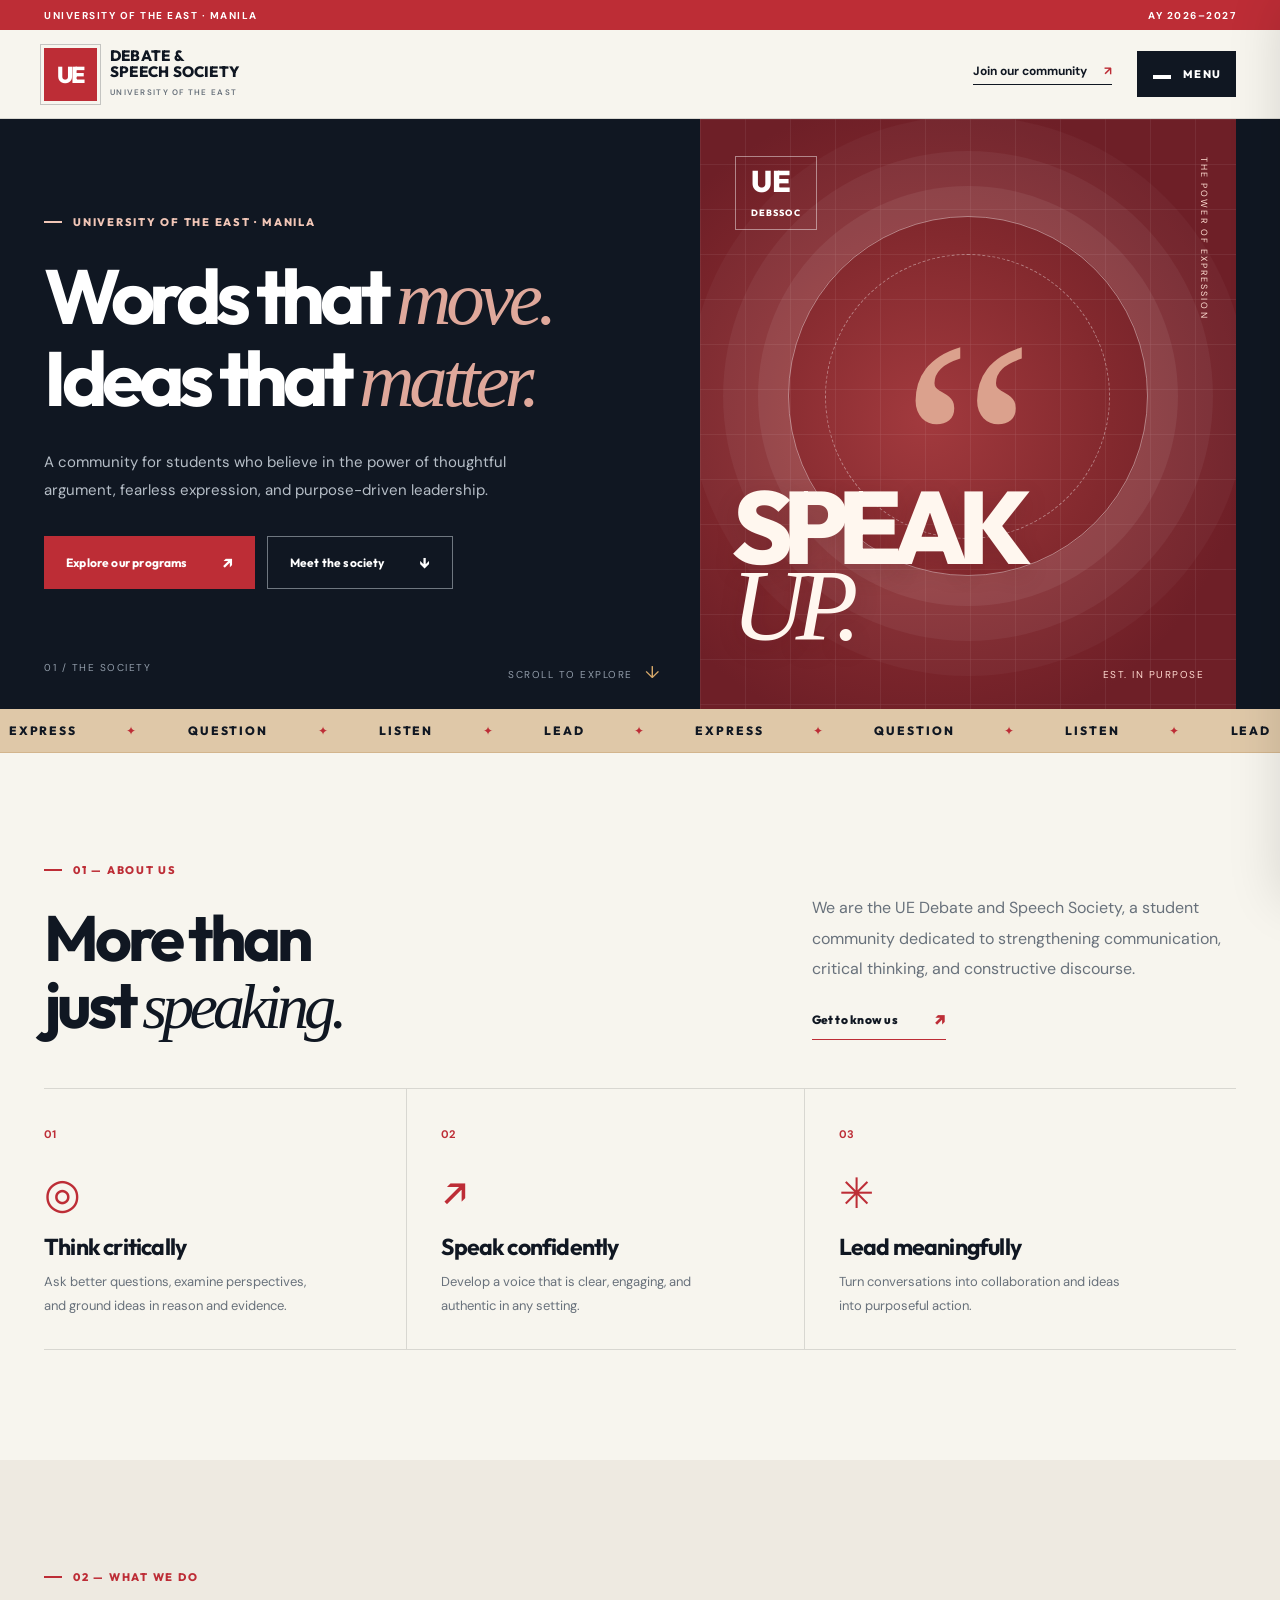
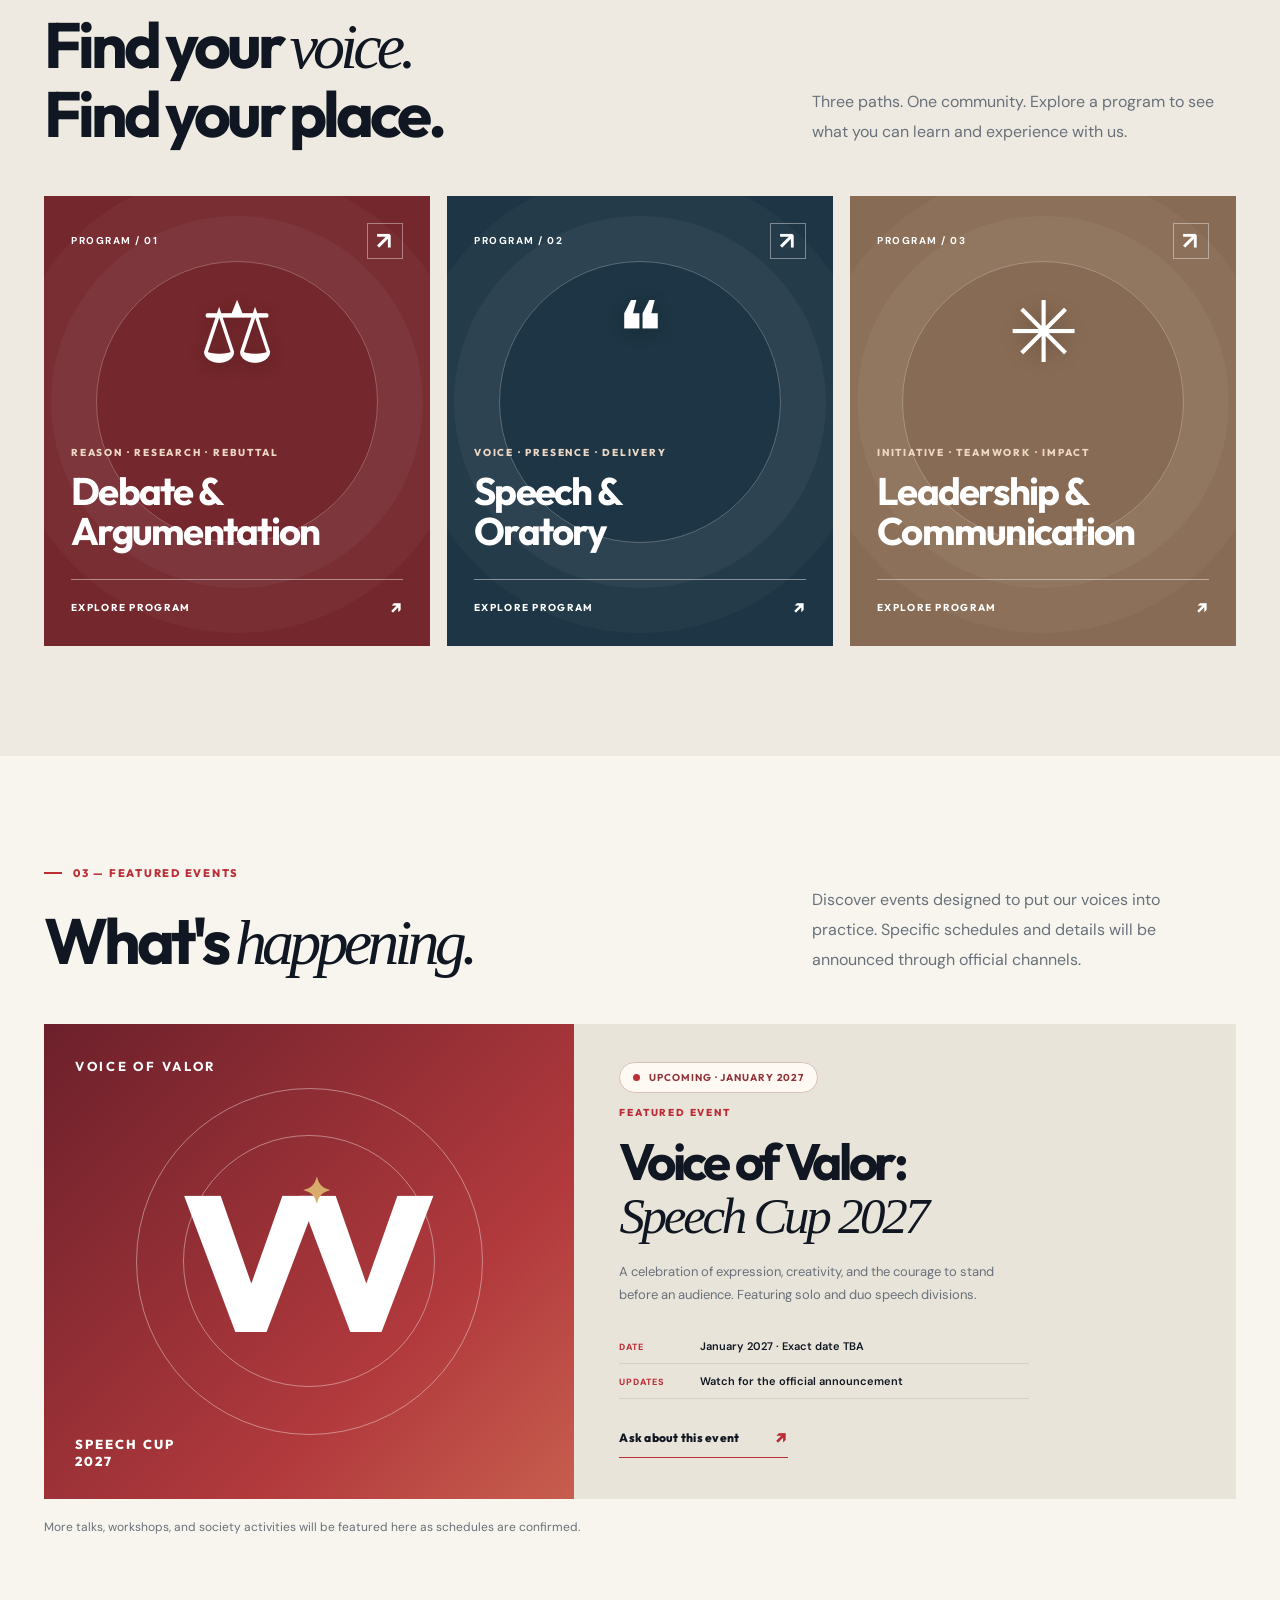
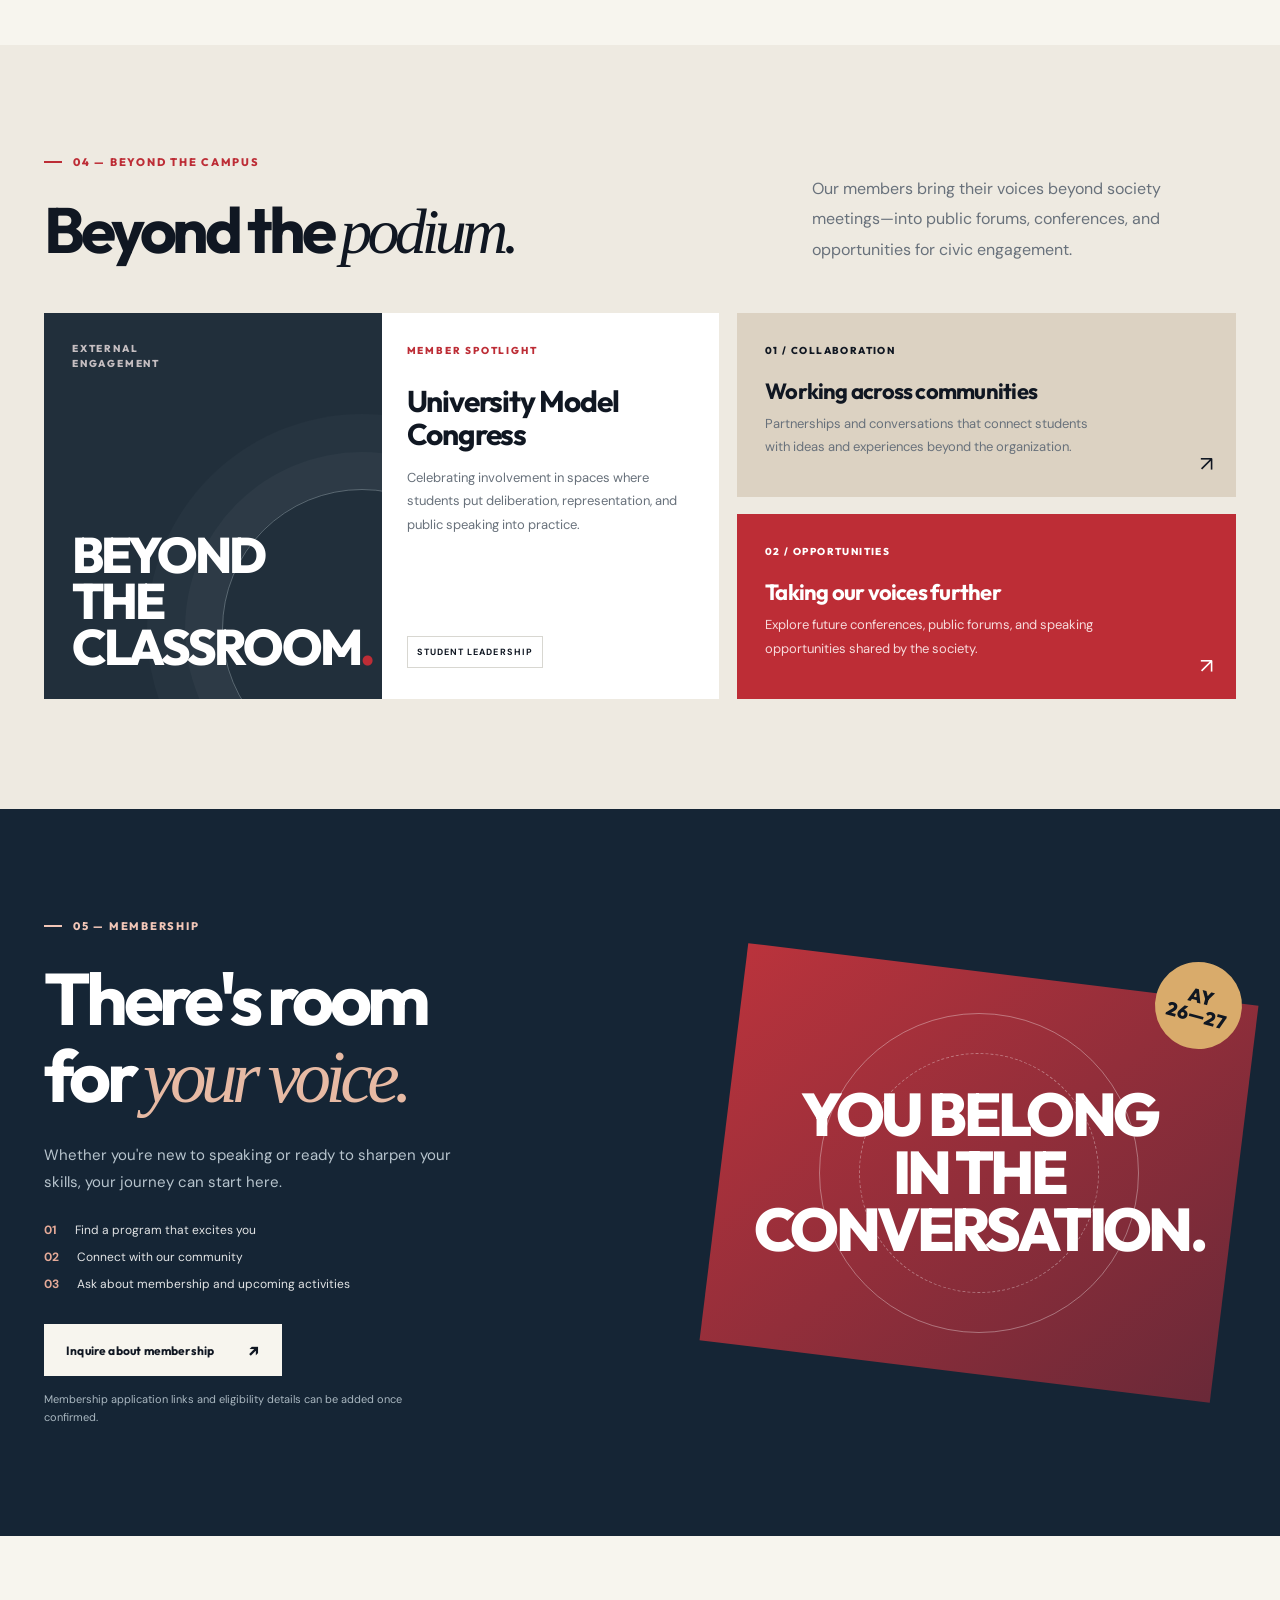
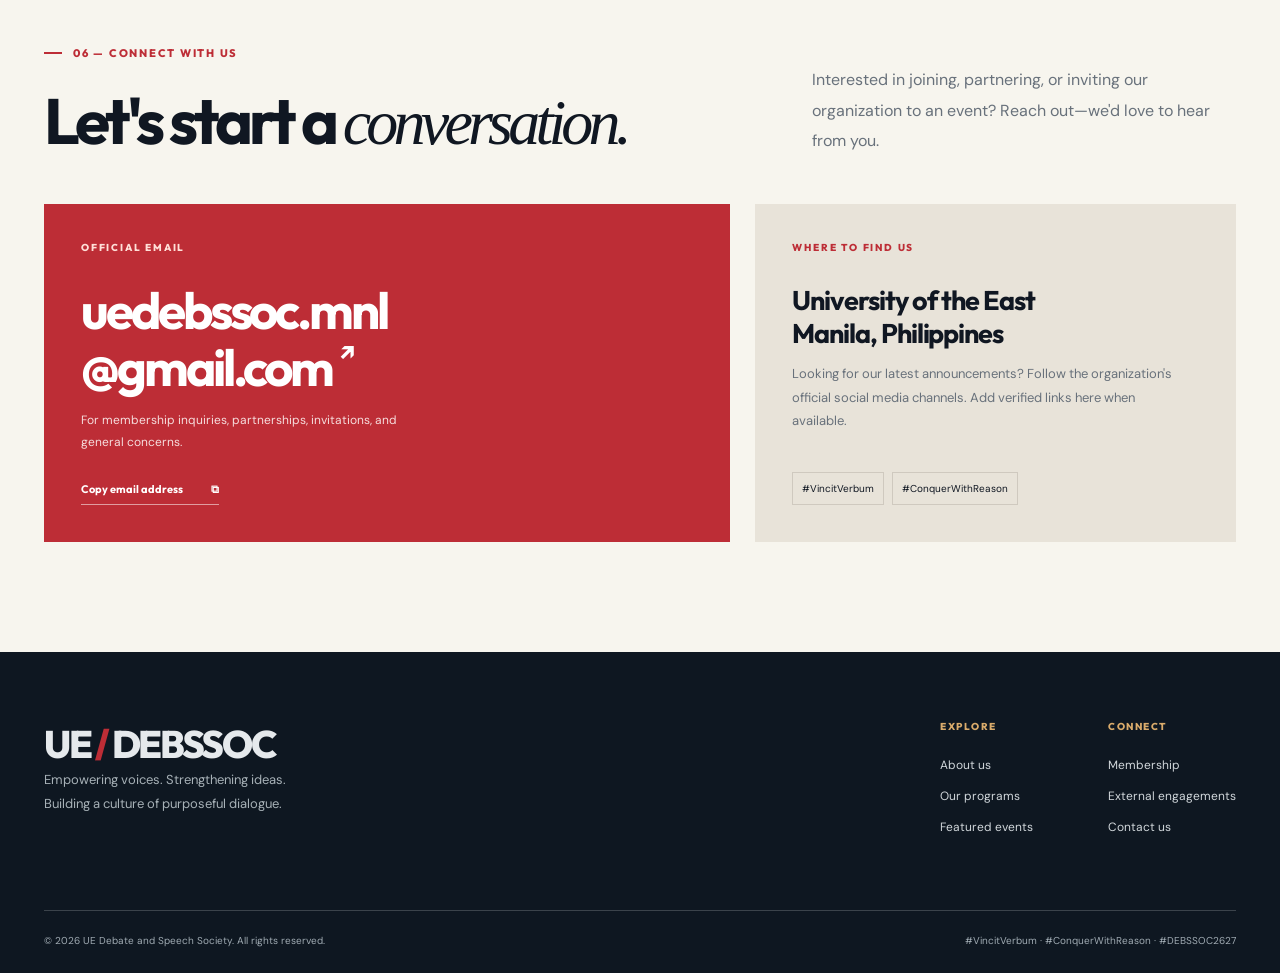
==== index.html @ b0b2257b "Add files via upload" ====
<!doctype html><html lang="en"><head><meta charset="utf-8"><meta name="viewport" content="width=device-width,initial-scale=1"><meta name="theme-color" content="#101722"><meta name="description" content="The official website of UE Debate and Speech Society: programs, events, engagement, membership and contact."><title>Home | UE Debate and Speech Society</title><link rel="preconnect" href="https://fonts.googleapis.com"><link rel="preconnect" href="https://fonts.gstatic.com" crossorigin><link href="https://fonts.googleapis.com/css2?family=DM+Sans:wght@400;500;600;700&family=Outfit:wght@400;500;600;700;800&display=swap" rel="stylesheet"><link rel="stylesheet" href="styles.css"></head><body><a class="skip-link" href="#main">Skip to content</a>
  <div class="top-strip"><span>UNIVERSITY OF THE EAST · MANILA</span><span>AY 2026–2027</span></div>
  <header class="site-header" id="site-header">
    <a class="brand" href="index.html#home" aria-label="UE Debate and Speech Society home"><span class="brand-badge" aria-hidden="true">UE</span><span class="brand-name"><strong>DEBATE &amp;<br>SPEECH SOCIETY</strong><small>UNIVERSITY OF THE EAST</small></span></a>
    <div class="header-actions"><a class="header-join" href="index.html#membership">Join our community <span aria-hidden="true">↗</span></a><button class="menu-toggle" type="button" aria-expanded="false" aria-controls="site-menu" aria-label="Open navigation"><span></span><span></span><span class="menu-label">MENU</span></button></div>
  </header>
  <div class="menu-backdrop" data-close-menu></div>
  <nav class="menu-panel" id="site-menu" aria-label="Main navigation" inert>
    <div class="menu-panel-top"><span>EXPLORE THE SOCIETY</span><button class="menu-close" type="button" data-close-menu aria-label="Close navigation">✕</button></div>
    <div class="menu-items"><a class="menu-link" href="index.html#home"><span>01</span>Home<span aria-hidden="true">↗</span></a>
<a class="menu-link" href="index.html#about"><span>02</span>About us<span aria-hidden="true">↗</span></a>
<a class="menu-link" href="index.html#programs"><span>03</span>Programs<span aria-hidden="true">↗</span></a>
<a class="menu-link" href="index.html#events"><span>04</span>Featured events<span aria-hidden="true">↗</span></a>
<a class="menu-link" href="index.html#engagements"><span>05</span>External engagements<span aria-hidden="true">↗</span></a>
<a class="menu-link" href="index.html#membership"><span>06</span>Membership<span aria-hidden="true">↗</span></a>
<a class="menu-link" href="index.html#contact"><span>07</span>Contact us<span aria-hidden="true">↗</span></a></div>
    <div class="menu-panel-bottom"><span>WHERE VOICE MEETS PURPOSE.</span><a href="mailto:uedebssoc.mnl@gmail.com">uedebssoc.mnl@gmail.com ↗</a></div>
  </nav><main id="main"><section class="hero" id="home">
 <div class="hero-grid wrap">
  <div class="hero-content"><div class="eyebrow light"><span class="eyebrow-mark"></span> UNIVERSITY OF THE EAST · MANILA</div><h1>Words that <em>move.</em><br>Ideas that <em>matter.</em></h1><p>A community for students who believe in the power of thoughtful argument, fearless expression, and purpose-driven leadership.</p><div class="hero-buttons"><a class="btn btn-red" href="#programs">Explore our programs <span aria-hidden="true">↗</span></a><a class="btn btn-ghost" href="#about">Meet the society <span aria-hidden="true">↓</span></a></div><div class="hero-bottom"><span>01 / THE SOCIETY</span><span>SCROLL TO EXPLORE <span aria-hidden="true">↓</span></span></div></div>
  <div class="hero-art" aria-label="Graphic illustrating voice, debate, and communication" role="img"><div class="hero-art-grid"></div><div class="art-stamp">UE<br><span>DEBSSOC</span></div><div class="art-orbit"><div class="art-core"><span class="core-mark">“</span></div></div><span class="art-big-text">SPEAK<br><i>UP.</i></span><span class="art-small-caption">THE POWER OF EXPRESSION</span><span class="art-corner-one">EST. IN PURPOSE</span></div>
 </div></section>
 <div class="ticker" aria-label="Society values"><div class="ticker-inner"><span>EXPRESS</span><b>✦</b><span>QUESTION</span><b>✦</b><span>LISTEN</span><b>✦</b><span>LEAD</span><b>✦</b><span>EXPRESS</span><b>✦</b><span>QUESTION</span><b>✦</b><span>LISTEN</span><b>✦</b><span>LEAD</span></div></div>
 <section class="section about-section" id="about"><div class="wrap"><div class="section-heading two-up"><div><div class="eyebrow"><span class="eyebrow-mark"></span> 01 — ABOUT US</div><h2>More than<br>just <span class="serif-word">speaking.</span></h2></div><div class="heading-side"><p>We are the UE Debate and Speech Society, a student community dedicated to strengthening communication, critical thinking, and constructive discourse.</p><a class="text-link" href="#contact">Get to know us <span aria-hidden="true">↗</span></a></div></div><div class="value-grid"><article class="value-item"><span class="value-no">01</span><span class="value-symbol" aria-hidden="true">◎</span><h3>Think critically</h3><p>Ask better questions, examine perspectives, and ground ideas in reason and evidence.</p></article><article class="value-item"><span class="value-no">02</span><span class="value-symbol" aria-hidden="true">↗</span><h3>Speak confidently</h3><p>Develop a voice that is clear, engaging, and authentic in any setting.</p></article><article class="value-item"><span class="value-no">03</span><span class="value-symbol" aria-hidden="true">✳</span><h3>Lead meaningfully</h3><p>Turn conversations into collaboration and ideas into purposeful action.</p></article></div></div></section>
 <section class="section programs-section" id="programs"><div class="wrap"><div class="section-heading section-heading-split"><div><div class="eyebrow"><span class="eyebrow-mark"></span> 02 — WHAT WE DO</div><h2>Find your <span class="serif-word">voice.</span><br>Find your place.</h2></div><p>Three paths. One community. Explore a program to see what you can learn and experience with us.</p></div><div class="program-grid"><a class="program-card card-debate" href="debate.html"><div class="program-top"><span>PROGRAM / 01</span><span class="program-arrow" aria-hidden="true">↗</span></div><div class="program-icon" aria-hidden="true">⚖</div><div class="program-bottom"><span class="tiny-label">REASON · RESEARCH · REBUTTAL</span><h3>Debate &amp;<br>Argumentation</h3><span class="program-cta">EXPLORE PROGRAM <span aria-hidden="true">↗</span></span></div></a><a class="program-card card-speech" href="speech.html"><div class="program-top"><span>PROGRAM / 02</span><span class="program-arrow" aria-hidden="true">↗</span></div><div class="program-icon" aria-hidden="true">❝</div><div class="program-bottom"><span class="tiny-label">VOICE · PRESENCE · DELIVERY</span><h3>Speech &amp;<br>Oratory</h3><span class="program-cta">EXPLORE PROGRAM <span aria-hidden="true">↗</span></span></div></a><a class="program-card card-lead" href="leadership.html"><div class="program-top"><span>PROGRAM / 03</span><span class="program-arrow" aria-hidden="true">↗</span></div><div class="program-icon" aria-hidden="true">✳</div><div class="program-bottom"><span class="tiny-label">INITIATIVE · TEAMWORK · IMPACT</span><h3>Leadership &amp;<br>Communication</h3><span class="program-cta">EXPLORE PROGRAM <span aria-hidden="true">↗</span></span></div></a></div></div></section>
 <section class="section events-section" id="events"><div class="wrap"><div class="section-heading section-heading-split"><div><div class="eyebrow"><span class="eyebrow-mark"></span> 03 — FEATURED EVENTS</div><h2>What's <span class="serif-word">happening.</span></h2></div><p>Discover events designed to put our voices into practice. Specific schedules and details will be announced through official channels.</p></div><div class="event-feature"><div class="event-visual"><span class="event-visual-top">VOICE OF VALOR</span><span class="event-roman">V<span>✦</span>V</span><span class="event-visual-bottom">SPEECH CUP<br>2027</span></div><div class="event-body"><span class="pill"><span class="pill-dot"></span> UPCOMING · JANUARY 2027</span><div class="event-body-content"><span class="tiny-label">FEATURED EVENT</span><h3>Voice of Valor:<br><em>Speech Cup 2027</em></h3><p>A celebration of expression, creativity, and the courage to stand before an audience. Featuring solo and duo speech divisions.</p><div class="event-detail"><span>DATE</span><strong>January 2027 · Exact date TBA</strong></div><div class="event-detail"><span>UPDATES</span><strong>Watch for the official announcement</strong></div></div><a class="text-link" href="#contact">Ask about this event <span aria-hidden="true">↗</span></a></div></div><div class="subtle-note">More talks, workshops, and society activities will be featured here as schedules are confirmed.</div></div></section>
 <section class="section engagements-section" id="engagements"><div class="wrap"><div class="section-heading section-heading-split"><div><div class="eyebrow"><span class="eyebrow-mark"></span> 04 — BEYOND THE CAMPUS</div><h2>Beyond the <span class="serif-word">podium.</span></h2></div><p>Our members bring their voices beyond society meetings—into public forums, conferences, and opportunities for civic engagement.</p></div><div class="engagement-grid"><div class="engagement-feature"><div class="engagement-graphic"><span>EXTERNAL<br>ENGAGEMENT</span><strong>BEYOND<br>THE<br>CLASSROOM<span>.</span></strong><div class="engagement-line"></div></div><div class="engagement-feature-copy"><span class="tiny-label">MEMBER SPOTLIGHT</span><h3>University Model Congress</h3><p>Celebrating involvement in spaces where students put deliberation, representation, and public speaking into practice.</p><span class="detail-chip">STUDENT LEADERSHIP</span></div></div><div class="engagement-side"><div class="engagement-mini"><span>01 / COLLABORATION</span><h3>Working across communities</h3><p>Partnerships and conversations that connect students with ideas and experiences beyond the organization.</p><span aria-hidden="true">↗</span></div><div class="engagement-mini dark"><span>02 / OPPORTUNITIES</span><h3>Taking our voices further</h3><p>Explore future conferences, public forums, and speaking opportunities shared by the society.</p><span aria-hidden="true">↗</span></div></div></div></div></section>
 <section class="section membership-section" id="membership"><div class="wrap membership-grid"><div><div class="eyebrow light"><span class="eyebrow-mark"></span> 05 — MEMBERSHIP</div><h2>There's room<br>for <span class="serif-word">your voice.</span></h2><p>Whether you're new to speaking or ready to sharpen your skills, your journey can start here.</p><div class="membership-points"><span><b>01</b> Find a program that excites you</span><span><b>02</b> Connect with our community</span><span><b>03</b> Ask about membership and upcoming activities</span></div><a class="btn btn-cream" href="mailto:uedebssoc.mnl@gmail.com?subject=UE%20DebSSoc%20Membership%20Inquiry">Inquire about membership <span aria-hidden="true">↗</span></a><small>Membership application links and eligibility details can be added once confirmed.</small></div><div class="membership-art" aria-hidden="true"><span>YOU BELONG<br>IN THE<br>CONVERSATION.</span><div class="ring one"></div><div class="ring two"></div><div class="membership-sticker">AY<br>26—27</div></div></div></section>
 <section class="section contact-section" id="contact"><div class="wrap"><div class="section-heading section-heading-split"><div><div class="eyebrow"><span class="eyebrow-mark"></span> 06 — CONNECT WITH US</div><h2>Let's start a <span class="serif-word">conversation.</span></h2></div><p>Interested in joining, partnering, or inviting our organization to an event? Reach out—we'd love to hear from you.</p></div><div class="contact-grid"><div class="contact-main"><span class="tiny-label">OFFICIAL EMAIL</span><a class="contact-email" href="mailto:uedebssoc.mnl@gmail.com">uedebssoc.mnl<br>@gmail.com <span aria-hidden="true">↗</span></a><p>For membership inquiries, partnerships, invitations, and general concerns.</p><button class="copy-btn" type="button" data-copy-email>Copy email address <span aria-hidden="true">⧉</span></button></div><div class="contact-aside"><div class="tiny-label">WHERE TO FIND US</div><h3>University of the East<br>Manila, Philippines</h3><p>Looking for our latest announcements? Follow the organization's official social media channels. Add verified links here when available.</p><div class="contact-tags"><span>#VincitVerbum</span><span>#ConquerWithReason</span></div></div></div></div></section></main><footer class="site-footer"><div class="footer-top wrap"><div><a href="index.html" class="footer-logo">UE<span> / </span>DEBSSOC</a><p>Empowering voices. Strengthening ideas.<br>Building a culture of purposeful dialogue.</p></div><div class="footer-links"><div><span class="footer-head">EXPLORE</span><a href="index.html#about">About us</a><a href="index.html#programs">Our programs</a><a href="index.html#events">Featured events</a></div><div><span class="footer-head">CONNECT</span><a href="index.html#membership">Membership</a><a href="index.html#engagements">External engagements</a><a href="index.html#contact">Contact us</a></div></div></div><div class="footer-bottom wrap"><span>© <span data-year>2026</span> UE Debate and Speech Society. All rights reserved.</span><span>#VincitVerbum · #ConquerWithReason · #DEBSSOC2627</span></div></footer><script src="script.js" defer></script></body></html>
---- styles.css ----
/* UE DEBSSOC — DESIGN SYSTEM; edit colors here */
:root{--ink:#101722;--ink-soft:#273444;--paper:#f7f5ee;--white:#fffefa;--red:#bd2d36;--red-dark:#97232b;--muted:#68717b;--gold:#d9ab6b;--line:#d8d7d1;--outfit:'Outfit',Arial,sans-serif;--dm:'DM Sans',Arial,sans-serif;--max:1210px}
*{box-sizing:border-box}html{scroll-behavior:smooth;scroll-padding-top:100px}body{margin:0;background:var(--paper);font-family:var(--dm);color:var(--ink);-webkit-font-smoothing:antialiased}body.menu-open{overflow:hidden}a{color:inherit;text-decoration:none}button{font:inherit}button,a{outline-offset:4px}button{cursor:pointer}h1,h2,h3,p{margin-top:0}::selection{background:var(--red);color:white}.wrap{width:min(var(--max),calc(100% - 88px));margin-inline:auto}.skip-link{position:fixed;z-index:50;left:20px;top:-100px;background:white;color:black;padding:12px}.skip-link:focus{top:12px}
/* Header */
.top-strip{height:30px;background:var(--red);display:flex;align-items:center;justify-content:space-between;color:white;padding:0 max(44px,calc((100% - var(--max))/2));font-size:10px;letter-spacing:.15em;font-weight:700}.site-header{height:89px;position:sticky;top:0;z-index:20;background:rgba(247,245,238,.97);backdrop-filter:blur(16px);display:flex;align-items:center;justify-content:space-between;padding:0 max(44px,calc((100% - var(--max))/2));border-bottom:1px solid var(--line)}.brand{display:flex;align-items:center;gap:13px}.brand-badge{width:53px;height:53px;display:grid;place-items:center;background:var(--red);border:2px solid var(--red);outline:1px solid rgba(16,23,34,.22);outline-offset:3px;color:white;font:800 23px var(--outfit);letter-spacing:-.08em}.brand-name strong{display:block;font:800 15px/1.05 var(--outfit);letter-spacing:.015em}.brand-name small{font:600 8px var(--dm);letter-spacing:.16em;color:var(--muted)}.header-actions{display:flex;align-items:center;gap:25px}.header-join{font-size:12px;font-weight:700;white-space:nowrap;border-bottom:1px solid var(--ink);padding-bottom:5px}.header-join span{color:var(--red);margin-left:14px}.menu-toggle{border:0;background:var(--ink);color:white;width:99px;height:46px;display:grid;grid-template-columns:19px 1fr;grid-template-rows:15px 10px;align-content:center;column-gap:11px;padding:10px 16px;transition:background .2s}.menu-toggle:hover{background:var(--red)}.menu-toggle>span:nth-child(1),.menu-toggle>span:nth-child(2){width:18px;height:2px;background:white;align-self:end;grid-column:1}.menu-toggle>span:nth-child(2){grid-row:2;align-self:start}.menu-label{grid-column:2;grid-row:1/span 2;align-self:center;font:800 11px var(--outfit);letter-spacing:.13em}
/* Overlay menu */
.menu-backdrop{position:fixed;inset:0;background:rgba(3,7,12,.63);z-index:29;opacity:0;pointer-events:none;transition:opacity .25s}.menu-panel{position:fixed;top:0;right:0;height:100dvh;max-width:100%;width:515px;z-index:30;background:var(--paper);transform:translateX(102%);transition:transform .32s ease;display:flex;flex-direction:column;padding:32px 43px 25px;box-shadow:-10px 0 50px #0002;overflow:auto}.menu-open .menu-backdrop{opacity:1;pointer-events:all}.menu-open .menu-panel{transform:translateX(0)}.menu-panel-top,.menu-panel-bottom{display:flex;align-items:center;justify-content:space-between;gap:12px;font-size:10px;letter-spacing:.15em;font-weight:700}.menu-close{border:1px solid var(--line);width:43px;height:43px;background:transparent;font-size:21px}.menu-items{margin:auto 0;display:grid}.menu-link{display:grid;grid-template-columns:33px 1fr 20px;gap:10px;align-items:center;padding:14px 0;border-bottom:1px solid var(--line);font:600 clamp(23px,3.4vw,35px)/1.08 var(--outfit);letter-spacing:-.035em;transition:color .2s,padding-left .2s}.menu-link:hover{color:var(--red);padding-left:7px}.menu-link span:first-child{font:700 10px var(--dm);color:var(--red);letter-spacing:0}.menu-link span:last-child{text-align:right;color:var(--red);font-size:20px}.menu-panel-bottom{border-top:1px solid var(--line);padding-top:24px;align-items:flex-start;flex-wrap:wrap}.menu-panel-bottom a{text-transform:none;letter-spacing:0}
/* Reusables */
.section{padding:110px 0;scroll-margin-top:85px}.eyebrow{display:flex;align-items:center;gap:11px;color:var(--red);font:800 11px var(--outfit);letter-spacing:.16em;margin-bottom:27px}.eyebrow.light{color:#f1c6b7}.eyebrow-mark{width:18px;height:2px;background:currentColor}.section-heading{margin-bottom:48px}.section-heading h2,.membership-section h2,.more-programs h2{font:700 clamp(39px,5vw,68px)/1.05 var(--outfit);letter-spacing:-.065em;margin-bottom:0}.section-heading-split,.two-up{display:grid;grid-template-columns:1.25fr .75fr;gap:60px;align-items:end}.section-heading-split>p,.heading-side p{font-size:16px;line-height:1.9;color:var(--muted);max-width:410px;margin:0}.heading-side p{margin-bottom:24px}.serif-word{font-family:Georgia,serif;font-style:italic;font-weight:400;letter-spacing:-.075em}.text-link{font:800 12px var(--outfit);border-bottom:1px solid var(--red);padding-bottom:8px;display:inline-flex;align-items:center;gap:36px;letter-spacing:.02em}.text-link span{color:var(--red);font-size:18px}.btn{min-height:52px;padding:15px 22px;display:inline-flex;align-items:center;justify-content:space-between;gap:34px;letter-spacing:.015em;font:700 12px var(--outfit);transition:transform .2s,background .2s}.btn:hover{transform:translateY(-3px)}.btn span{font-size:17px}.btn-red{background:var(--red);color:white}.btn-red:hover{background:var(--red-dark)}.btn-ghost{border:1px solid #6f7780;color:white}.btn-ghost:hover{background:#ffffff11}.btn-cream{background:var(--paper);color:var(--ink)}.btn-cream:hover{background:#eadfcd}.tiny-label{font:800 10px var(--outfit);letter-spacing:.18em}
/* Hero */
.hero{background:var(--ink);color:white;position:relative;overflow:hidden}.hero-grid{display:grid;grid-template-columns:1.1fr .9fr;min-height:590px}.hero-content{padding:96px 38px 26px 0;display:flex;flex-direction:column;align-items:flex-start;position:relative;z-index:1}.hero h1{font:700 clamp(51px,6vw,84px)/1.035 var(--outfit);letter-spacing:-.07em;margin:0 0 28px;white-space:nowrap}.hero h1 em{font-family:Georgia,serif;color:#dfa89b;font-weight:400;letter-spacing:-.065em}.hero-content>p{font-size:15px;line-height:1.85;color:#b6bec7;max-width:470px;margin:0 0 32px}.hero-buttons{display:flex;gap:12px;flex-wrap:wrap}.hero-bottom{width:100%;display:flex;justify-content:space-between;margin-top:auto;padding-top:54px;font-size:10px;color:#929daa;letter-spacing:.15em}.hero-bottom span span{color:var(--gold);font-size:17px;padding-left:8px}.hero-art{position:relative;overflow:hidden;min-height:550px;background:radial-gradient(circle at 42% 51%,#a23a3e 0,#83292e 43%,#6e1f27 75%)}.hero-art-grid{position:absolute;inset:0;opacity:.16;background-image:linear-gradient(to right,#fff6 1px,transparent 1px),linear-gradient(to bottom,#fff6 1px,transparent 1px);background-size:45px 45px}.art-stamp{position:absolute;z-index:2;top:37px;left:35px;font:800 30px/.8 var(--outfit);border:1px solid #ffffff73;padding:12px 15px;color:white}.art-stamp span{font-size:9px;letter-spacing:.13em}.art-orbit{width:360px;height:360px;border:1px solid #ffffff6c;border-radius:50%;position:absolute;top:47%;left:50%;transform:translate(-50%,-50%);display:grid;place-items:center;box-shadow:0 0 0 30px #ffffff10,0 0 0 65px #ffffff0c,0 0 0 100px #ffffff08}.art-core{border:1px dashed #ffffff65;border-radius:50%;width:285px;height:285px;display:grid;place-items:center}.core-mark{font:300 300px/.7 Georgia,serif;color:#dba18d;transform:translateY(50px)}.art-big-text{position:absolute;bottom:65px;left:32px;font:800 clamp(80px,8vw,150px)/.74 var(--outfit);letter-spacing:-.095em;color:#fff7ef;text-shadow:0 8px 25px #4c161733}.art-big-text i{font-family:Georgia,serif;font-weight:400}.art-small-caption{position:absolute;right:26px;top:38px;writing-mode:vertical-rl;font-size:9px;letter-spacing:.23em;color:#ffdfd3}.art-corner-one{position:absolute;right:32px;bottom:28px;font-size:10px;color:#ffdad1;letter-spacing:.15em}.ticker{background:#dfc8a8;overflow:hidden;border-bottom:1px solid #d3b58d}.ticker-inner{display:flex;justify-content:space-around;align-items:center;gap:32px;min-width:900px;padding:14px 0;font:800 12px var(--outfit);letter-spacing:.16em}.ticker-inner b{font-weight:400;color:var(--red)}
/* About */
.about-section{background:var(--paper)}.value-grid{display:grid;grid-template-columns:repeat(3,1fr);border-top:1px solid var(--line);border-bottom:1px solid var(--line)}.value-item{padding:33px 36px 32px 0;min-height:240px;position:relative}.value-item:not(:last-child){border-right:1px solid var(--line);margin-right:34px}.value-no{font-size:11px;color:var(--red);font-weight:700}.value-symbol{display:block;font:400 42px var(--outfit);margin:23px 0 13px;color:var(--red)}.value-item h3{font:700 23px var(--outfit);letter-spacing:-.035em;margin:0 0 9px}.value-item p{max-width:285px;font-size:13px;color:var(--muted);line-height:1.8;margin:0}
/* Programs */
.programs-section{background:#eeeae1}.program-grid{display:grid;grid-template-columns:repeat(3,1fr);gap:17px}.program-card{color:#fff;min-height:450px;padding:27px;display:flex;flex-direction:column;position:relative;overflow:hidden;transition:transform .25s,box-shadow .25s;isolation:isolate}.program-card::before{content:"";position:absolute;width:280px;height:280px;border:1px solid #fff4;border-radius:50%;top:65px;left:50%;transform:translateX(-50%);box-shadow:0 0 0 45px #ffffff0a,0 0 0 90px #ffffff08;z-index:-1}.program-card:hover{transform:translateY(-7px);box-shadow:0 19px 29px #10172222}.card-debate{background:#74272c}.card-speech{background:#1d3544}.card-lead{background:#886b54}.program-top{display:flex;align-items:center;justify-content:space-between;font-size:10px;letter-spacing:.15em;font-weight:700}.program-arrow{font-size:24px;border:1px solid #ffffff66;width:36px;height:36px;display:grid;place-items:center}.program-icon{font-size:85px;text-align:center;margin:auto;line-height:1;filter:drop-shadow(0 3px 8px #0003)}.program-bottom{margin-top:auto}.program-bottom .tiny-label{color:#ecd7c4}.program-bottom h3{font:700 clamp(29px,3vw,41px)/1.04 var(--outfit);letter-spacing:-.045em;margin:11px 0 27px}.program-cta{display:flex;justify-content:space-between;align-items:center;font:700 10px var(--outfit);letter-spacing:.13em;padding-top:16px;border-top:1px solid #ffffff70}.program-cta span{font-size:18px}
/* Events */
.events-section{background:var(--paper)}.event-feature{display:grid;grid-template-columns:.89fr 1.11fr;min-height:475px;background:#e9e4da}.event-visual{background:linear-gradient(135deg,#6c202b 0,#b23a3d 68%,#c75e4e);color:#fff;position:relative;min-height:435px;display:flex;align-items:center;justify-content:center;overflow:hidden}.event-visual:before,.event-visual:after{content:"";position:absolute;width:345px;height:345px;border:1px solid #ffffff66;border-radius:50%}.event-visual:after{width:250px;height:250px}.event-visual-top{position:absolute;top:34px;left:31px;font:700 13px var(--outfit);letter-spacing:.21em}.event-roman{font:800 clamp(110px,15vw,230px)/1 var(--outfit);letter-spacing:-.14em;position:relative;z-index:1;transform:translateX(-14px)}.event-roman span{font-size:36px;vertical-align:top;color:var(--gold);position:relative;left:7px;top:8px}.event-visual-bottom{position:absolute;left:31px;bottom:29px;font:800 13px/1.3 var(--outfit);letter-spacing:.16em}.event-body{padding:38px 45px 41px;display:flex;flex-direction:column;align-items:flex-start}.pill{background:#fff9f4;border:1px solid #d8c2b8;color:#91343a;border-radius:100px;padding:8px 13px;font:700 10px var(--outfit);letter-spacing:.09em;display:inline-flex;align-items:center;gap:9px}.pill-dot{width:7px;height:7px;background:var(--red);border-radius:50%}.event-body-content{margin:auto 0}.event-body-content .tiny-label{color:var(--red)}.event-body h3{font:700 clamp(34px,4vw,51px)/1.05 var(--outfit);letter-spacing:-.065em;margin:14px 0 16px}.event-body h3 em{font-family:Georgia,serif;font-weight:400}.event-body-content>p{font-size:13px;line-height:1.8;color:var(--muted);max-width:410px;margin:0 0 22px}.event-detail{display:flex;gap:18px;padding:10px 0;border-bottom:1px solid #d5d0c6;align-items:baseline;font-size:11px}.event-detail>span{min-width:63px;font-size:9px;color:var(--red);font-weight:800;letter-spacing:.1em}.event-detail strong{font-weight:600}.event-body>.text-link{margin-top:20px}.subtle-note{font-size:12px;color:var(--muted);margin-top:20px}
/* External engagements */
.engagements-section{background:#eeeae1}.engagement-grid{display:grid;grid-template-columns:1.15fr .85fr;gap:18px}.engagement-feature{background:white;display:grid;grid-template-columns:1fr 1fr;min-height:386px}.engagement-graphic{position:relative;background:#212f3b;overflow:hidden;color:white;padding:28px;display:flex;flex-direction:column;justify-content:space-between}.engagement-graphic>span{font:800 10px/1.5 var(--outfit);letter-spacing:.18em;color:#c5bec1}.engagement-graphic strong{font:800 clamp(33px,3.9vw,58px)/.93 var(--outfit);letter-spacing:-.06em;position:relative;z-index:2}.engagement-graphic strong span{color:var(--red)}.engagement-line{height:280px;width:280px;border:1px solid #a5b2b96e;border-radius:50%;position:absolute;right:-120px;bottom:-70px;box-shadow:0 0 0 37px #ffffff08,0 0 0 75px #ffffff06}.engagement-feature-copy{padding:31px 25px;display:flex;flex-direction:column;align-items:flex-start}.engagement-feature-copy .tiny-label{color:var(--red)}.engagement-feature-copy h3{font:700 30px/1.1 var(--outfit);letter-spacing:-.04em;margin:28px 0 15px}.engagement-feature-copy p,.engagement-mini p{font-size:13px;line-height:1.8;color:var(--muted)}.detail-chip{margin-top:auto;border:1px solid var(--line);padding:9px;font-size:9px;letter-spacing:.12em;font-weight:700}.engagement-side{display:grid;grid-template-rows:1fr 1fr;gap:17px}.engagement-mini{background:#dcd2c2;padding:25px 28px;position:relative;min-height:184px}.engagement-mini.dark{background:#bd2d36;color:white}.engagement-mini>span:first-child{font:800 10px var(--outfit);letter-spacing:.14em}.engagement-mini h3{font:700 22px var(--outfit);letter-spacing:-.035em;margin:18px 0 7px}.engagement-mini p{max-width:340px;margin:0}.engagement-mini.dark p{color:#f7dbdc}.engagement-mini>span:last-child{position:absolute;right:23px;bottom:19px;font-size:21px}
/* Membership */
.membership-section{background:#152535;color:white;overflow:hidden}.membership-grid{display:grid;grid-template-columns:1.1fr .9fr;gap:50px;align-items:center}.membership-section h2{font-size:clamp(47px,5.7vw,75px)}.membership-section h2 .serif-word{color:#e7baa4}.membership-grid>div:first-child>p{max-width:440px;color:#b7c4cd;line-height:1.8;font-size:15px;margin:26px 0}.membership-points{display:grid;gap:11px;margin-bottom:32px}.membership-points span{color:#e2e4e5;font-size:12px}.membership-points b{color:#e5aa98;margin-right:15px}.membership-grid small{display:block;color:#a9b7c0;font-size:11px;max-width:410px;line-height:1.6;margin-top:15px}.membership-art{height:450px;position:relative;display:flex;align-items:center;justify-content:center;isolation:isolate}.membership-art::before{content:"";position:absolute;inset:25px 0;background:linear-gradient(135deg,#ba333c,#6a2938);transform:rotate(7deg);z-index:-2}.membership-art>span{z-index:2;font:800 clamp(35px,4.7vw,68px)/.96 var(--outfit);text-align:center;letter-spacing:-.06em}.ring{position:absolute;border:1px solid #ffffff57;border-radius:50%;width:320px;height:320px;z-index:-1}.ring.two{width:240px;height:240px;transform:rotate(-35deg);border-style:dashed}.membership-sticker{position:absolute;top:14px;right:-6px;border-radius:50%;background:var(--gold);width:87px;height:87px;color:var(--ink);display:grid;place-items:center;transform:rotate(15deg);font:800 19px/1 var(--outfit);text-align:center}
/* Contact */
.contact-section{background:var(--paper)}.contact-grid{display:grid;grid-template-columns:1fr .7fr;gap:25px}.contact-main{background:var(--red);color:white;padding:37px;min-height:295px;display:flex;flex-direction:column;align-items:flex-start}.contact-main .tiny-label{color:#ffdfd8}.contact-email{font:700 clamp(30px,4vw,55px)/1.1 var(--outfit);letter-spacing:-.06em;margin:28px 0 15px;overflow-wrap:anywhere}.contact-email span{font-size:25px;vertical-align:top}.contact-main p{font-size:12px;line-height:1.8;color:#f6dddd;max-width:330px}.copy-btn{margin-top:auto;background:none;border:0;border-bottom:1px solid #fff8;color:white;padding:0 0 8px;font:700 11px var(--outfit)}.copy-btn span{margin-left:26px}.contact-aside{background:#e8e3d9;padding:37px}.contact-aside .tiny-label{color:var(--red)}.contact-aside h3{font:700 27px/1.2 var(--outfit);letter-spacing:-.04em;margin:30px 0 13px}.contact-aside p{font-size:13px;line-height:1.8;color:var(--muted);max-width:380px}.contact-tags{display:flex;flex-wrap:wrap;gap:8px;margin-top:40px}.contact-tags span{font-size:10px;border:1px solid #cfc9bf;padding:9px}
/* Footer */
.site-footer{background:#0e1721;color:#e5e9ec;padding:68px 0 26px}.footer-top{display:flex;justify-content:space-between;gap:50px;padding-bottom:75px}.footer-logo{font:800 clamp(25px,3vw,43px) var(--outfit);letter-spacing:-.06em}.footer-logo span{color:var(--red)}.footer-top p{font-size:13px;line-height:1.8;color:#a7b1b7}.footer-links{display:flex;gap:75px}.footer-links>div{display:flex;flex-direction:column;gap:15px}.footer-head{color:var(--gold);font:800 10px var(--outfit);letter-spacing:.15em;margin-bottom:9px}.footer-links a{font-size:12px;color:#d1d7db}.footer-links a:hover{color:white}.footer-bottom{border-top:1px solid #ffffff30;display:flex;gap:20px;justify-content:space-between;padding-top:23px;font-size:10px;color:#a0abb3}
/* Program subpages */
.sub-hero{background:#6b272f;color:white;overflow:hidden}.sub-hero.theme-speech{background:#20394a}.sub-hero.theme-lead{background:#725843}.sub-hero-grid{min-height:560px;display:grid;grid-template-columns:1.2fr .8fr;gap:45px;align-items:center}.back-link{display:inline-block;font:700 11px var(--outfit);letter-spacing:.13em;margin:0 0 65px;color:#f9dad7}.sub-hero .eyebrow{margin-bottom:25px}.sub-hero h1{font:700 clamp(52px,5.6vw,77px)/1.04 var(--outfit);letter-spacing:-.065em;margin:0 0 27px}.sub-hero h1 em{font:400 1em Georgia,serif;color:#f0c8b4;letter-spacing:-.065em}.sub-hero p{font-size:15px;line-height:1.85;color:#f0dad7;max-width:520px;margin-bottom:30px}.sub-hero-art{height:410px;position:relative;border:1px solid #ffffff70;background:#ffffff12;display:grid;place-items:center;overflow:hidden}.sub-hero-art::before,.sub-hero-art::after{content:"";position:absolute;width:330px;height:330px;border-radius:50%;border:1px solid #ffffff55;box-shadow:0 0 0 37px #ffffff12,0 0 0 80px #ffffff08}.sub-hero-art::after{width:210px;height:210px;box-shadow:none}.sub-hero-art .art-top{position:absolute;top:25px;left:26px;font:800 11px var(--outfit);letter-spacing:.15em}.art-symbol{font-size:150px;z-index:2;position:relative}.art-focus{position:absolute;bottom:25px;left:26px;font:700 10px var(--outfit);letter-spacing:.13em}.learn-grid{display:grid;grid-template-columns:repeat(3,1fr);gap:16px}.learn-card{background:white;border-top:3px solid var(--red);padding:34px 29px;min-height:257px}.learn-card>span{font:800 12px var(--outfit);color:var(--red)}.learn-card h3{font:700 26px var(--outfit);letter-spacing:-.04em;margin:50px 0 14px}.learn-card p{font-size:13px;line-height:1.8;color:var(--muted)}.sub-quote{padding:85px 0;background:#20303c;color:white;text-align:center}.sub-quote .tiny-label{color:#e1ae95}.sub-quote h2{font:700 clamp(33px,4vw,52px) var(--outfit);letter-spacing:-.05em;margin:16px 0}.sub-quote p{max-width:650px;margin:auto;line-height:1.8;color:#c4cdd1}.more-programs{background:#eeeae1}.more-programs h2{margin-bottom:34px}.more-links{display:grid;grid-template-columns:1fr 1fr;gap:16px}.more-program{background:white;padding:26px;display:flex;align-items:center;justify-content:space-between;font:800 13px var(--outfit);letter-spacing:.04em;transition:background .2s}.more-program:hover{background:#e1d6c9}.more-program span:last-child{font-size:24px;color:var(--red)}.program-bottom-cta{margin-top:53px;border-top:1px solid var(--line);padding-top:36px;display:flex;align-items:center;gap:25px}.program-bottom-cta h3{font:700 24px var(--outfit);letter-spacing:-.04em;margin:0}.program-bottom-cta p{font-size:12px;color:var(--muted);max-width:275px;margin:0}.program-bottom-cta .btn{margin-left:auto}
/* Responsive */
@media(max-width:1060px){.wrap{width:min(var(--max),calc(100% - 56px))}.site-header{padding:0 28px}.top-strip{padding:0 28px}.hero-grid{grid-template-columns:1fr .8fr}.hero h1{font-size:clamp(48px,6vw,69px)}.program-card{min-height:420px;padding:22px}.program-bottom h3{font-size:31px}.engagement-feature{grid-template-columns:1fr}.engagement-graphic{min-height:265px}.engagement-feature-copy{min-height:230px}.engagement-grid{grid-template-columns:1.2fr .8fr}}
@media(max-width:760px){.wrap{width:calc(100% - 36px)}.section{padding:74px 0}.top-strip{padding:0 18px;font-size:8px;letter-spacing:.1em}.site-header{height:75px;padding:0 19px}.brand-badge{width:43px;height:43px;font-size:19px}.brand-name strong{font-size:12px}.brand-name small{font-size:7px}.header-join{display:none}.menu-toggle{width:83px;height:40px;padding:8px 12px}.menu-panel{padding:28px 24px}.hero-grid{display:block}.hero-content{padding:79px 0 30px;min-height:470px}.hero h1{font-size:clamp(43px,8.2vw,67px)}.hero-content>p{font-size:14px}.hero-bottom{padding-top:45px}.hero-art{min-height:400px}.art-orbit{width:275px;height:275px}.art-core{width:200px;height:200px}.core-mark{font-size:235px}.art-big-text{font-size:110px}.section-heading-split,.two-up{grid-template-columns:1fr;gap:20px}.section-heading h2,.membership-section h2{font-size:clamp(39px,7vw,57px)}.section-heading-split>p,.heading-side p{font-size:14px}.value-grid{grid-template-columns:1fr}.value-item{padding:25px 0;min-height:unset}.value-item:not(:last-child){border-right:0;border-bottom:1px solid var(--line);margin-right:0}.value-symbol{margin:14px 0 8px}.program-grid{grid-template-columns:1fr}.program-card{min-height:345px}.program-icon{font-size:70px}.program-bottom h3{font-size:35px}.event-feature{grid-template-columns:1fr}.event-visual{min-height:360px}.event-body{min-height:390px;padding:30px 25px}.event-body-content{margin:26px 0}.engagement-grid,.membership-grid,.contact-grid{grid-template-columns:1fr}.engagement-feature{grid-template-columns:1fr 1fr}.engagement-graphic{min-height:340px}.engagement-side{grid-template-columns:1fr 1fr;grid-template-rows:auto}.membership-grid{gap:38px}.membership-art{height:350px}.membership-art::before{inset:20px 13px}.membership-art>span{font-size:50px}.footer-top{flex-direction:column;gap:33px;padding-bottom:40px}.footer-links{justify-content:flex-start;gap:60px}.footer-bottom{flex-direction:column}.sub-hero-grid{grid-template-columns:1fr;padding-top:55px;padding-bottom:60px;gap:44px}.back-link{margin-bottom:40px}.sub-hero-art{height:285px}.art-symbol{font-size:110px}.learn-grid{grid-template-columns:1fr}.learn-card{min-height:unset}.learn-card h3{margin:25px 0 12px}.program-bottom-cta{align-items:flex-start;flex-direction:column}.program-bottom-cta .btn{margin-left:0}}
@media(max-width:480px){.top-strip span:last-child{display:none}.hero h1{font-size:clamp(37px,10vw,47px);white-space:normal}.hero-buttons{width:100%}.hero-buttons .btn{width:100%}.hero-bottom span{font-size:9px}.hero-art{min-height:335px}.art-big-text{font-size:87px}.art-stamp{left:20px;top:20px}.event-visual{min-height:310px}.event-roman{font-size:140px}.engagement-feature{grid-template-columns:1fr}.engagement-graphic{min-height:300px}.engagement-side{grid-template-columns:1fr}.membership-art{height:290px}.membership-art>span{font-size:40px}.membership-sticker{right:0;width:70px;height:70px;font-size:15px}.contact-main,.contact-aside{padding:25px}.contact-email{font-size:clamp(26px,7vw,38px)}.footer-links{gap:34px}.more-links{grid-template-columns:1fr}.more-program{font-size:11px}.sub-hero h1{font-size:45px}.sub-hero-art{height:250px}.menu-link{font-size:25px;padding:13px 0}}
@media(prefers-reduced-motion:reduce){html{scroll-behavior:auto}*,*::before,*::after{transition:none!important;animation:none!important}}
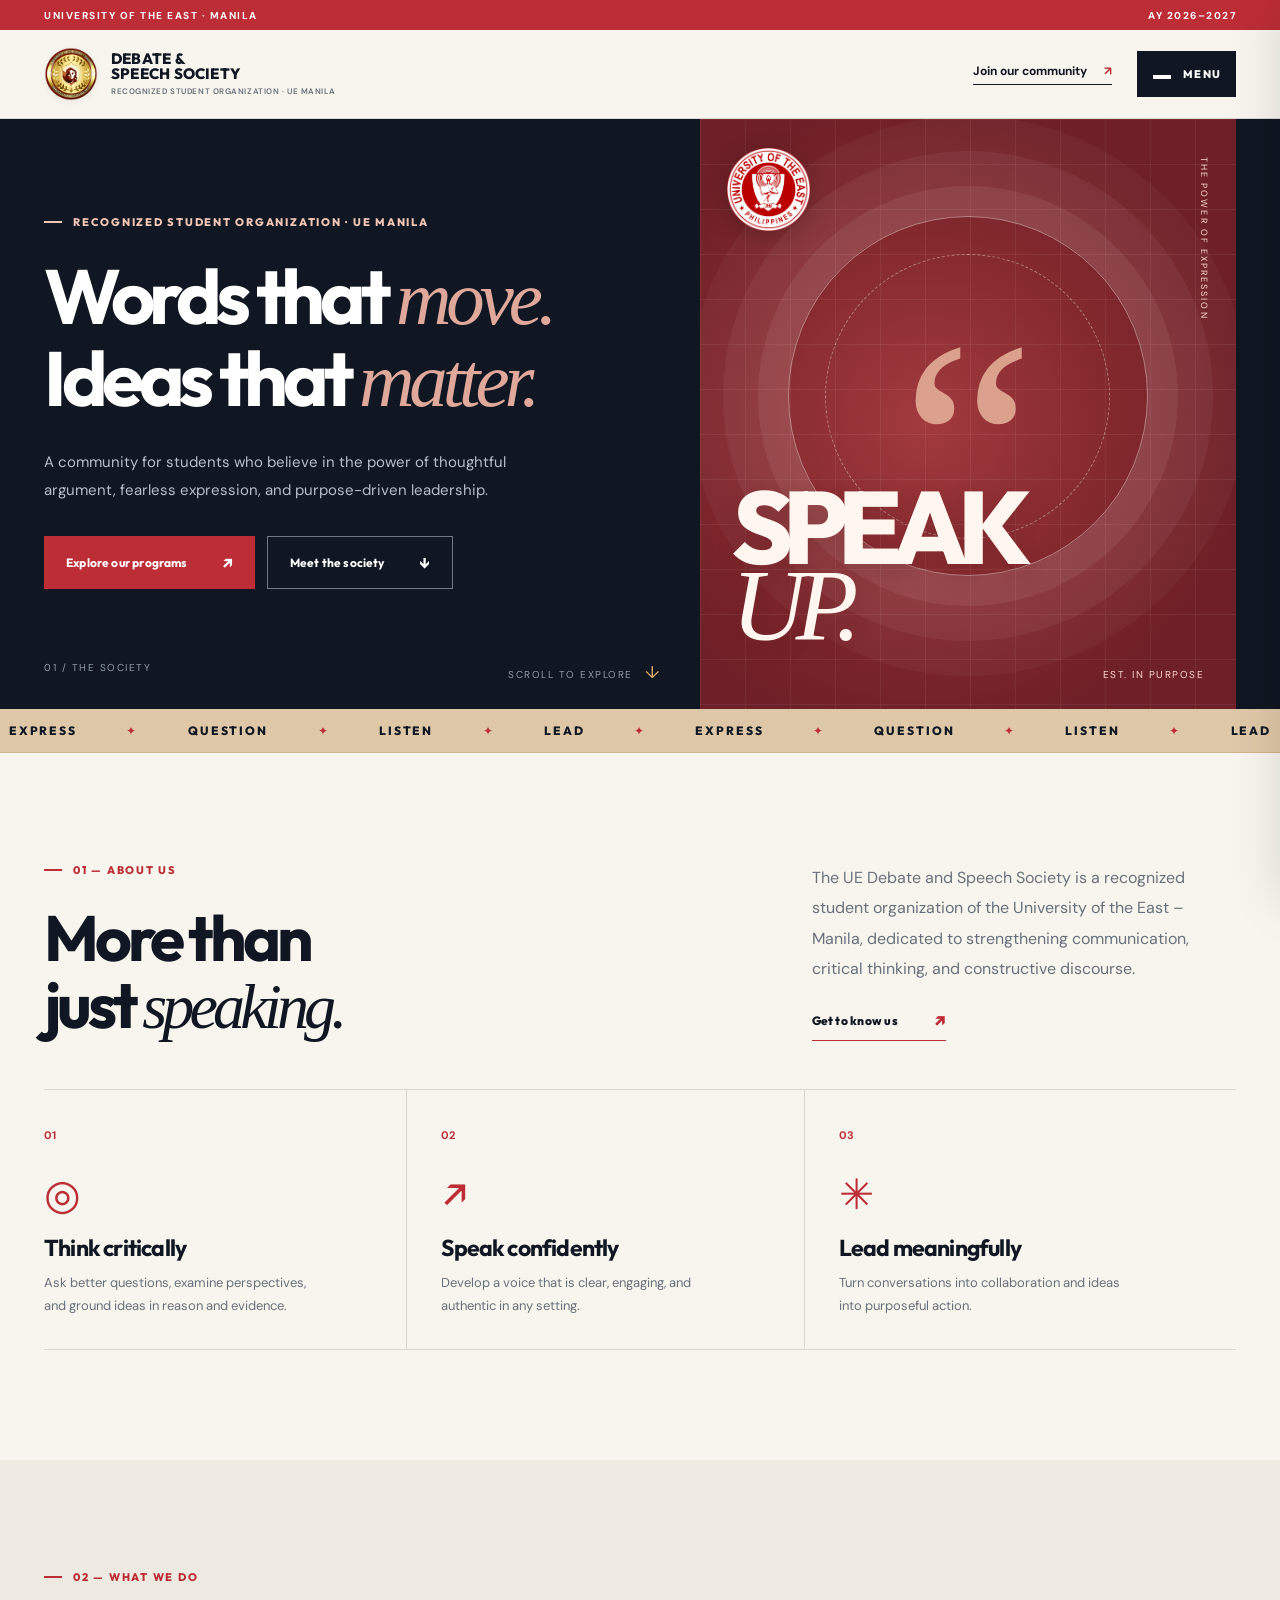
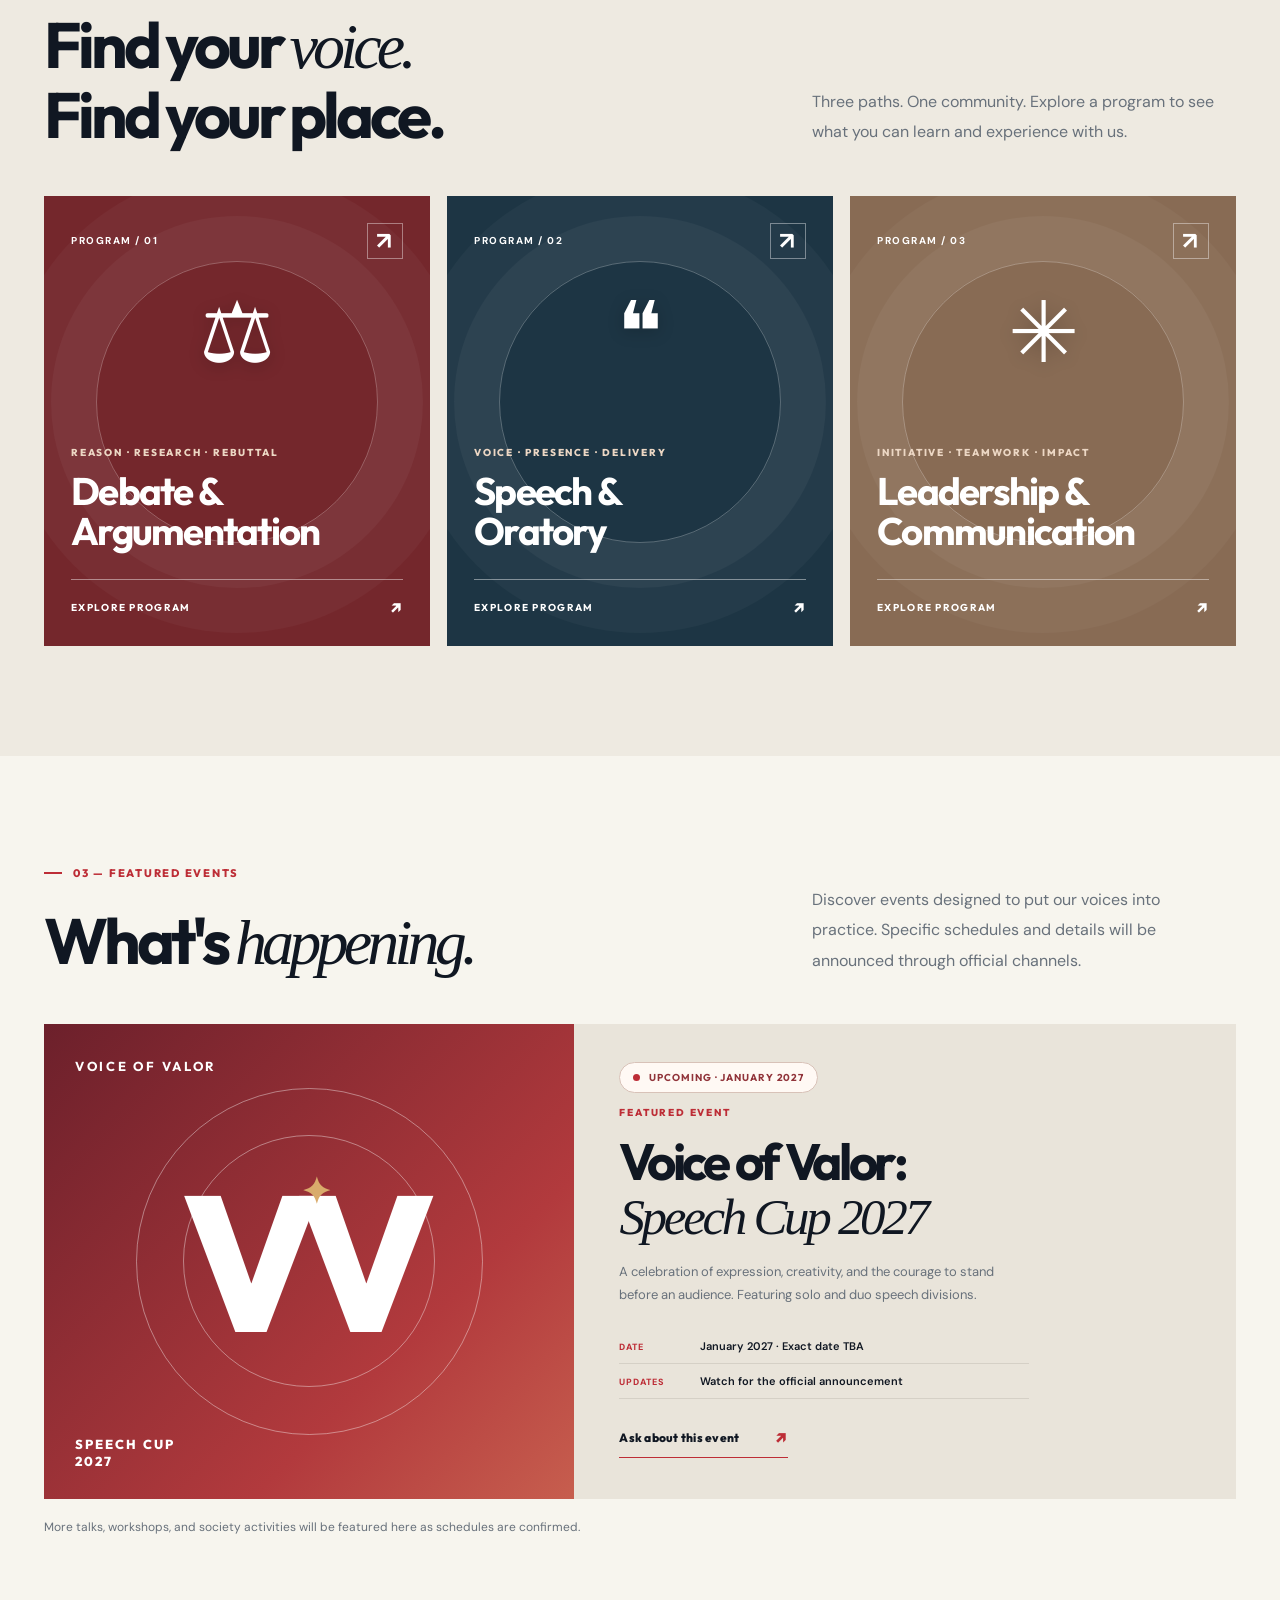
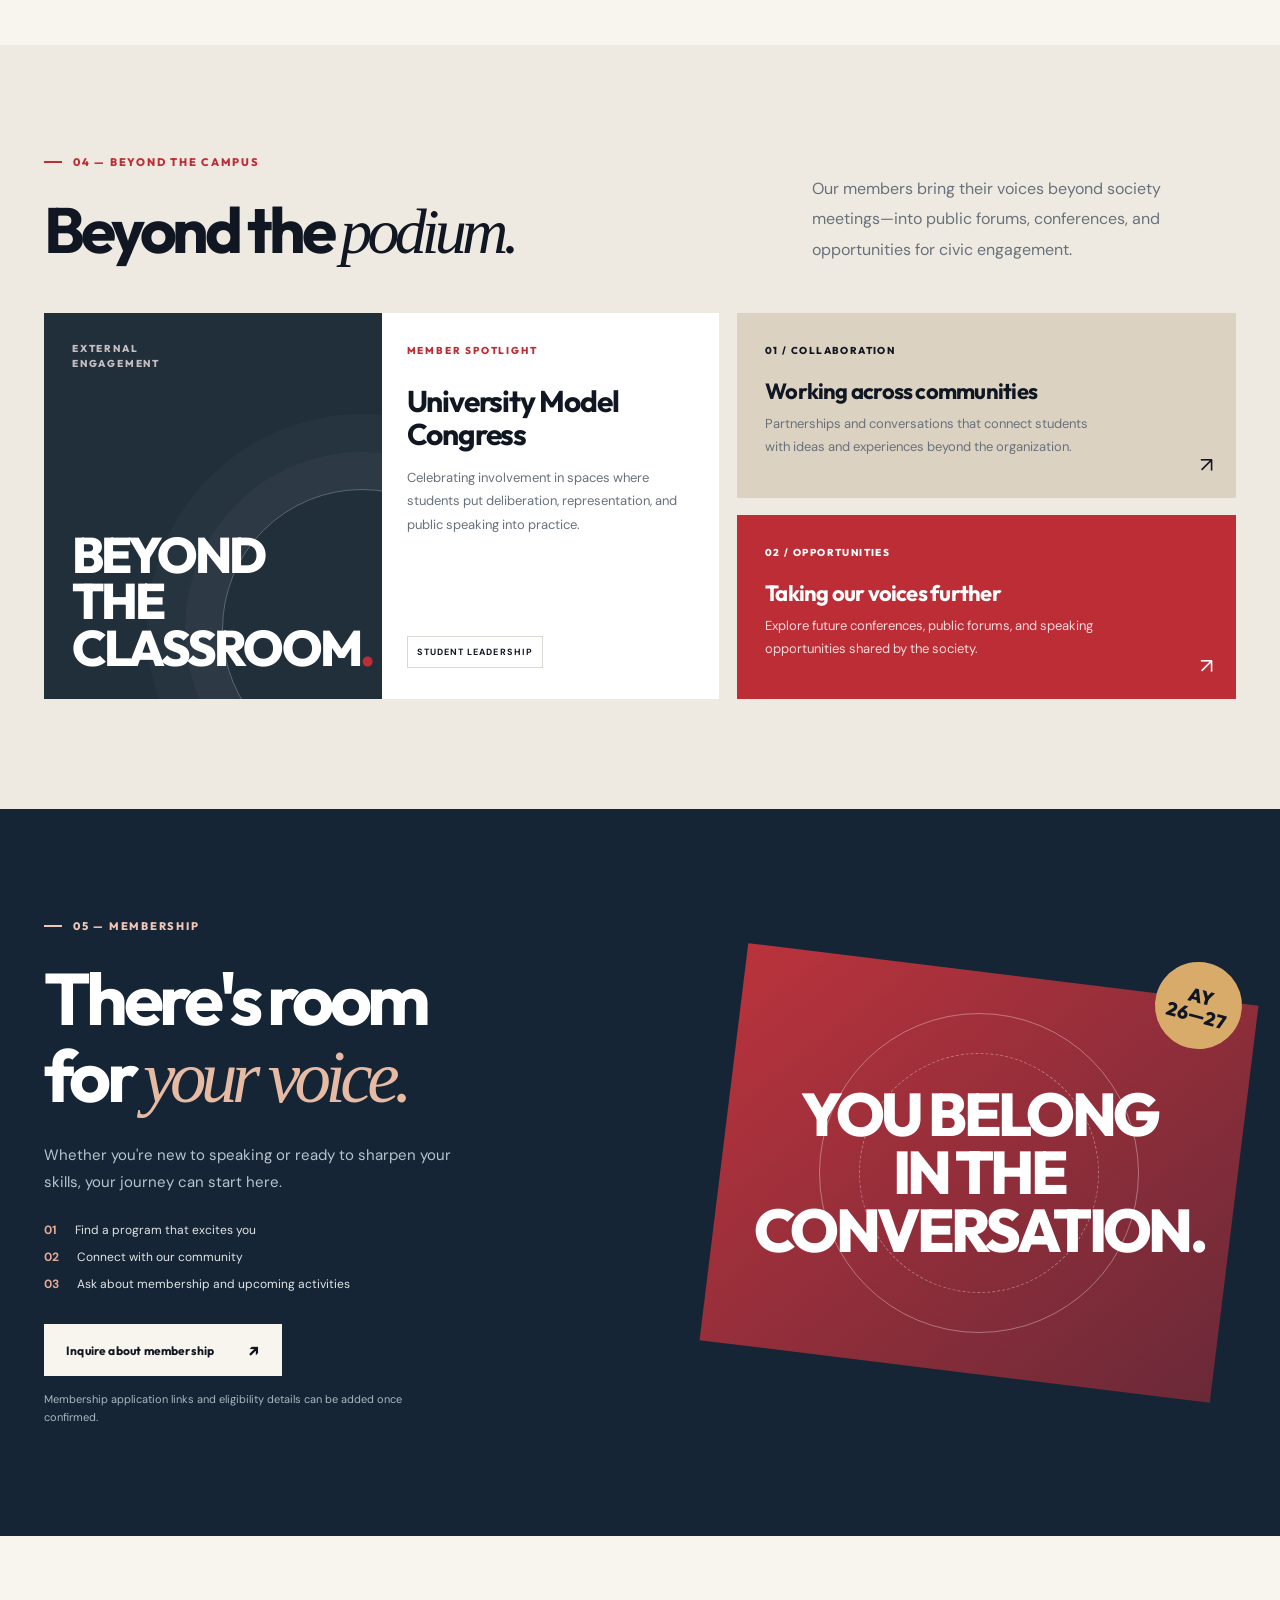
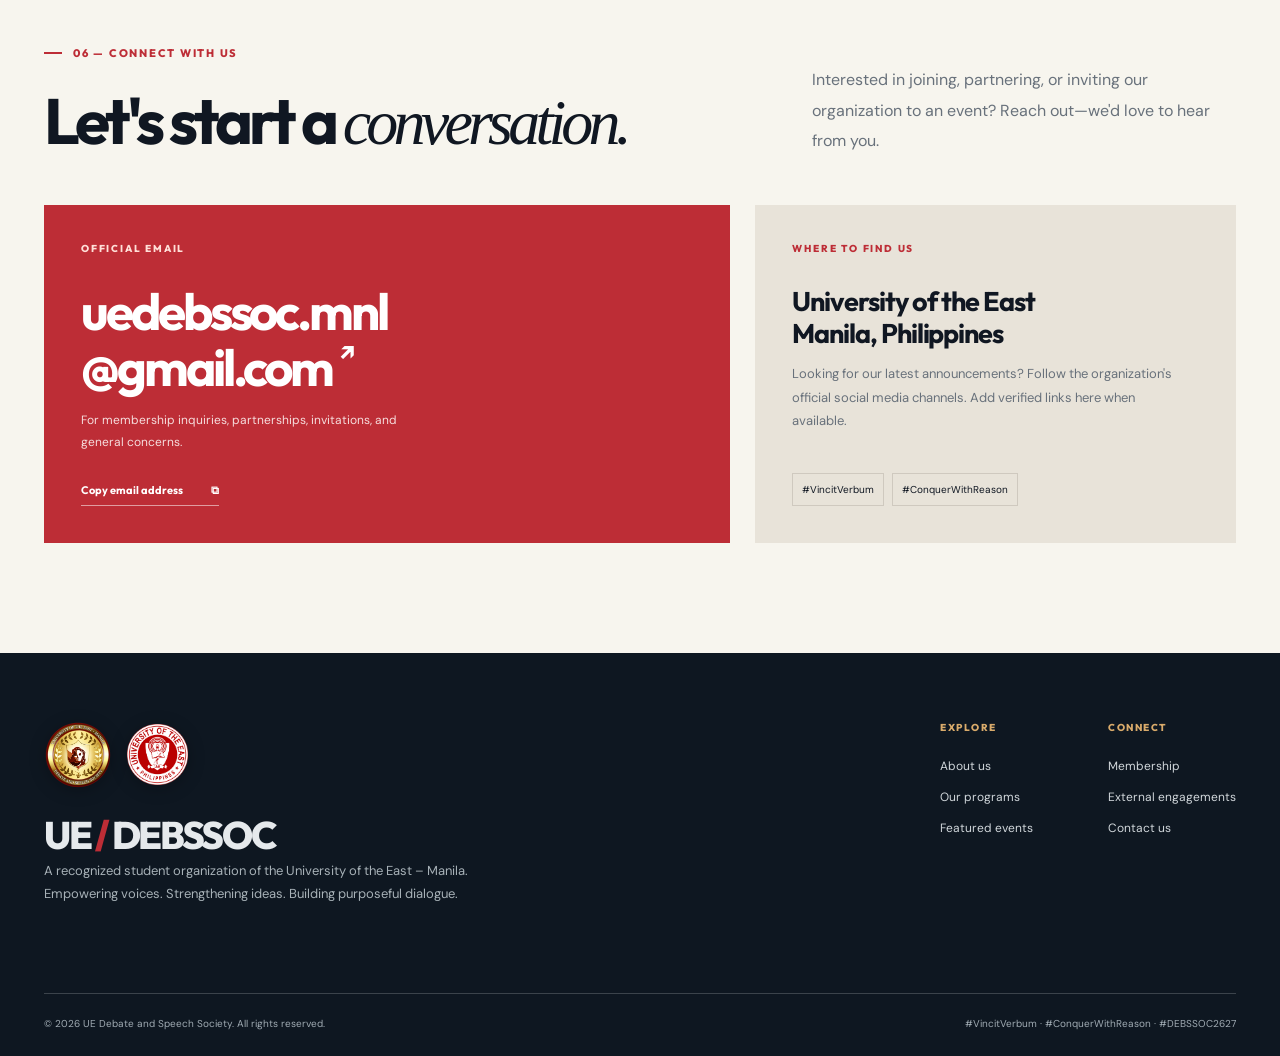
==== commit 488d7314: "Add files via upload" ====
--- a/index.html
+++ b/index.html
@@ -1,7 +1,7 @@
 <!doctype html><html lang="en"><head><meta charset="utf-8"><meta name="viewport" content="width=device-width,initial-scale=1"><meta name="theme-color" content="#101722"><meta name="description" content="The official website of UE Debate and Speech Society: programs, events, engagement, membership and contact."><title>Home | UE Debate and Speech Society</title><link rel="preconnect" href="https://fonts.googleapis.com"><link rel="preconnect" href="https://fonts.gstatic.com" crossorigin><link href="https://fonts.googleapis.com/css2?family=DM+Sans:wght@400;500;600;700&family=Outfit:wght@400;500;600;700;800&display=swap" rel="stylesheet"><link rel="stylesheet" href="styles.css"></head><body><a class="skip-link" href="#main">Skip to content</a>
   <div class="top-strip"><span>UNIVERSITY OF THE EAST · MANILA</span><span>AY 2026–2027</span></div>
   <header class="site-header" id="site-header">
-    <a class="brand" href="index.html#home" aria-label="UE Debate and Speech Society home"><span class="brand-badge" aria-hidden="true">UE</span><span class="brand-name"><strong>DEBATE &amp;<br>SPEECH SOCIETY</strong><small>UNIVERSITY OF THE EAST</small></span></a>
+    <a class="brand" href="index.html#home" aria-label="UE Debate and Speech Society home"><img class="brand-logo" src="images/debssoc-logo.png" alt="" width="54" height="54"><span class="brand-name"><strong>DEBATE &amp;<br>SPEECH SOCIETY</strong><small>RECOGNIZED STUDENT ORGANIZATION · UE MANILA</small></span></a>
     <div class="header-actions"><a class="header-join" href="index.html#membership">Join our community <span aria-hidden="true">↗</span></a><button class="menu-toggle" type="button" aria-expanded="false" aria-controls="site-menu" aria-label="Open navigation"><span></span><span></span><span class="menu-label">MENU</span></button></div>
   </header>
   <div class="menu-backdrop" data-close-menu></div>
@@ -17,13 +17,13 @@
     <div class="menu-panel-bottom"><span>WHERE VOICE MEETS PURPOSE.</span><a href="mailto:uedebssoc.mnl@gmail.com">uedebssoc.mnl@gmail.com ↗</a></div>
   </nav><main id="main"><section class="hero" id="home">
  <div class="hero-grid wrap">
-  <div class="hero-content"><div class="eyebrow light"><span class="eyebrow-mark"></span> UNIVERSITY OF THE EAST · MANILA</div><h1>Words that <em>move.</em><br>Ideas that <em>matter.</em></h1><p>A community for students who believe in the power of thoughtful argument, fearless expression, and purpose-driven leadership.</p><div class="hero-buttons"><a class="btn btn-red" href="#programs">Explore our programs <span aria-hidden="true">↗</span></a><a class="btn btn-ghost" href="#about">Meet the society <span aria-hidden="true">↓</span></a></div><div class="hero-bottom"><span>01 / THE SOCIETY</span><span>SCROLL TO EXPLORE <span aria-hidden="true">↓</span></span></div></div>
-  <div class="hero-art" aria-label="Graphic illustrating voice, debate, and communication" role="img"><div class="hero-art-grid"></div><div class="art-stamp">UE<br><span>DEBSSOC</span></div><div class="art-orbit"><div class="art-core"><span class="core-mark">“</span></div></div><span class="art-big-text">SPEAK<br><i>UP.</i></span><span class="art-small-caption">THE POWER OF EXPRESSION</span><span class="art-corner-one">EST. IN PURPOSE</span></div>
+  <div class="hero-content"><div class="eyebrow light"><span class="eyebrow-mark"></span> RECOGNIZED STUDENT ORGANIZATION · UE MANILA</div><h1>Words that <em>move.</em><br>Ideas that <em>matter.</em></h1><p>A community for students who believe in the power of thoughtful argument, fearless expression, and purpose-driven leadership.</p><div class="hero-buttons"><a class="btn btn-red" href="#programs">Explore our programs <span aria-hidden="true">↗</span></a><a class="btn btn-ghost" href="#about">Meet the society <span aria-hidden="true">↓</span></a></div><div class="hero-bottom"><span>01 / THE SOCIETY</span><span>SCROLL TO EXPLORE <span aria-hidden="true">↓</span></span></div></div>
+  <div class="hero-art" aria-label="Graphic illustrating voice, debate, and communication" role="img"><div class="hero-art-grid"></div><div class="art-stamp official-seal"><img src="images/ue-logo.png" alt="University of the East seal" width="76" height="76" loading="eager"></div><div class="art-orbit"><div class="art-core"><span class="core-mark">“</span></div></div><span class="art-big-text">SPEAK<br><i>UP.</i></span><span class="art-small-caption">THE POWER OF EXPRESSION</span><span class="art-corner-one">EST. IN PURPOSE</span></div>
  </div></section>
  <div class="ticker" aria-label="Society values"><div class="ticker-inner"><span>EXPRESS</span><b>✦</b><span>QUESTION</span><b>✦</b><span>LISTEN</span><b>✦</b><span>LEAD</span><b>✦</b><span>EXPRESS</span><b>✦</b><span>QUESTION</span><b>✦</b><span>LISTEN</span><b>✦</b><span>LEAD</span></div></div>
- <section class="section about-section" id="about"><div class="wrap"><div class="section-heading two-up"><div><div class="eyebrow"><span class="eyebrow-mark"></span> 01 — ABOUT US</div><h2>More than<br>just <span class="serif-word">speaking.</span></h2></div><div class="heading-side"><p>We are the UE Debate and Speech Society, a student community dedicated to strengthening communication, critical thinking, and constructive discourse.</p><a class="text-link" href="#contact">Get to know us <span aria-hidden="true">↗</span></a></div></div><div class="value-grid"><article class="value-item"><span class="value-no">01</span><span class="value-symbol" aria-hidden="true">◎</span><h3>Think critically</h3><p>Ask better questions, examine perspectives, and ground ideas in reason and evidence.</p></article><article class="value-item"><span class="value-no">02</span><span class="value-symbol" aria-hidden="true">↗</span><h3>Speak confidently</h3><p>Develop a voice that is clear, engaging, and authentic in any setting.</p></article><article class="value-item"><span class="value-no">03</span><span class="value-symbol" aria-hidden="true">✳</span><h3>Lead meaningfully</h3><p>Turn conversations into collaboration and ideas into purposeful action.</p></article></div></div></section>
+ <section class="section about-section" id="about"><div class="wrap"><div class="section-heading two-up"><div><div class="eyebrow"><span class="eyebrow-mark"></span> 01 — ABOUT US</div><h2>More than<br>just <span class="serif-word">speaking.</span></h2></div><div class="heading-side"><p>The UE Debate and Speech Society is a recognized student organization of the University of the East – Manila, dedicated to strengthening communication, critical thinking, and constructive discourse.</p><a class="text-link" href="#contact">Get to know us <span aria-hidden="true">↗</span></a></div></div><div class="value-grid"><article class="value-item"><span class="value-no">01</span><span class="value-symbol" aria-hidden="true">◎</span><h3>Think critically</h3><p>Ask better questions, examine perspectives, and ground ideas in reason and evidence.</p></article><article class="value-item"><span class="value-no">02</span><span class="value-symbol" aria-hidden="true">↗</span><h3>Speak confidently</h3><p>Develop a voice that is clear, engaging, and authentic in any setting.</p></article><article class="value-item"><span class="value-no">03</span><span class="value-symbol" aria-hidden="true">✳</span><h3>Lead meaningfully</h3><p>Turn conversations into collaboration and ideas into purposeful action.</p></article></div></div></section>
  <section class="section programs-section" id="programs"><div class="wrap"><div class="section-heading section-heading-split"><div><div class="eyebrow"><span class="eyebrow-mark"></span> 02 — WHAT WE DO</div><h2>Find your <span class="serif-word">voice.</span><br>Find your place.</h2></div><p>Three paths. One community. Explore a program to see what you can learn and experience with us.</p></div><div class="program-grid"><a class="program-card card-debate" href="debate.html"><div class="program-top"><span>PROGRAM / 01</span><span class="program-arrow" aria-hidden="true">↗</span></div><div class="program-icon" aria-hidden="true">⚖</div><div class="program-bottom"><span class="tiny-label">REASON · RESEARCH · REBUTTAL</span><h3>Debate &amp;<br>Argumentation</h3><span class="program-cta">EXPLORE PROGRAM <span aria-hidden="true">↗</span></span></div></a><a class="program-card card-speech" href="speech.html"><div class="program-top"><span>PROGRAM / 02</span><span class="program-arrow" aria-hidden="true">↗</span></div><div class="program-icon" aria-hidden="true">❝</div><div class="program-bottom"><span class="tiny-label">VOICE · PRESENCE · DELIVERY</span><h3>Speech &amp;<br>Oratory</h3><span class="program-cta">EXPLORE PROGRAM <span aria-hidden="true">↗</span></span></div></a><a class="program-card card-lead" href="leadership.html"><div class="program-top"><span>PROGRAM / 03</span><span class="program-arrow" aria-hidden="true">↗</span></div><div class="program-icon" aria-hidden="true">✳</div><div class="program-bottom"><span class="tiny-label">INITIATIVE · TEAMWORK · IMPACT</span><h3>Leadership &amp;<br>Communication</h3><span class="program-cta">EXPLORE PROGRAM <span aria-hidden="true">↗</span></span></div></a></div></div></section>
  <section class="section events-section" id="events"><div class="wrap"><div class="section-heading section-heading-split"><div><div class="eyebrow"><span class="eyebrow-mark"></span> 03 — FEATURED EVENTS</div><h2>What's <span class="serif-word">happening.</span></h2></div><p>Discover events designed to put our voices into practice. Specific schedules and details will be announced through official channels.</p></div><div class="event-feature"><div class="event-visual"><span class="event-visual-top">VOICE OF VALOR</span><span class="event-roman">V<span>✦</span>V</span><span class="event-visual-bottom">SPEECH CUP<br>2027</span></div><div class="event-body"><span class="pill"><span class="pill-dot"></span> UPCOMING · JANUARY 2027</span><div class="event-body-content"><span class="tiny-label">FEATURED EVENT</span><h3>Voice of Valor:<br><em>Speech Cup 2027</em></h3><p>A celebration of expression, creativity, and the courage to stand before an audience. Featuring solo and duo speech divisions.</p><div class="event-detail"><span>DATE</span><strong>January 2027 · Exact date TBA</strong></div><div class="event-detail"><span>UPDATES</span><strong>Watch for the official announcement</strong></div></div><a class="text-link" href="#contact">Ask about this event <span aria-hidden="true">↗</span></a></div></div><div class="subtle-note">More talks, workshops, and society activities will be featured here as schedules are confirmed.</div></div></section>
  <section class="section engagements-section" id="engagements"><div class="wrap"><div class="section-heading section-heading-split"><div><div class="eyebrow"><span class="eyebrow-mark"></span> 04 — BEYOND THE CAMPUS</div><h2>Beyond the <span class="serif-word">podium.</span></h2></div><p>Our members bring their voices beyond society meetings—into public forums, conferences, and opportunities for civic engagement.</p></div><div class="engagement-grid"><div class="engagement-feature"><div class="engagement-graphic"><span>EXTERNAL<br>ENGAGEMENT</span><strong>BEYOND<br>THE<br>CLASSROOM<span>.</span></strong><div class="engagement-line"></div></div><div class="engagement-feature-copy"><span class="tiny-label">MEMBER SPOTLIGHT</span><h3>University Model Congress</h3><p>Celebrating involvement in spaces where students put deliberation, representation, and public speaking into practice.</p><span class="detail-chip">STUDENT LEADERSHIP</span></div></div><div class="engagement-side"><div class="engagement-mini"><span>01 / COLLABORATION</span><h3>Working across communities</h3><p>Partnerships and conversations that connect students with ideas and experiences beyond the organization.</p><span aria-hidden="true">↗</span></div><div class="engagement-mini dark"><span>02 / OPPORTUNITIES</span><h3>Taking our voices further</h3><p>Explore future conferences, public forums, and speaking opportunities shared by the society.</p><span aria-hidden="true">↗</span></div></div></div></div></section>
  <section class="section membership-section" id="membership"><div class="wrap membership-grid"><div><div class="eyebrow light"><span class="eyebrow-mark"></span> 05 — MEMBERSHIP</div><h2>There's room<br>for <span class="serif-word">your voice.</span></h2><p>Whether you're new to speaking or ready to sharpen your skills, your journey can start here.</p><div class="membership-points"><span><b>01</b> Find a program that excites you</span><span><b>02</b> Connect with our community</span><span><b>03</b> Ask about membership and upcoming activities</span></div><a class="btn btn-cream" href="mailto:uedebssoc.mnl@gmail.com?subject=UE%20DebSSoc%20Membership%20Inquiry">Inquire about membership <span aria-hidden="true">↗</span></a><small>Membership application links and eligibility details can be added once confirmed.</small></div><div class="membership-art" aria-hidden="true"><span>YOU BELONG<br>IN THE<br>CONVERSATION.</span><div class="ring one"></div><div class="ring two"></div><div class="membership-sticker">AY<br>26—27</div></div></div></section>
- <section class="section contact-section" id="contact"><div class="wrap"><div class="section-heading section-heading-split"><div><div class="eyebrow"><span class="eyebrow-mark"></span> 06 — CONNECT WITH US</div><h2>Let's start a <span class="serif-word">conversation.</span></h2></div><p>Interested in joining, partnering, or inviting our organization to an event? Reach out—we'd love to hear from you.</p></div><div class="contact-grid"><div class="contact-main"><span class="tiny-label">OFFICIAL EMAIL</span><a class="contact-email" href="mailto:uedebssoc.mnl@gmail.com">uedebssoc.mnl<br>@gmail.com <span aria-hidden="true">↗</span></a><p>For membership inquiries, partnerships, invitations, and general concerns.</p><button class="copy-btn" type="button" data-copy-email>Copy email address <span aria-hidden="true">⧉</span></button></div><div class="contact-aside"><div class="tiny-label">WHERE TO FIND US</div><h3>University of the East<br>Manila, Philippines</h3><p>Looking for our latest announcements? Follow the organization's official social media channels. Add verified links here when available.</p><div class="contact-tags"><span>#VincitVerbum</span><span>#ConquerWithReason</span></div></div></div></div></section></main><footer class="site-footer"><div class="footer-top wrap"><div><a href="index.html" class="footer-logo">UE<span> / </span>DEBSSOC</a><p>Empowering voices. Strengthening ideas.<br>Building a culture of purposeful dialogue.</p></div><div class="footer-links"><div><span class="footer-head">EXPLORE</span><a href="index.html#about">About us</a><a href="index.html#programs">Our programs</a><a href="index.html#events">Featured events</a></div><div><span class="footer-head">CONNECT</span><a href="index.html#membership">Membership</a><a href="index.html#engagements">External engagements</a><a href="index.html#contact">Contact us</a></div></div></div><div class="footer-bottom wrap"><span>© <span data-year>2026</span> UE Debate and Speech Society. All rights reserved.</span><span>#VincitVerbum · #ConquerWithReason · #DEBSSOC2627</span></div></footer><script src="script.js" defer></script></body></html>+ <section class="section contact-section" id="contact"><div class="wrap"><div class="section-heading section-heading-split"><div><div class="eyebrow"><span class="eyebrow-mark"></span> 06 — CONNECT WITH US</div><h2>Let's start a <span class="serif-word">conversation.</span></h2></div><p>Interested in joining, partnering, or inviting our organization to an event? Reach out—we'd love to hear from you.</p></div><div class="contact-grid"><div class="contact-main"><span class="tiny-label">OFFICIAL EMAIL</span><a class="contact-email" href="mailto:uedebssoc.mnl@gmail.com">uedebssoc.mnl<br>@gmail.com <span aria-hidden="true">↗</span></a><p>For membership inquiries, partnerships, invitations, and general concerns.</p><button class="copy-btn" type="button" data-copy-email>Copy email address <span aria-hidden="true">⧉</span></button></div><div class="contact-aside"><div class="tiny-label">WHERE TO FIND US</div><h3>University of the East<br>Manila, Philippines</h3><p>Looking for our latest announcements? Follow the organization's official social media channels. Add verified links here when available.</p><div class="contact-tags"><span>#VincitVerbum</span><span>#ConquerWithReason</span></div></div></div></div></section></main><footer class="site-footer"><div class="footer-top wrap"><div><div class="footer-identity"><a href="index.html" aria-label="Return to UE Debate and Speech Society homepage"><img class="footer-org-logo" src="images/debssoc-logo.png" alt="UE Debate and Speech Society logo" width="66" height="66"></a><a href="https://www.ue.edu.ph/" target="_blank" rel="noopener noreferrer" aria-label="University of the East website"><img class="footer-ue-logo" src="images/ue-logo.png" alt="University of the East seal" width="60" height="60"></a></div><a href="index.html" class="footer-logo">UE<span> / </span>DEBSSOC</a><p>A recognized student organization of the University of the East – Manila.<br>Empowering voices. Strengthening ideas. Building purposeful dialogue.</p></div><div class="footer-links"><div><span class="footer-head">EXPLORE</span><a href="index.html#about">About us</a><a href="index.html#programs">Our programs</a><a href="index.html#events">Featured events</a></div><div><span class="footer-head">CONNECT</span><a href="index.html#membership">Membership</a><a href="index.html#engagements">External engagements</a><a href="index.html#contact">Contact us</a></div></div></div><div class="footer-bottom wrap"><span>© <span data-year>2026</span> UE Debate and Speech Society. All rights reserved.</span><span>#VincitVerbum · #ConquerWithReason · #DEBSSOC2627</span></div></footer><script src="script.js" defer></script></body></html>
--- a/styles.css
+++ b/styles.css
@@ -30,3 +30,15 @@
 @media(max-width:760px){.wrap{width:calc(100% - 36px)}.section{padding:74px 0}.top-strip{padding:0 18px;font-size:8px;letter-spacing:.1em}.site-header{height:75px;padding:0 19px}.brand-badge{width:43px;height:43px;font-size:19px}.brand-name strong{font-size:12px}.brand-name small{font-size:7px}.header-join{display:none}.menu-toggle{width:83px;height:40px;padding:8px 12px}.menu-panel{padding:28px 24px}.hero-grid{display:block}.hero-content{padding:79px 0 30px;min-height:470px}.hero h1{font-size:clamp(43px,8.2vw,67px)}.hero-content>p{font-size:14px}.hero-bottom{padding-top:45px}.hero-art{min-height:400px}.art-orbit{width:275px;height:275px}.art-core{width:200px;height:200px}.core-mark{font-size:235px}.art-big-text{font-size:110px}.section-heading-split,.two-up{grid-template-columns:1fr;gap:20px}.section-heading h2,.membership-section h2{font-size:clamp(39px,7vw,57px)}.section-heading-split>p,.heading-side p{font-size:14px}.value-grid{grid-template-columns:1fr}.value-item{padding:25px 0;min-height:unset}.value-item:not(:last-child){border-right:0;border-bottom:1px solid var(--line);margin-right:0}.value-symbol{margin:14px 0 8px}.program-grid{grid-template-columns:1fr}.program-card{min-height:345px}.program-icon{font-size:70px}.program-bottom h3{font-size:35px}.event-feature{grid-template-columns:1fr}.event-visual{min-height:360px}.event-body{min-height:390px;padding:30px 25px}.event-body-content{margin:26px 0}.engagement-grid,.membership-grid,.contact-grid{grid-template-columns:1fr}.engagement-feature{grid-template-columns:1fr 1fr}.engagement-graphic{min-height:340px}.engagement-side{grid-template-columns:1fr 1fr;grid-template-rows:auto}.membership-grid{gap:38px}.membership-art{height:350px}.membership-art::before{inset:20px 13px}.membership-art>span{font-size:50px}.footer-top{flex-direction:column;gap:33px;padding-bottom:40px}.footer-links{justify-content:flex-start;gap:60px}.footer-bottom{flex-direction:column}.sub-hero-grid{grid-template-columns:1fr;padding-top:55px;padding-bottom:60px;gap:44px}.back-link{margin-bottom:40px}.sub-hero-art{height:285px}.art-symbol{font-size:110px}.learn-grid{grid-template-columns:1fr}.learn-card{min-height:unset}.learn-card h3{margin:25px 0 12px}.program-bottom-cta{align-items:flex-start;flex-direction:column}.program-bottom-cta .btn{margin-left:0}}
 @media(max-width:480px){.top-strip span:last-child{display:none}.hero h1{font-size:clamp(37px,10vw,47px);white-space:normal}.hero-buttons{width:100%}.hero-buttons .btn{width:100%}.hero-bottom span{font-size:9px}.hero-art{min-height:335px}.art-big-text{font-size:87px}.art-stamp{left:20px;top:20px}.event-visual{min-height:310px}.event-roman{font-size:140px}.engagement-feature{grid-template-columns:1fr}.engagement-graphic{min-height:300px}.engagement-side{grid-template-columns:1fr}.membership-art{height:290px}.membership-art>span{font-size:40px}.membership-sticker{right:0;width:70px;height:70px;font-size:15px}.contact-main,.contact-aside{padding:25px}.contact-email{font-size:clamp(26px,7vw,38px)}.footer-links{gap:34px}.more-links{grid-template-columns:1fr}.more-program{font-size:11px}.sub-hero h1{font-size:45px}.sub-hero-art{height:250px}.menu-link{font-size:25px;padding:13px 0}}
 @media(prefers-reduced-motion:reduce){html{scroll-behavior:auto}*,*::before,*::after{transition:none!important;animation:none!important}}
+
+/* Official institutional branding — 2026 update */
+.brand-logo{width:54px;height:54px;flex:none;object-fit:contain;display:block;filter:drop-shadow(0 2px 3px #0000000d)}
+.brand-name{min-width:0}
+.brand-name small{display:block;max-width:310px;line-height:1.4;font-size:8px;letter-spacing:.07em;margin-top:4px}
+.official-seal{top:29px;left:27px;padding:0;border:0;background:transparent;font-size:initial;line-height:normal}
+.official-seal img{width:83px;height:83px;object-fit:contain;display:block;filter:drop-shadow(0 6px 12px #0003)}
+.footer-identity{display:flex;align-items:center;gap:15px;margin-bottom:22px}
+.footer-identity img{display:block;object-fit:contain;filter:drop-shadow(0 3px 8px #0004)}
+.footer-org-logo{width:68px;height:68px}.footer-ue-logo{width:61px;height:61px}
+@media(max-width:760px){.brand-logo{width:44px;height:44px}.brand-name small{max-width:215px;font-size:7px;letter-spacing:.015em}.official-seal{top:22px;left:18px}.official-seal img{width:69px;height:69px}}
+@media(max-width:380px){.brand{gap:7px}.brand-logo{width:40px;height:40px}.brand-name strong{font-size:11px}.brand-name small{font-size:6.5px;max-width:165px}.site-header{padding-left:12px;padding-right:12px}}
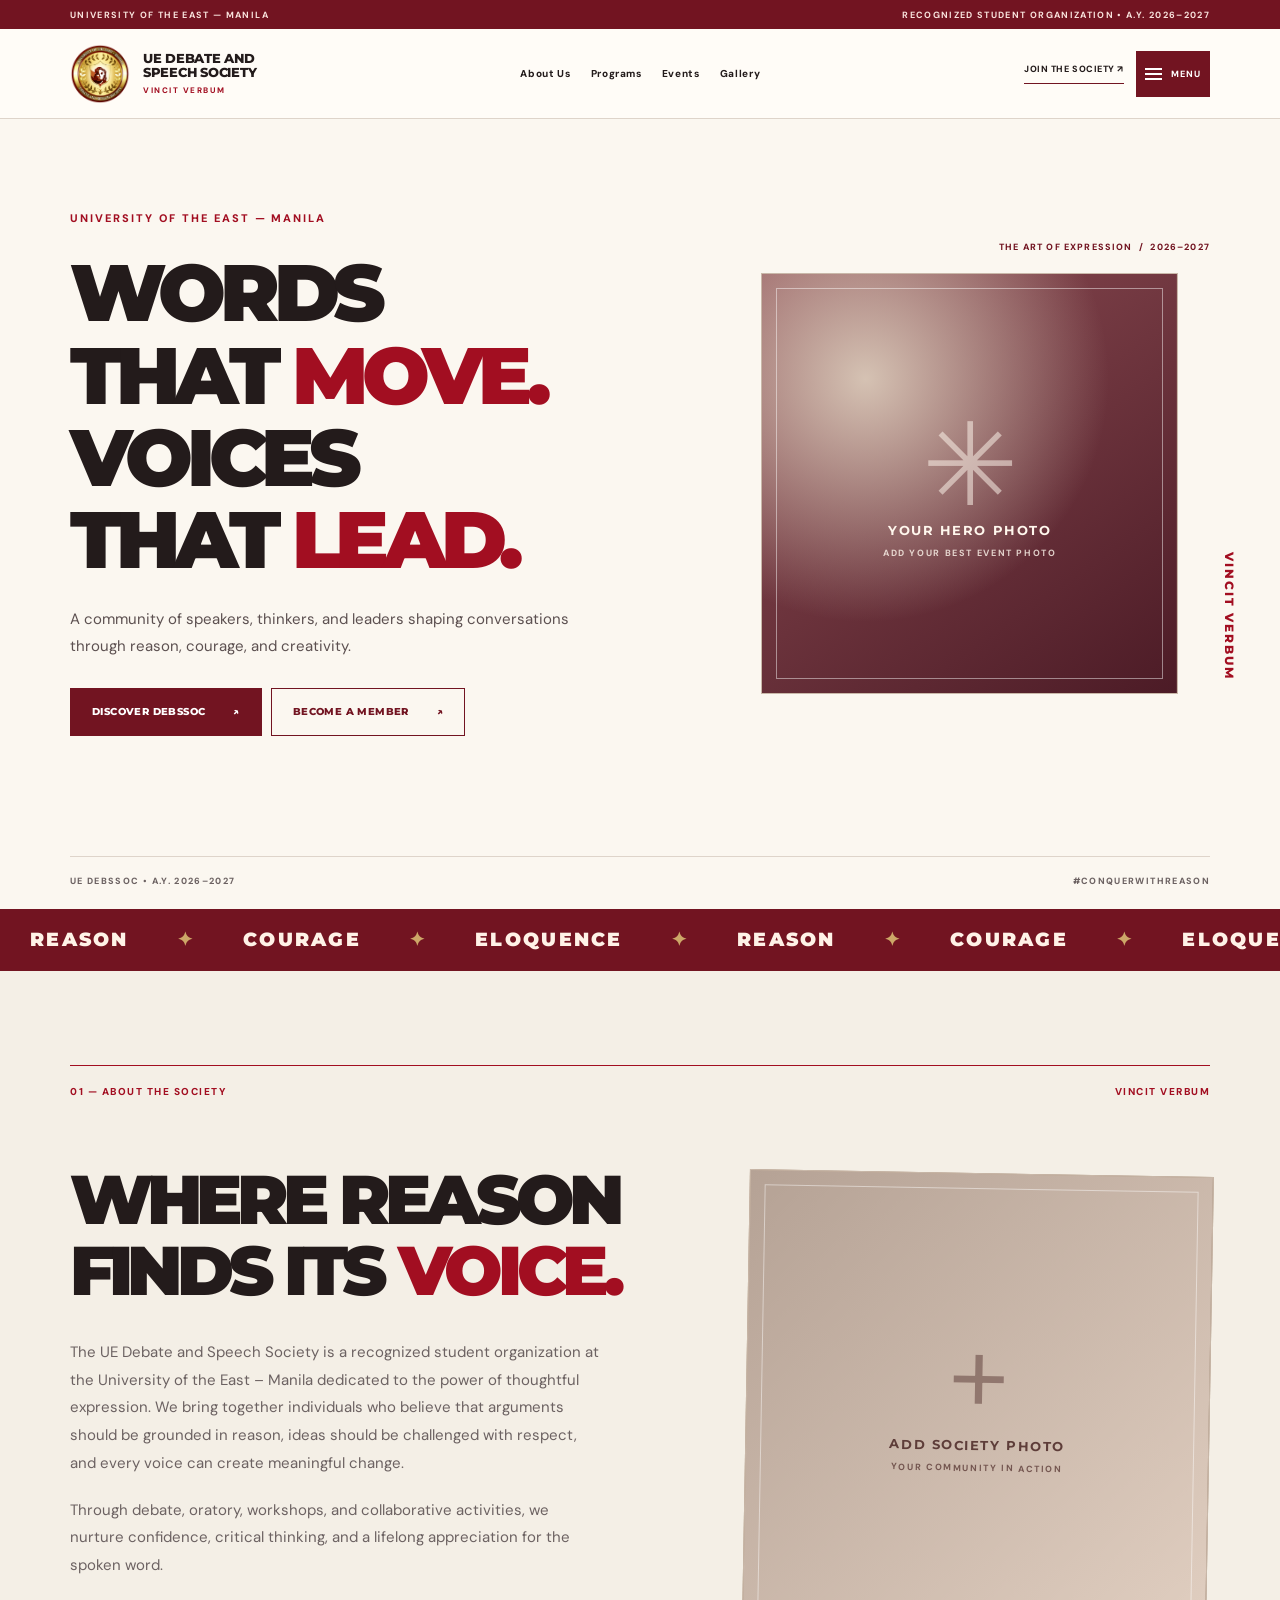
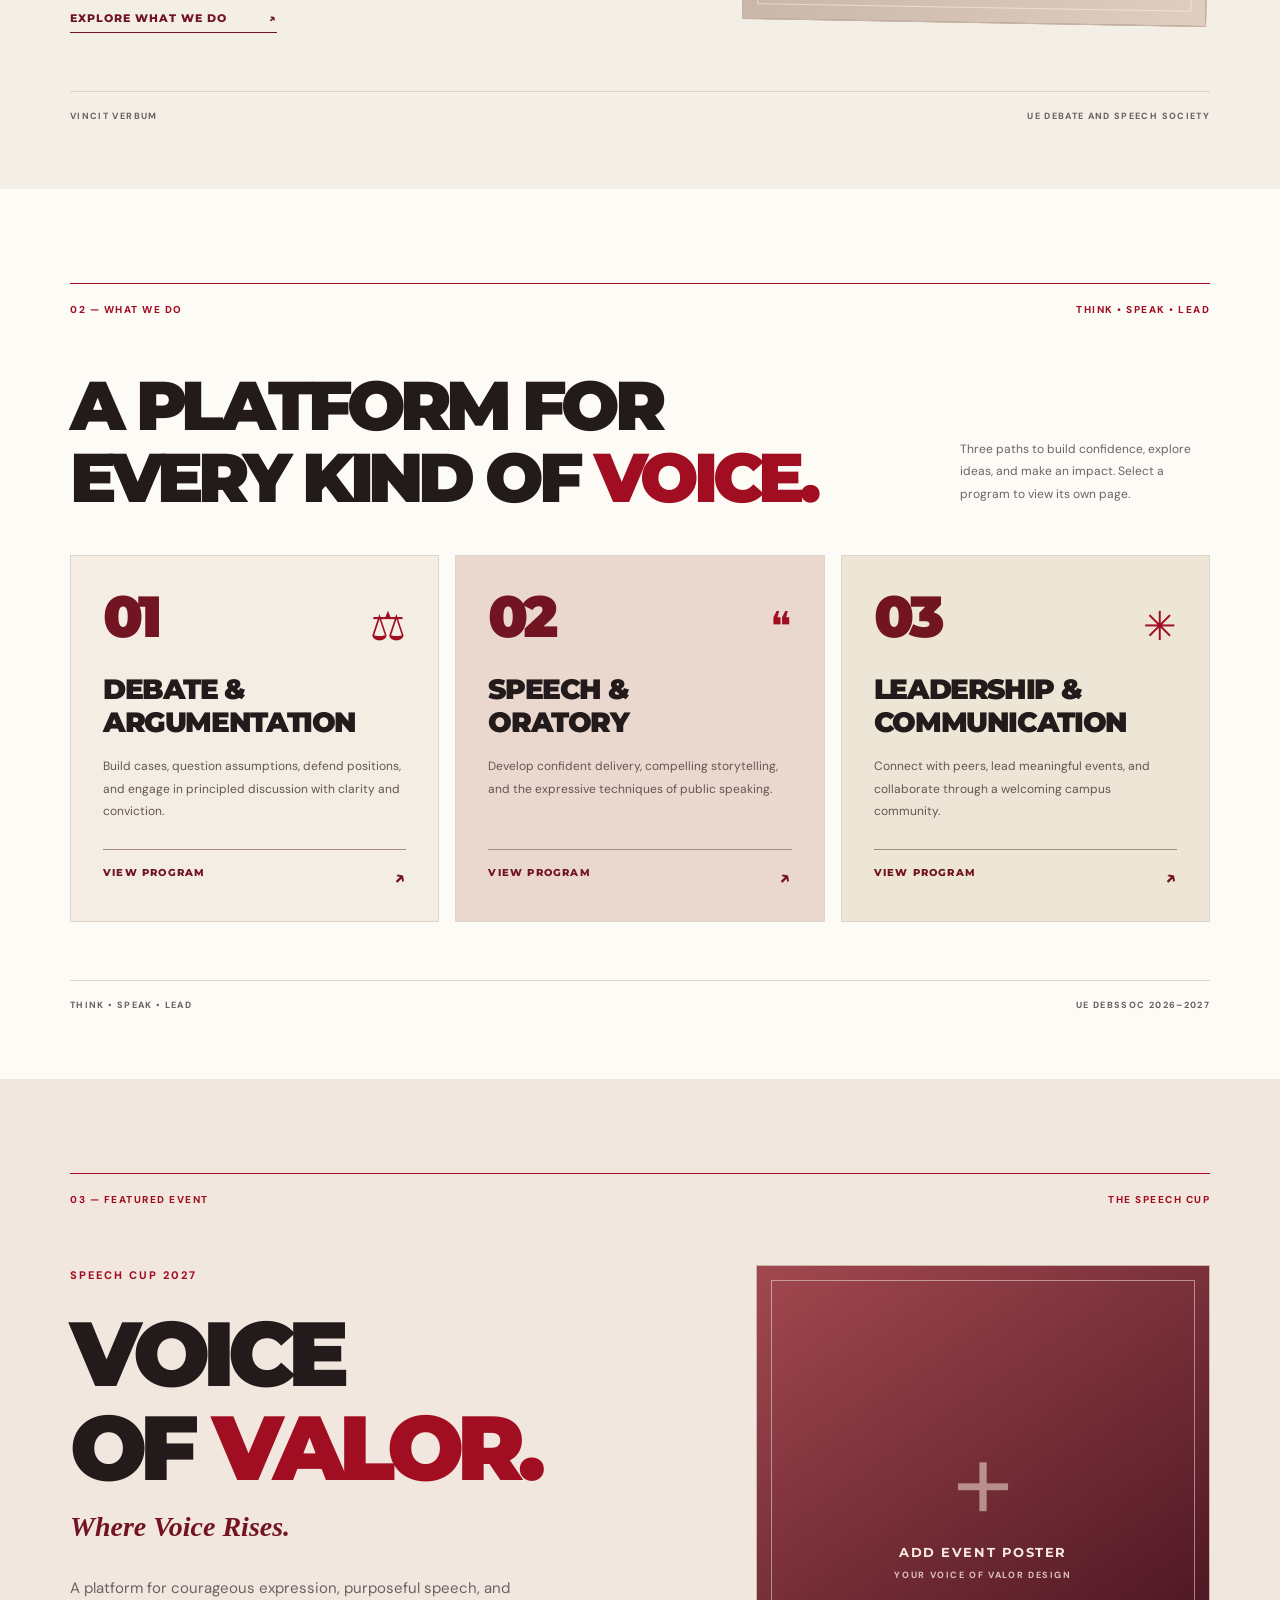
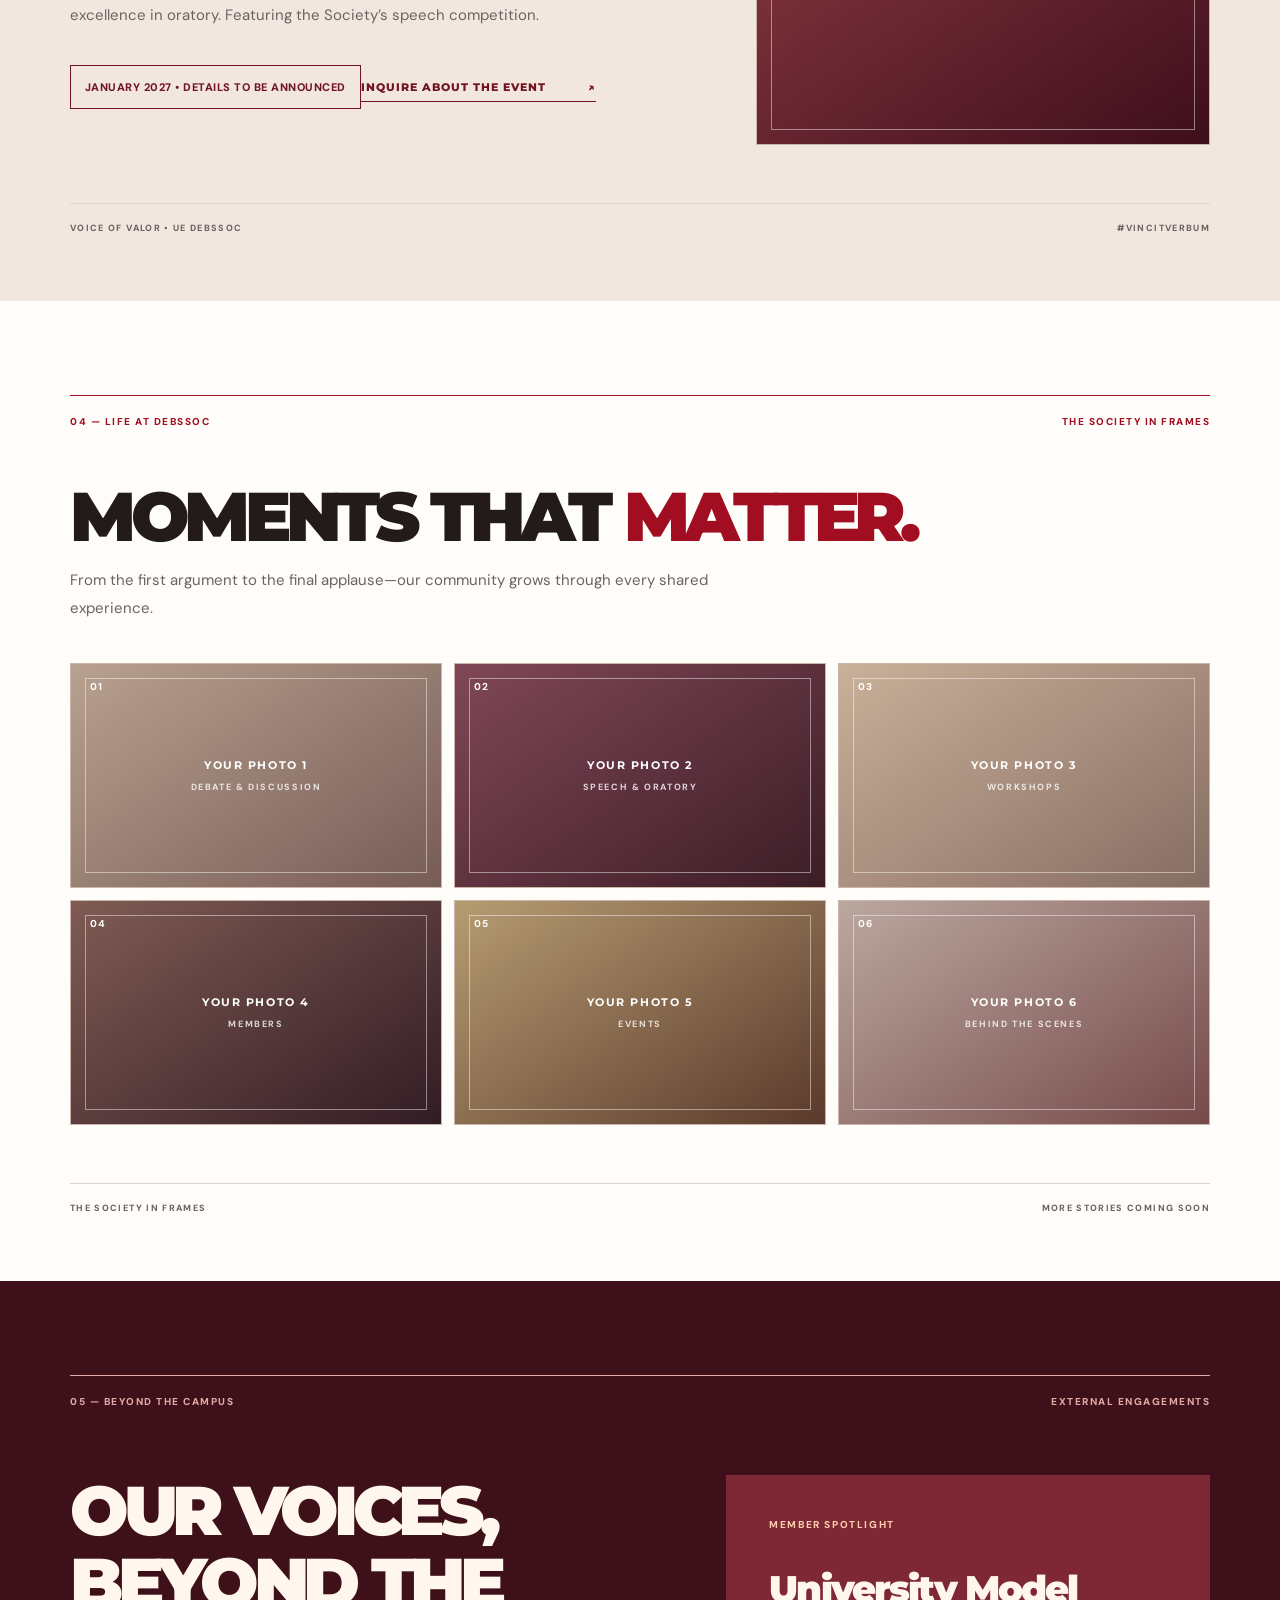
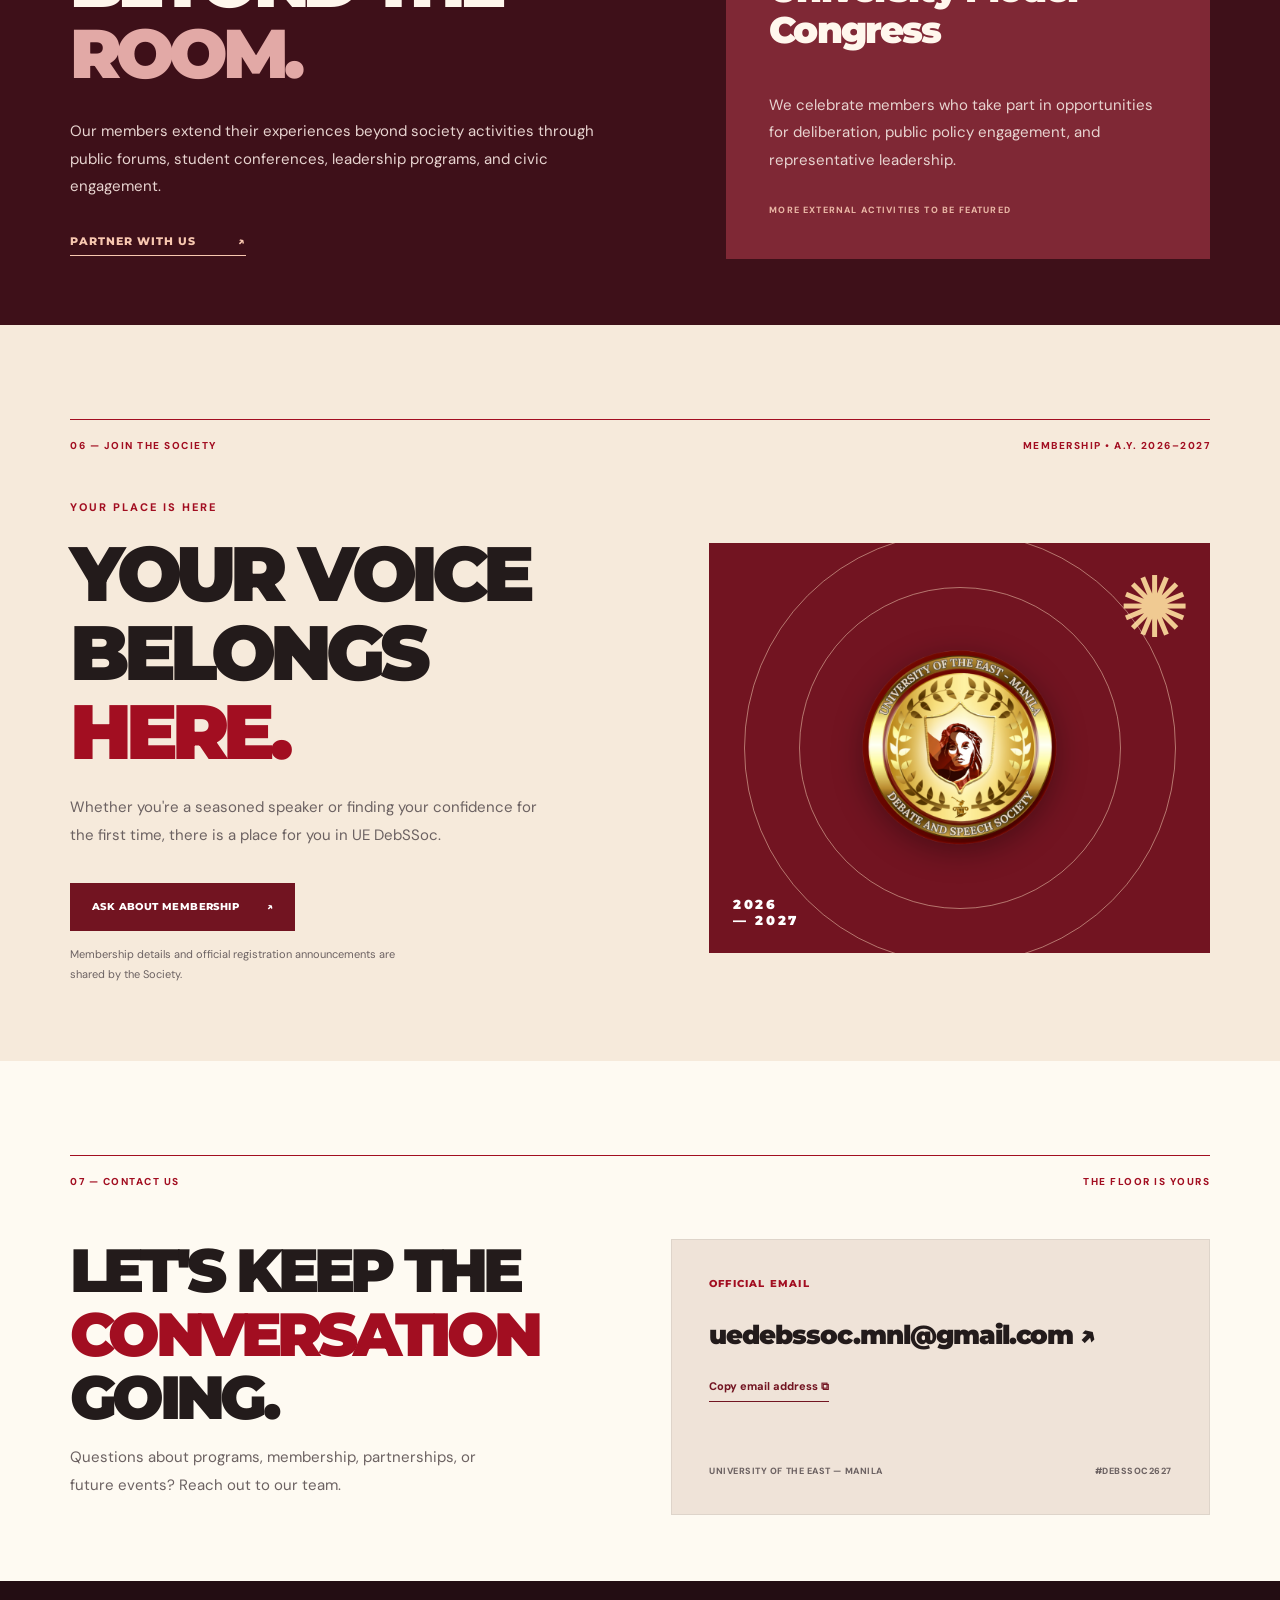
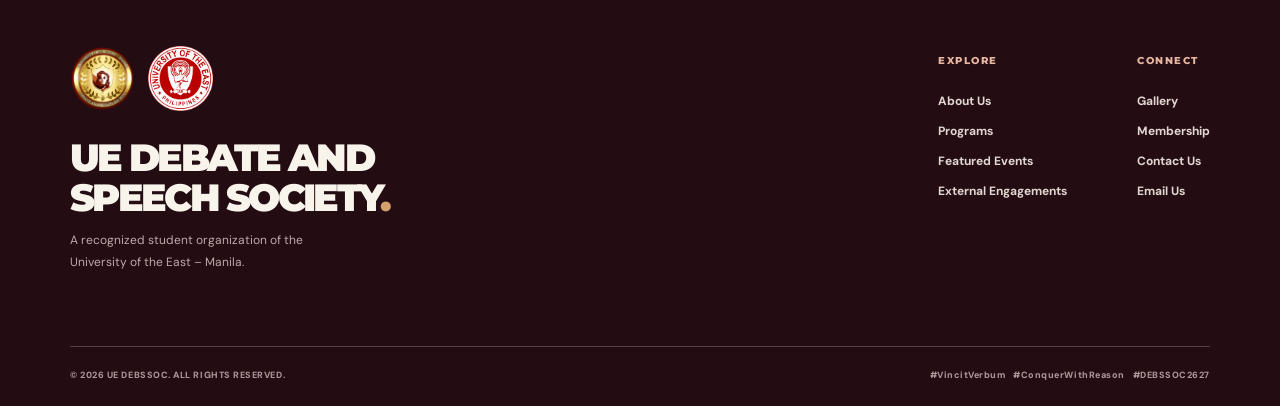
==== commit 027e558c: "Add files via upload" ====
--- a/index.html
+++ b/index.html
@@ -1,29 +1,26 @@
-<!doctype html><html lang="en"><head><meta charset="utf-8"><meta name="viewport" content="width=device-width,initial-scale=1"><meta name="theme-color" content="#101722"><meta name="description" content="The official website of UE Debate and Speech Society: programs, events, engagement, membership and contact."><title>Home | UE Debate and Speech Society</title><link rel="preconnect" href="https://fonts.googleapis.com"><link rel="preconnect" href="https://fonts.gstatic.com" crossorigin><link href="https://fonts.googleapis.com/css2?family=DM+Sans:wght@400;500;600;700&family=Outfit:wght@400;500;600;700;800&display=swap" rel="stylesheet"><link rel="stylesheet" href="styles.css"></head><body><a class="skip-link" href="#main">Skip to content</a>
-  <div class="top-strip"><span>UNIVERSITY OF THE EAST · MANILA</span><span>AY 2026–2027</span></div>
-  <header class="site-header" id="site-header">
-    <a class="brand" href="index.html#home" aria-label="UE Debate and Speech Society home"><img class="brand-logo" src="images/debssoc-logo.png" alt="" width="54" height="54"><span class="brand-name"><strong>DEBATE &amp;<br>SPEECH SOCIETY</strong><small>RECOGNIZED STUDENT ORGANIZATION · UE MANILA</small></span></a>
-    <div class="header-actions"><a class="header-join" href="index.html#membership">Join our community <span aria-hidden="true">↗</span></a><button class="menu-toggle" type="button" aria-expanded="false" aria-controls="site-menu" aria-label="Open navigation"><span></span><span></span><span class="menu-label">MENU</span></button></div>
-  </header>
-  <div class="menu-backdrop" data-close-menu></div>
-  <nav class="menu-panel" id="site-menu" aria-label="Main navigation" inert>
-    <div class="menu-panel-top"><span>EXPLORE THE SOCIETY</span><button class="menu-close" type="button" data-close-menu aria-label="Close navigation">✕</button></div>
-    <div class="menu-items"><a class="menu-link" href="index.html#home"><span>01</span>Home<span aria-hidden="true">↗</span></a>
-<a class="menu-link" href="index.html#about"><span>02</span>About us<span aria-hidden="true">↗</span></a>
-<a class="menu-link" href="index.html#programs"><span>03</span>Programs<span aria-hidden="true">↗</span></a>
-<a class="menu-link" href="index.html#events"><span>04</span>Featured events<span aria-hidden="true">↗</span></a>
-<a class="menu-link" href="index.html#engagements"><span>05</span>External engagements<span aria-hidden="true">↗</span></a>
-<a class="menu-link" href="index.html#membership"><span>06</span>Membership<span aria-hidden="true">↗</span></a>
-<a class="menu-link" href="index.html#contact"><span>07</span>Contact us<span aria-hidden="true">↗</span></a></div>
-    <div class="menu-panel-bottom"><span>WHERE VOICE MEETS PURPOSE.</span><a href="mailto:uedebssoc.mnl@gmail.com">uedebssoc.mnl@gmail.com ↗</a></div>
-  </nav><main id="main"><section class="hero" id="home">
- <div class="hero-grid wrap">
-  <div class="hero-content"><div class="eyebrow light"><span class="eyebrow-mark"></span> RECOGNIZED STUDENT ORGANIZATION · UE MANILA</div><h1>Words that <em>move.</em><br>Ideas that <em>matter.</em></h1><p>A community for students who believe in the power of thoughtful argument, fearless expression, and purpose-driven leadership.</p><div class="hero-buttons"><a class="btn btn-red" href="#programs">Explore our programs <span aria-hidden="true">↗</span></a><a class="btn btn-ghost" href="#about">Meet the society <span aria-hidden="true">↓</span></a></div><div class="hero-bottom"><span>01 / THE SOCIETY</span><span>SCROLL TO EXPLORE <span aria-hidden="true">↓</span></span></div></div>
-  <div class="hero-art" aria-label="Graphic illustrating voice, debate, and communication" role="img"><div class="hero-art-grid"></div><div class="art-stamp official-seal"><img src="images/ue-logo.png" alt="University of the East seal" width="76" height="76" loading="eager"></div><div class="art-orbit"><div class="art-core"><span class="core-mark">“</span></div></div><span class="art-big-text">SPEAK<br><i>UP.</i></span><span class="art-small-caption">THE POWER OF EXPRESSION</span><span class="art-corner-one">EST. IN PURPOSE</span></div>
- </div></section>
- <div class="ticker" aria-label="Society values"><div class="ticker-inner"><span>EXPRESS</span><b>✦</b><span>QUESTION</span><b>✦</b><span>LISTEN</span><b>✦</b><span>LEAD</span><b>✦</b><span>EXPRESS</span><b>✦</b><span>QUESTION</span><b>✦</b><span>LISTEN</span><b>✦</b><span>LEAD</span></div></div>
- <section class="section about-section" id="about"><div class="wrap"><div class="section-heading two-up"><div><div class="eyebrow"><span class="eyebrow-mark"></span> 01 — ABOUT US</div><h2>More than<br>just <span class="serif-word">speaking.</span></h2></div><div class="heading-side"><p>The UE Debate and Speech Society is a recognized student organization of the University of the East – Manila, dedicated to strengthening communication, critical thinking, and constructive discourse.</p><a class="text-link" href="#contact">Get to know us <span aria-hidden="true">↗</span></a></div></div><div class="value-grid"><article class="value-item"><span class="value-no">01</span><span class="value-symbol" aria-hidden="true">◎</span><h3>Think critically</h3><p>Ask better questions, examine perspectives, and ground ideas in reason and evidence.</p></article><article class="value-item"><span class="value-no">02</span><span class="value-symbol" aria-hidden="true">↗</span><h3>Speak confidently</h3><p>Develop a voice that is clear, engaging, and authentic in any setting.</p></article><article class="value-item"><span class="value-no">03</span><span class="value-symbol" aria-hidden="true">✳</span><h3>Lead meaningfully</h3><p>Turn conversations into collaboration and ideas into purposeful action.</p></article></div></div></section>
- <section class="section programs-section" id="programs"><div class="wrap"><div class="section-heading section-heading-split"><div><div class="eyebrow"><span class="eyebrow-mark"></span> 02 — WHAT WE DO</div><h2>Find your <span class="serif-word">voice.</span><br>Find your place.</h2></div><p>Three paths. One community. Explore a program to see what you can learn and experience with us.</p></div><div class="program-grid"><a class="program-card card-debate" href="debate.html"><div class="program-top"><span>PROGRAM / 01</span><span class="program-arrow" aria-hidden="true">↗</span></div><div class="program-icon" aria-hidden="true">⚖</div><div class="program-bottom"><span class="tiny-label">REASON · RESEARCH · REBUTTAL</span><h3>Debate &amp;<br>Argumentation</h3><span class="program-cta">EXPLORE PROGRAM <span aria-hidden="true">↗</span></span></div></a><a class="program-card card-speech" href="speech.html"><div class="program-top"><span>PROGRAM / 02</span><span class="program-arrow" aria-hidden="true">↗</span></div><div class="program-icon" aria-hidden="true">❝</div><div class="program-bottom"><span class="tiny-label">VOICE · PRESENCE · DELIVERY</span><h3>Speech &amp;<br>Oratory</h3><span class="program-cta">EXPLORE PROGRAM <span aria-hidden="true">↗</span></span></div></a><a class="program-card card-lead" href="leadership.html"><div class="program-top"><span>PROGRAM / 03</span><span class="program-arrow" aria-hidden="true">↗</span></div><div class="program-icon" aria-hidden="true">✳</div><div class="program-bottom"><span class="tiny-label">INITIATIVE · TEAMWORK · IMPACT</span><h3>Leadership &amp;<br>Communication</h3><span class="program-cta">EXPLORE PROGRAM <span aria-hidden="true">↗</span></span></div></a></div></div></section>
- <section class="section events-section" id="events"><div class="wrap"><div class="section-heading section-heading-split"><div><div class="eyebrow"><span class="eyebrow-mark"></span> 03 — FEATURED EVENTS</div><h2>What's <span class="serif-word">happening.</span></h2></div><p>Discover events designed to put our voices into practice. Specific schedules and details will be announced through official channels.</p></div><div class="event-feature"><div class="event-visual"><span class="event-visual-top">VOICE OF VALOR</span><span class="event-roman">V<span>✦</span>V</span><span class="event-visual-bottom">SPEECH CUP<br>2027</span></div><div class="event-body"><span class="pill"><span class="pill-dot"></span> UPCOMING · JANUARY 2027</span><div class="event-body-content"><span class="tiny-label">FEATURED EVENT</span><h3>Voice of Valor:<br><em>Speech Cup 2027</em></h3><p>A celebration of expression, creativity, and the courage to stand before an audience. Featuring solo and duo speech divisions.</p><div class="event-detail"><span>DATE</span><strong>January 2027 · Exact date TBA</strong></div><div class="event-detail"><span>UPDATES</span><strong>Watch for the official announcement</strong></div></div><a class="text-link" href="#contact">Ask about this event <span aria-hidden="true">↗</span></a></div></div><div class="subtle-note">More talks, workshops, and society activities will be featured here as schedules are confirmed.</div></div></section>
- <section class="section engagements-section" id="engagements"><div class="wrap"><div class="section-heading section-heading-split"><div><div class="eyebrow"><span class="eyebrow-mark"></span> 04 — BEYOND THE CAMPUS</div><h2>Beyond the <span class="serif-word">podium.</span></h2></div><p>Our members bring their voices beyond society meetings—into public forums, conferences, and opportunities for civic engagement.</p></div><div class="engagement-grid"><div class="engagement-feature"><div class="engagement-graphic"><span>EXTERNAL<br>ENGAGEMENT</span><strong>BEYOND<br>THE<br>CLASSROOM<span>.</span></strong><div class="engagement-line"></div></div><div class="engagement-feature-copy"><span class="tiny-label">MEMBER SPOTLIGHT</span><h3>University Model Congress</h3><p>Celebrating involvement in spaces where students put deliberation, representation, and public speaking into practice.</p><span class="detail-chip">STUDENT LEADERSHIP</span></div></div><div class="engagement-side"><div class="engagement-mini"><span>01 / COLLABORATION</span><h3>Working across communities</h3><p>Partnerships and conversations that connect students with ideas and experiences beyond the organization.</p><span aria-hidden="true">↗</span></div><div class="engagement-mini dark"><span>02 / OPPORTUNITIES</span><h3>Taking our voices further</h3><p>Explore future conferences, public forums, and speaking opportunities shared by the society.</p><span aria-hidden="true">↗</span></div></div></div></div></section>
- <section class="section membership-section" id="membership"><div class="wrap membership-grid"><div><div class="eyebrow light"><span class="eyebrow-mark"></span> 05 — MEMBERSHIP</div><h2>There's room<br>for <span class="serif-word">your voice.</span></h2><p>Whether you're new to speaking or ready to sharpen your skills, your journey can start here.</p><div class="membership-points"><span><b>01</b> Find a program that excites you</span><span><b>02</b> Connect with our community</span><span><b>03</b> Ask about membership and upcoming activities</span></div><a class="btn btn-cream" href="mailto:uedebssoc.mnl@gmail.com?subject=UE%20DebSSoc%20Membership%20Inquiry">Inquire about membership <span aria-hidden="true">↗</span></a><small>Membership application links and eligibility details can be added once confirmed.</small></div><div class="membership-art" aria-hidden="true"><span>YOU BELONG<br>IN THE<br>CONVERSATION.</span><div class="ring one"></div><div class="ring two"></div><div class="membership-sticker">AY<br>26—27</div></div></div></section>
- <section class="section contact-section" id="contact"><div class="wrap"><div class="section-heading section-heading-split"><div><div class="eyebrow"><span class="eyebrow-mark"></span> 06 — CONNECT WITH US</div><h2>Let's start a <span class="serif-word">conversation.</span></h2></div><p>Interested in joining, partnering, or inviting our organization to an event? Reach out—we'd love to hear from you.</p></div><div class="contact-grid"><div class="contact-main"><span class="tiny-label">OFFICIAL EMAIL</span><a class="contact-email" href="mailto:uedebssoc.mnl@gmail.com">uedebssoc.mnl<br>@gmail.com <span aria-hidden="true">↗</span></a><p>For membership inquiries, partnerships, invitations, and general concerns.</p><button class="copy-btn" type="button" data-copy-email>Copy email address <span aria-hidden="true">⧉</span></button></div><div class="contact-aside"><div class="tiny-label">WHERE TO FIND US</div><h3>University of the East<br>Manila, Philippines</h3><p>Looking for our latest announcements? Follow the organization's official social media channels. Add verified links here when available.</p><div class="contact-tags"><span>#VincitVerbum</span><span>#ConquerWithReason</span></div></div></div></div></section></main><footer class="site-footer"><div class="footer-top wrap"><div><div class="footer-identity"><a href="index.html" aria-label="Return to UE Debate and Speech Society homepage"><img class="footer-org-logo" src="images/debssoc-logo.png" alt="UE Debate and Speech Society logo" width="66" height="66"></a><a href="https://www.ue.edu.ph/" target="_blank" rel="noopener noreferrer" aria-label="University of the East website"><img class="footer-ue-logo" src="images/ue-logo.png" alt="University of the East seal" width="60" height="60"></a></div><a href="index.html" class="footer-logo">UE<span> / </span>DEBSSOC</a><p>A recognized student organization of the University of the East – Manila.<br>Empowering voices. Strengthening ideas. Building purposeful dialogue.</p></div><div class="footer-links"><div><span class="footer-head">EXPLORE</span><a href="index.html#about">About us</a><a href="index.html#programs">Our programs</a><a href="index.html#events">Featured events</a></div><div><span class="footer-head">CONNECT</span><a href="index.html#membership">Membership</a><a href="index.html#engagements">External engagements</a><a href="index.html#contact">Contact us</a></div></div></div><div class="footer-bottom wrap"><span>© <span data-year>2026</span> UE Debate and Speech Society. All rights reserved.</span><span>#VincitVerbum · #ConquerWithReason · #DEBSSOC2627</span></div></footer><script src="script.js" defer></script></body></html>+<!doctype html>
+<html lang="en"><head><meta charset="utf-8"><meta name="viewport" content="width=device-width,initial-scale=1"><meta name="theme-color" content="#6f101d"><meta name="description" content="UE Debate and Speech Society — a recognized student organization at the University of the East Manila. Explore our programs, events, and membership."><title>Home | UE Debate and Speech Society</title><link rel="preconnect" href="https://fonts.googleapis.com"><link rel="preconnect" href="https://fonts.gstatic.com" crossorigin><link href="https://fonts.googleapis.com/css2?family=DM+Sans:wght@400;500;600;700;800&family=Montserrat:wght@400;500;600;700;800;900&display=swap" rel="stylesheet"><link rel="stylesheet" href="styles.css"><script src="script.js" defer></script></head>
+<body><a class="skip" href="#main">Skip to content</a><div class="utility"><div class="container utility-inner"><span>UNIVERSITY OF THE EAST — MANILA</span><span>RECOGNIZED STUDENT ORGANIZATION • A.Y. 2026–2027</span></div></div>
+<header class="header"><div class="container header-inner"><a class="identity" href="index.html#home" aria-label="UE Debate and Speech Society home"><img src="images/debssoc-logo.png" alt="DebSSoc seal" width="58" height="58"><span>UE DEBATE AND<br>SPEECH SOCIETY<small>VINCIT VERBUM</small></span></a>
+<nav class="nav-desktop" aria-label="Primary navigation"><a href="index.html#about">About Us</a>
+<a href="index.html#programs">Programs</a>
+<a href="index.html#events">Events</a>
+<a href="index.html#gallery">Gallery</a></nav><div class="header-right"><a class="nav-join" href="index.html#membership">JOIN THE SOCIETY <span aria-hidden="true">↗</span></a><button type="button" class="menu-toggle" aria-label="Open navigation" aria-controls="nav-drawer" aria-expanded="false"><span class="hamburger"><b></b><b></b><b></b></span><span class="menu-label">MENU</span></button></div></div></header>
+<div class="drawer-cover" data-close-menu></div><nav class="nav-drawer" id="nav-drawer" aria-label="Expanded navigation" inert><div class="drawer-heading"><span>EXPLORE DEBSSOC</span><button type="button" class="drawer-close" aria-label="Close navigation" data-close-menu>✕</button></div><a href="index.html#home" class="drawer-link" ><span>01</span>Home<span aria-hidden="true">↗</span></a>
+<a href="index.html#about" class="drawer-link" ><span>02</span>About Us<span aria-hidden="true">↗</span></a>
+<a href="index.html#programs" class="drawer-link" ><span>03</span>Programs<span aria-hidden="true">↗</span></a>
+<a href="index.html#events" class="drawer-link" ><span>04</span>Featured Events<span aria-hidden="true">↗</span></a>
+<a href="index.html#gallery" class="drawer-link" ><span>05</span>Gallery<span aria-hidden="true">↗</span></a>
+<a href="index.html#engagements" class="drawer-link" ><span>06</span>External Engagements<span aria-hidden="true">↗</span></a>
+<a href="index.html#membership" class="drawer-link" ><span>07</span>Membership<span aria-hidden="true">↗</span></a>
+<a href="index.html#contact" class="drawer-link" ><span>08</span>Contact Us<span aria-hidden="true">↗</span></a><div class="drawer-bottom">REASON • COURAGE • ELOQUENCE<br><a href="mailto:uedebssoc.mnl@gmail.com">uedebssoc.mnl@gmail.com ↗</a></div></nav>
+<main id="main">
+<section class="hero" id="home"><div class="container hero-wrap"><div class="hero-left"><div class="section-kicker">UNIVERSITY OF THE EAST — MANILA</div><h1>WORDS<br>THAT <span>MOVE.</span><br>VOICES<br>THAT <span>LEAD.</span></h1><p class="lead">A community of speakers, thinkers, and leaders shaping conversations through reason, courage, and creativity.</p><div class="action-row"><a class="button primary" href="#about">DISCOVER DEBSSOC <span aria-hidden="true">↗</span></a><a class="button outline" href="#membership">BECOME A MEMBER <span aria-hidden="true">↗</span></a></div></div><div class="hero-right"><div class="hero-side-label">THE ART OF EXPRESSION&nbsp; / &nbsp;2026–2027</div><div class="photo-frame photo-hero" data-photo="hero-photo.jpg"><div class="placeholder-glyph">✳</div><div class="placeholder-text"><strong>YOUR HERO PHOTO</strong><small>ADD YOUR BEST EVENT PHOTO</small></div></div><div class="hero-vertical">VINCIT VERBUM</div></div></div><div class="container section-meta"><span>UE DEBSSOC • A.Y. 2026–2027</span><span>#CONQUERWITHREASON</span></div></section>
+<div class="marquee" aria-label="Society motto"><div class="marquee-line">REASON <span>✦</span> COURAGE <span>✦</span> ELOQUENCE <span>✦</span> REASON <span>✦</span> COURAGE <span>✦</span> ELOQUENCE <span>✦</span></div></div>
+<section class="section about" id="about"><div class="container"><div class="section-caption"><span>01 — ABOUT THE SOCIETY</span><span>VINCIT VERBUM</span></div><div class="about-layout"><div class="about-copy"><h2>WHERE REASON<br>FINDS ITS <span>VOICE.</span></h2><p>The UE Debate and Speech Society is a recognized student organization at the University of the East – Manila dedicated to the power of thoughtful expression. We bring together individuals who believe that arguments should be grounded in reason, ideas should be challenged with respect, and every voice can create meaningful change.</p><p>Through debate, oratory, workshops, and collaborative activities, we nurture confidence, critical thinking, and a lifelong appreciation for the spoken word.</p><a href="#programs" class="plain-link">EXPLORE WHAT WE DO <span aria-hidden="true">↗</span></a></div><div class="photo-frame photo-about" data-photo="society-photo.jpg"><div class="placeholder-glyph">+</div><div class="placeholder-text"><strong>ADD SOCIETY PHOTO</strong><small>YOUR COMMUNITY IN ACTION</small></div></div></div><div class="section-meta"><span>VINCIT VERBUM</span><span>UE DEBATE AND SPEECH SOCIETY</span></div></div></section>
+<section class="section programs" id="programs"><div class="container"><div class="section-caption"><span>02 — WHAT WE DO</span><span>THINK • SPEAK • LEAD</span></div><div class="section-head-row"><h2>A PLATFORM FOR<br>EVERY KIND OF <span>VOICE.</span></h2><p>Three paths to build confidence, explore ideas, and make an impact. Select a program to view its own page.</p></div><div class="program-cards"><a class="program-item" href="debate.html"><div class="program-n">01</div><div class="program-symbol" aria-hidden="true">⚖</div><h3>DEBATE &amp;<br>ARGUMENTATION</h3><p>Build cases, question assumptions, defend positions, and engage in principled discussion with clarity and conviction.</p><span class="program-link">VIEW PROGRAM <b aria-hidden="true">↗</b></span></a><a class="program-item" href="speech.html"><div class="program-n">02</div><div class="program-symbol" aria-hidden="true">❝</div><h3>SPEECH &amp;<br>ORATORY</h3><p>Develop confident delivery, compelling storytelling, and the expressive techniques of public speaking.</p><span class="program-link">VIEW PROGRAM <b aria-hidden="true">↗</b></span></a><a class="program-item" href="leadership.html"><div class="program-n">03</div><div class="program-symbol" aria-hidden="true">✳</div><h3>LEADERSHIP &amp;<br>COMMUNICATION</h3><p>Connect with peers, lead meaningful events, and collaborate through a welcoming campus community.</p><span class="program-link">VIEW PROGRAM <b aria-hidden="true">↗</b></span></a></div><div class="section-meta"><span>THINK • SPEAK • LEAD</span><span>UE DEBSSOC 2026–2027</span></div></div></section>
+<section class="section event" id="events"><div class="container"><div class="section-caption"><span>03 — FEATURED EVENT</span><span>THE SPEECH CUP</span></div><div class="event-layout"><div class="event-copy"><div class="section-kicker">SPEECH CUP 2027</div><h2>VOICE<br>OF <span>VALOR.</span></h2><h3>Where Voice Rises.</h3><p>A platform for courageous expression, purposeful speech, and excellence in oratory. Featuring the Society’s speech competition.</p><div class="event-pill">JANUARY 2027 • DETAILS TO BE ANNOUNCED</div><a href="#contact" class="plain-link">INQUIRE ABOUT THE EVENT <span aria-hidden="true">↗</span></a></div><div class="photo-frame event-photo" data-photo="voice-of-valor-poster.jpg"><div class="placeholder-glyph">+</div><div class="placeholder-text"><strong>ADD EVENT POSTER</strong><small>YOUR VOICE OF VALOR DESIGN</small></div></div></div><div class="section-meta"><span>VOICE OF VALOR • UE DEBSSOC</span><span>#VINCITVERBUM</span></div></div></section>
+<section class="section gallery" id="gallery"><div class="container"><div class="section-caption"><span>04 — LIFE AT DEBSSOC</span><span>THE SOCIETY IN FRAMES</span></div><h2>MOMENTS THAT <span>MATTER.</span></h2><p class="gallery-lead">From the first argument to the final applause—our community grows through every shared experience.</p><div class="gallery-grid"><div class="gallery-photo photo-frame" data-photo="gallery-1.jpg"><span>01</span><div class="placeholder-text"><strong>YOUR PHOTO 1</strong><small>DEBATE & DISCUSSION</small></div></div><div class="gallery-photo photo-frame" data-photo="gallery-2.jpg"><span>02</span><div class="placeholder-text"><strong>YOUR PHOTO 2</strong><small>SPEECH & ORATORY</small></div></div><div class="gallery-photo photo-frame" data-photo="gallery-3.jpg"><span>03</span><div class="placeholder-text"><strong>YOUR PHOTO 3</strong><small>WORKSHOPS</small></div></div><div class="gallery-photo photo-frame" data-photo="gallery-4.jpg"><span>04</span><div class="placeholder-text"><strong>YOUR PHOTO 4</strong><small>MEMBERS</small></div></div><div class="gallery-photo photo-frame" data-photo="gallery-5.jpg"><span>05</span><div class="placeholder-text"><strong>YOUR PHOTO 5</strong><small>EVENTS</small></div></div><div class="gallery-photo photo-frame" data-photo="gallery-6.jpg"><span>06</span><div class="placeholder-text"><strong>YOUR PHOTO 6</strong><small>BEHIND THE SCENES</small></div></div></div><div class="section-meta"><span>THE SOCIETY IN FRAMES</span><span>MORE STORIES COMING SOON</span></div></div></section>
+<section class="section engagements" id="engagements"><div class="container"><div class="section-caption"><span>05 — BEYOND THE CAMPUS</span><span>EXTERNAL ENGAGEMENTS</span></div><div class="engagement-layout"><div><h2>OUR VOICES,<br>BEYOND THE <span>ROOM.</span></h2><p>Our members extend their experiences beyond society activities through public forums, student conferences, leadership programs, and civic engagement.</p><a href="mailto:uedebssoc.mnl@gmail.com?subject=External%20Engagement%20Inquiry" class="plain-link">PARTNER WITH US <span aria-hidden="true">↗</span></a></div><div class="engagement-panel"><span class="engagement-tag">MEMBER SPOTLIGHT</span><h3>University Model Congress</h3><p>We celebrate members who take part in opportunities for deliberation, public policy engagement, and representative leadership.</p><span class="engagement-small">MORE EXTERNAL ACTIVITIES TO BE FEATURED</span></div></div></div></section>
+<section class="section membership" id="membership"><div class="container"><div class="section-caption"><span>06 — JOIN THE SOCIETY</span><span>MEMBERSHIP • A.Y. 2026–2027</span></div><div class="membership-layout"><div><div class="section-kicker">YOUR PLACE IS HERE</div><h2>YOUR VOICE<br>BELONGS <span>HERE.</span></h2><p>Whether you're a seasoned speaker or finding your confidence for the first time, there is a place for you in UE DebSSoc.</p><a href="mailto:uedebssoc.mnl@gmail.com?subject=Membership%20Inquiry%20AY%202026-2027" class="button primary">ASK ABOUT MEMBERSHIP <span aria-hidden="true">↗</span></a><p class="small-note">Membership details and official registration announcements are shared by the Society.</p></div><div class="membership-art"><div class="membership-orbit">✺</div><img src="images/debssoc-logo.png" alt="UE Debate and Speech Society seal" loading="lazy"><div class="membership-art-footer">2026<br>— 2027</div></div></div></div></section>
+<section class="section contact" id="contact"><div class="container"><div class="section-caption"><span>07 — CONTACT US</span><span>THE FLOOR IS YOURS</span></div><div class="contact-layout"><div><h2>LET'S KEEP THE<br><span>CONVERSATION</span> GOING.</h2><p>Questions about programs, membership, partnerships, or future events? Reach out to our team.</p></div><div class="contact-panel"><span>OFFICIAL EMAIL</span><a class="email-link" href="mailto:uedebssoc.mnl@gmail.com">uedebssoc.mnl@gmail.com ↗</a><button type="button" class="copy-email" data-copy-email>Copy email address <span aria-hidden="true">⧉</span></button><div class="social-line"><span>UNIVERSITY OF THE EAST — MANILA</span><span>#DEBSSOC2627</span></div></div></div></div></section></main><footer class="footer"><div class="container"><div class="footer-top"><div class="footer-brand"><div class="footer-logos"><img src="images/debssoc-logo.png" alt="DebSSoc seal" loading="lazy"><img src="images/ue-logo.png" alt="University of the East seal" loading="lazy"></div><h2>UE DEBATE AND<br>SPEECH SOCIETY<span>.</span></h2><p>A recognized student organization of the<br>University of the East – Manila.</p></div><div class="footer-nav"><div><strong>EXPLORE</strong><a href="index.html#about">About Us</a><a href="index.html#programs">Programs</a><a href="index.html#events">Featured Events</a><a href="index.html#engagements">External Engagements</a></div><div><strong>CONNECT</strong><a href="index.html#gallery">Gallery</a><a href="index.html#membership">Membership</a><a href="index.html#contact">Contact Us</a><a href="mailto:uedebssoc.mnl@gmail.com">Email Us</a></div></div></div><div class="footer-end"><span>© <span data-year>2026</span> UE DEBSSOC. ALL RIGHTS RESERVED.</span><span>#VincitVerbum &nbsp; #ConquerWithReason &nbsp; #DEBSSOC2627</span></div></div></footer></body></html>
--- a/styles.css
+++ b/styles.css
@@ -1,44 +1,28 @@
-/* UE DEBSSOC — DESIGN SYSTEM; edit colors here */
-:root{--ink:#101722;--ink-soft:#273444;--paper:#f7f5ee;--white:#fffefa;--red:#bd2d36;--red-dark:#97232b;--muted:#68717b;--gold:#d9ab6b;--line:#d8d7d1;--outfit:'Outfit',Arial,sans-serif;--dm:'DM Sans',Arial,sans-serif;--max:1210px}
-*{box-sizing:border-box}html{scroll-behavior:smooth;scroll-padding-top:100px}body{margin:0;background:var(--paper);font-family:var(--dm);color:var(--ink);-webkit-font-smoothing:antialiased}body.menu-open{overflow:hidden}a{color:inherit;text-decoration:none}button{font:inherit}button,a{outline-offset:4px}button{cursor:pointer}h1,h2,h3,p{margin-top:0}::selection{background:var(--red);color:white}.wrap{width:min(var(--max),calc(100% - 88px));margin-inline:auto}.skip-link{position:fixed;z-index:50;left:20px;top:-100px;background:white;color:black;padding:12px}.skip-link:focus{top:12px}
-/* Header */
-.top-strip{height:30px;background:var(--red);display:flex;align-items:center;justify-content:space-between;color:white;padding:0 max(44px,calc((100% - var(--max))/2));font-size:10px;letter-spacing:.15em;font-weight:700}.site-header{height:89px;position:sticky;top:0;z-index:20;background:rgba(247,245,238,.97);backdrop-filter:blur(16px);display:flex;align-items:center;justify-content:space-between;padding:0 max(44px,calc((100% - var(--max))/2));border-bottom:1px solid var(--line)}.brand{display:flex;align-items:center;gap:13px}.brand-badge{width:53px;height:53px;display:grid;place-items:center;background:var(--red);border:2px solid var(--red);outline:1px solid rgba(16,23,34,.22);outline-offset:3px;color:white;font:800 23px var(--outfit);letter-spacing:-.08em}.brand-name strong{display:block;font:800 15px/1.05 var(--outfit);letter-spacing:.015em}.brand-name small{font:600 8px var(--dm);letter-spacing:.16em;color:var(--muted)}.header-actions{display:flex;align-items:center;gap:25px}.header-join{font-size:12px;font-weight:700;white-space:nowrap;border-bottom:1px solid var(--ink);padding-bottom:5px}.header-join span{color:var(--red);margin-left:14px}.menu-toggle{border:0;background:var(--ink);color:white;width:99px;height:46px;display:grid;grid-template-columns:19px 1fr;grid-template-rows:15px 10px;align-content:center;column-gap:11px;padding:10px 16px;transition:background .2s}.menu-toggle:hover{background:var(--red)}.menu-toggle>span:nth-child(1),.menu-toggle>span:nth-child(2){width:18px;height:2px;background:white;align-self:end;grid-column:1}.menu-toggle>span:nth-child(2){grid-row:2;align-self:start}.menu-label{grid-column:2;grid-row:1/span 2;align-self:center;font:800 11px var(--outfit);letter-spacing:.13em}
-/* Overlay menu */
-.menu-backdrop{position:fixed;inset:0;background:rgba(3,7,12,.63);z-index:29;opacity:0;pointer-events:none;transition:opacity .25s}.menu-panel{position:fixed;top:0;right:0;height:100dvh;max-width:100%;width:515px;z-index:30;background:var(--paper);transform:translateX(102%);transition:transform .32s ease;display:flex;flex-direction:column;padding:32px 43px 25px;box-shadow:-10px 0 50px #0002;overflow:auto}.menu-open .menu-backdrop{opacity:1;pointer-events:all}.menu-open .menu-panel{transform:translateX(0)}.menu-panel-top,.menu-panel-bottom{display:flex;align-items:center;justify-content:space-between;gap:12px;font-size:10px;letter-spacing:.15em;font-weight:700}.menu-close{border:1px solid var(--line);width:43px;height:43px;background:transparent;font-size:21px}.menu-items{margin:auto 0;display:grid}.menu-link{display:grid;grid-template-columns:33px 1fr 20px;gap:10px;align-items:center;padding:14px 0;border-bottom:1px solid var(--line);font:600 clamp(23px,3.4vw,35px)/1.08 var(--outfit);letter-spacing:-.035em;transition:color .2s,padding-left .2s}.menu-link:hover{color:var(--red);padding-left:7px}.menu-link span:first-child{font:700 10px var(--dm);color:var(--red);letter-spacing:0}.menu-link span:last-child{text-align:right;color:var(--red);font-size:20px}.menu-panel-bottom{border-top:1px solid var(--line);padding-top:24px;align-items:flex-start;flex-wrap:wrap}.menu-panel-bottom a{text-transform:none;letter-spacing:0}
-/* Reusables */
-.section{padding:110px 0;scroll-margin-top:85px}.eyebrow{display:flex;align-items:center;gap:11px;color:var(--red);font:800 11px var(--outfit);letter-spacing:.16em;margin-bottom:27px}.eyebrow.light{color:#f1c6b7}.eyebrow-mark{width:18px;height:2px;background:currentColor}.section-heading{margin-bottom:48px}.section-heading h2,.membership-section h2,.more-programs h2{font:700 clamp(39px,5vw,68px)/1.05 var(--outfit);letter-spacing:-.065em;margin-bottom:0}.section-heading-split,.two-up{display:grid;grid-template-columns:1.25fr .75fr;gap:60px;align-items:end}.section-heading-split>p,.heading-side p{font-size:16px;line-height:1.9;color:var(--muted);max-width:410px;margin:0}.heading-side p{margin-bottom:24px}.serif-word{font-family:Georgia,serif;font-style:italic;font-weight:400;letter-spacing:-.075em}.text-link{font:800 12px var(--outfit);border-bottom:1px solid var(--red);padding-bottom:8px;display:inline-flex;align-items:center;gap:36px;letter-spacing:.02em}.text-link span{color:var(--red);font-size:18px}.btn{min-height:52px;padding:15px 22px;display:inline-flex;align-items:center;justify-content:space-between;gap:34px;letter-spacing:.015em;font:700 12px var(--outfit);transition:transform .2s,background .2s}.btn:hover{transform:translateY(-3px)}.btn span{font-size:17px}.btn-red{background:var(--red);color:white}.btn-red:hover{background:var(--red-dark)}.btn-ghost{border:1px solid #6f7780;color:white}.btn-ghost:hover{background:#ffffff11}.btn-cream{background:var(--paper);color:var(--ink)}.btn-cream:hover{background:#eadfcd}.tiny-label{font:800 10px var(--outfit);letter-spacing:.18em}
-/* Hero */
-.hero{background:var(--ink);color:white;position:relative;overflow:hidden}.hero-grid{display:grid;grid-template-columns:1.1fr .9fr;min-height:590px}.hero-content{padding:96px 38px 26px 0;display:flex;flex-direction:column;align-items:flex-start;position:relative;z-index:1}.hero h1{font:700 clamp(51px,6vw,84px)/1.035 var(--outfit);letter-spacing:-.07em;margin:0 0 28px;white-space:nowrap}.hero h1 em{font-family:Georgia,serif;color:#dfa89b;font-weight:400;letter-spacing:-.065em}.hero-content>p{font-size:15px;line-height:1.85;color:#b6bec7;max-width:470px;margin:0 0 32px}.hero-buttons{display:flex;gap:12px;flex-wrap:wrap}.hero-bottom{width:100%;display:flex;justify-content:space-between;margin-top:auto;padding-top:54px;font-size:10px;color:#929daa;letter-spacing:.15em}.hero-bottom span span{color:var(--gold);font-size:17px;padding-left:8px}.hero-art{position:relative;overflow:hidden;min-height:550px;background:radial-gradient(circle at 42% 51%,#a23a3e 0,#83292e 43%,#6e1f27 75%)}.hero-art-grid{position:absolute;inset:0;opacity:.16;background-image:linear-gradient(to right,#fff6 1px,transparent 1px),linear-gradient(to bottom,#fff6 1px,transparent 1px);background-size:45px 45px}.art-stamp{position:absolute;z-index:2;top:37px;left:35px;font:800 30px/.8 var(--outfit);border:1px solid #ffffff73;padding:12px 15px;color:white}.art-stamp span{font-size:9px;letter-spacing:.13em}.art-orbit{width:360px;height:360px;border:1px solid #ffffff6c;border-radius:50%;position:absolute;top:47%;left:50%;transform:translate(-50%,-50%);display:grid;place-items:center;box-shadow:0 0 0 30px #ffffff10,0 0 0 65px #ffffff0c,0 0 0 100px #ffffff08}.art-core{border:1px dashed #ffffff65;border-radius:50%;width:285px;height:285px;display:grid;place-items:center}.core-mark{font:300 300px/.7 Georgia,serif;color:#dba18d;transform:translateY(50px)}.art-big-text{position:absolute;bottom:65px;left:32px;font:800 clamp(80px,8vw,150px)/.74 var(--outfit);letter-spacing:-.095em;color:#fff7ef;text-shadow:0 8px 25px #4c161733}.art-big-text i{font-family:Georgia,serif;font-weight:400}.art-small-caption{position:absolute;right:26px;top:38px;writing-mode:vertical-rl;font-size:9px;letter-spacing:.23em;color:#ffdfd3}.art-corner-one{position:absolute;right:32px;bottom:28px;font-size:10px;color:#ffdad1;letter-spacing:.15em}.ticker{background:#dfc8a8;overflow:hidden;border-bottom:1px solid #d3b58d}.ticker-inner{display:flex;justify-content:space-around;align-items:center;gap:32px;min-width:900px;padding:14px 0;font:800 12px var(--outfit);letter-spacing:.16em}.ticker-inner b{font-weight:400;color:var(--red)}
+/* UE DebSSoc 2026–2027 — Canva-style visual system */
+:root{--bg:#f8f5ef;--cream:#f1e9df;--paper:#fffefa;--text:#231b1b;--wine:#721421;--red:#a20e21;--deep:#3e1019;--gold:#cda768;--muted:#6c6262;--line:#ded4ca;--max:1140px;--sans:'DM Sans',Arial,sans-serif;--display:'Montserrat',Arial,sans-serif}
+*{box-sizing:border-box}html{scroll-behavior:smooth;scroll-padding-top:95px}body{margin:0;background:var(--bg);color:var(--text);font-family:var(--sans);font-size:15px}a{color:inherit;text-decoration:none}button{font:inherit}img{max-width:100%}.container{max-width:var(--max);width:calc(100% - 64px);margin:auto}.skip{position:absolute;left:-9999px;z-index:9999}.skip:focus{left:20px;top:10px;background:white;padding:12px}.utility{background:var(--wine);color:#f9e3dd}.utility-inner{height:29px;display:flex;align-items:center;justify-content:space-between;font-size:9px;font-weight:700;letter-spacing:.15em}.header{background:#fffcf7;border-bottom:1px solid var(--line);position:sticky;top:0;z-index:80}.header-inner{min-height:89px;display:flex;align-items:center;justify-content:space-between;gap:24px}.identity{display:flex;align-items:center;gap:13px;flex:none}.identity img{width:60px;height:60px;object-fit:contain}.identity span{font:800 13px/1.14 var(--display);letter-spacing:-.02em}.identity small{display:block;font:800 8px/1.4 var(--sans);letter-spacing:.19em;color:var(--red);margin-top:5px}.nav-desktop{display:flex;align-items:center;justify-content:center;gap:20px}.nav-desktop a{font-size:10px;font-weight:800;white-space:nowrap;letter-spacing:.065em;transition:color .2s}.nav-desktop a:hover{color:var(--red)}.header-right{display:flex;align-items:center;gap:12px}.nav-join{font-size:9px;letter-spacing:.06em;white-space:nowrap;font-weight:800;border-bottom:1px solid var(--wine);padding-bottom:8px}.menu-toggle{width:74px;background:var(--wine);color:white;border:0;display:flex;align-items:center;gap:9px;justify-content:center;height:46px;cursor:pointer}.menu-label{font:800 9px var(--sans);letter-spacing:.11em}.hamburger{width:17px;display:grid;gap:3px}.hamburger b{height:2px;width:17px;background:currentColor;display:block}.drawer-cover{position:fixed;inset:0;z-index:84;background:#15060aba;opacity:0;pointer-events:none;transition:opacity .25s}.nav-drawer{position:fixed;right:0;top:0;bottom:0;width:min(480px,100%);background:#fff9f0;z-index:85;padding:30px 36px;display:flex;flex-direction:column;overflow:auto;transform:translateX(105%);transition:transform .25s}.menu-open{overflow:hidden}.menu-open .drawer-cover{opacity:1;pointer-events:auto}.menu-open .nav-drawer{transform:translateX(0)}.drawer-heading{display:flex;align-items:center;justify-content:space-between;color:var(--red);font:800 10px var(--display);letter-spacing:.13em;padding:0 0 25px}.drawer-close{width:40px;height:40px;border:1px solid var(--line);background:transparent;cursor:pointer;font-size:21px}.drawer-link{display:flex;align-items:center;gap:16px;padding:16px 0;border-top:1px solid #dacec1;font:800 clamp(19px,2.6vw,30px)/1.1 var(--display);letter-spacing:-.055em}.drawer-link span:first-child{font:700 10px var(--sans);color:var(--red);letter-spacing:0;width:20px}.drawer-link span:last-child{margin-left:auto;font-size:20px;color:var(--red)}.drawer-link:hover{color:var(--red)}.drawer-bottom{margin-top:auto;padding:28px 0 0;font:800 10px/2 var(--sans);letter-spacing:.1em;color:var(--muted)}.drawer-bottom a{color:var(--red);letter-spacing:0}.section{padding:94px 0 66px}.section-caption,.section-meta{display:flex;align-items:center;justify-content:space-between;font:800 10px/1.5 var(--sans);letter-spacing:.15em;color:var(--red);gap:20px}.section-caption{border-top:1px solid currentColor;padding:18px 0 0}.section-meta{margin-top:58px;border-top:1px solid var(--line);padding-top:18px;color:var(--muted);font-size:9px}.section-kicker{color:var(--red);font:800 11px var(--sans);letter-spacing:.18em}.section h2,.hero h1,.subhero h1{font-family:var(--display);font-weight:900;letter-spacing:-.077em;line-height:1.03;margin:0}.section h2{font-size:clamp(39px,5.4vw,72px)}.section h2 span,.hero h1 span,.subhero h1 span{color:var(--red)}.section p{line-height:1.85}.button{display:inline-flex;align-items:center;justify-content:space-between;gap:28px;min-height:48px;padding:0 21px;font:800 10px var(--display);letter-spacing:.04em;border:1px solid var(--wine);transition:transform .2s,background .2s,color .2s}.button:hover{transform:translateY(-2px)}.button.primary{background:var(--wine);color:white}.button.outline{background:transparent;color:var(--wine)}.button.outline:hover{background:#fff0ea}.plain-link{font:800 11px var(--display);letter-spacing:.09em;color:var(--wine);border-bottom:1px solid var(--wine);padding:0 0 7px;display:inline-flex;gap:42px}.plain-link:hover{color:var(--red)}
+/* Home hero — Canva's two-column typography/photo composition */
+.hero{padding:59px 0 20px;background:#fbf7f0;overflow:hidden}.hero-wrap{min-height:620px;display:grid;grid-template-columns:1.18fr .82fr;align-items:center;gap:46px}.hero-left{padding:13px 0 42px}.hero h1{font-size:clamp(62px,6.25vw,91px);margin:27px 0 24px}.hero .lead{font-size:15px;line-height:1.8;max-width:510px;color:#5c5050;margin:0 0 28px}.action-row{display:flex;gap:9px;flex-wrap:wrap}.hero-right{height:495px;position:relative;padding:32px 32px 42px 0}.hero-side-label{font:800 9px var(--sans);letter-spacing:.13em;position:absolute;top:0;right:0;color:var(--wine)}.photo-frame{position:relative;overflow:hidden;display:flex;flex-direction:column;align-items:center;justify-content:center;text-align:center;background:#e8ddd1;border:1px solid #c9b8a9;background-size:cover;background-position:center}.photo-frame::after{content:'';pointer-events:none;position:absolute;inset:14px;border:1px solid #ffffff75}.photo-hero{height:100%;background-color:#9a6e6b;background-image:radial-gradient(circle at 25% 25%,#d5c2b3 0%,transparent 55%),linear-gradient(145deg,#8c4c53,#4c1b26);color:#fff7ed}.photo-about{height:450px;background-color:#a78e7a;background-image:linear-gradient(135deg,#b5a295,#e0cec0);color:#5e3d39}.placeholder-glyph{font:400 115px/1 var(--display);opacity:.52}.placeholder-text{display:grid;gap:9px;font:800 13px var(--display);letter-spacing:.12em;z-index:1}.placeholder-text small{font:700 9px var(--sans);letter-spacing:.18em;opacity:.8}.has-photo .placeholder-glyph,.has-photo .placeholder-text{display:none}.hero-vertical{position:absolute;right:-27px;bottom:55px;writing-mode:vertical-rl;font:800 12px var(--display);letter-spacing:.17em;color:var(--red)}.marquee{background:var(--wine);color:#fff2e7;overflow:hidden;white-space:nowrap}.marquee-line{min-width:max-content;display:flex;align-items:center;gap:48px;height:62px;padding:0 30px;font:900 19px var(--display);letter-spacing:.12em}.marquee-line span{color:var(--gold)}
 /* About */
-.about-section{background:var(--paper)}.value-grid{display:grid;grid-template-columns:repeat(3,1fr);border-top:1px solid var(--line);border-bottom:1px solid var(--line)}.value-item{padding:33px 36px 32px 0;min-height:240px;position:relative}.value-item:not(:last-child){border-right:1px solid var(--line);margin-right:34px}.value-no{font-size:11px;color:var(--red);font-weight:700}.value-symbol{display:block;font:400 42px var(--outfit);margin:23px 0 13px;color:var(--red)}.value-item h3{font:700 23px var(--outfit);letter-spacing:-.035em;margin:0 0 9px}.value-item p{max-width:285px;font-size:13px;color:var(--muted);line-height:1.8;margin:0}
+.about{background:#f4efe6}.about-layout{display:grid;grid-template-columns:1.12fr .88fr;align-items:center;gap:85px;margin-top:65px}.about h2{margin-bottom:33px}.about-copy p{max-width:535px;color:var(--muted);font-size:15px;margin:0 0 19px}.about-copy .plain-link{margin-top:12px}.photo-about{transform:rotate(1deg)}
 /* Programs */
-.programs-section{background:#eeeae1}.program-grid{display:grid;grid-template-columns:repeat(3,1fr);gap:17px}.program-card{color:#fff;min-height:450px;padding:27px;display:flex;flex-direction:column;position:relative;overflow:hidden;transition:transform .25s,box-shadow .25s;isolation:isolate}.program-card::before{content:"";position:absolute;width:280px;height:280px;border:1px solid #fff4;border-radius:50%;top:65px;left:50%;transform:translateX(-50%);box-shadow:0 0 0 45px #ffffff0a,0 0 0 90px #ffffff08;z-index:-1}.program-card:hover{transform:translateY(-7px);box-shadow:0 19px 29px #10172222}.card-debate{background:#74272c}.card-speech{background:#1d3544}.card-lead{background:#886b54}.program-top{display:flex;align-items:center;justify-content:space-between;font-size:10px;letter-spacing:.15em;font-weight:700}.program-arrow{font-size:24px;border:1px solid #ffffff66;width:36px;height:36px;display:grid;place-items:center}.program-icon{font-size:85px;text-align:center;margin:auto;line-height:1;filter:drop-shadow(0 3px 8px #0003)}.program-bottom{margin-top:auto}.program-bottom .tiny-label{color:#ecd7c4}.program-bottom h3{font:700 clamp(29px,3vw,41px)/1.04 var(--outfit);letter-spacing:-.045em;margin:11px 0 27px}.program-cta{display:flex;justify-content:space-between;align-items:center;font:700 10px var(--outfit);letter-spacing:.13em;padding-top:16px;border-top:1px solid #ffffff70}.program-cta span{font-size:18px}
-/* Events */
-.events-section{background:var(--paper)}.event-feature{display:grid;grid-template-columns:.89fr 1.11fr;min-height:475px;background:#e9e4da}.event-visual{background:linear-gradient(135deg,#6c202b 0,#b23a3d 68%,#c75e4e);color:#fff;position:relative;min-height:435px;display:flex;align-items:center;justify-content:center;overflow:hidden}.event-visual:before,.event-visual:after{content:"";position:absolute;width:345px;height:345px;border:1px solid #ffffff66;border-radius:50%}.event-visual:after{width:250px;height:250px}.event-visual-top{position:absolute;top:34px;left:31px;font:700 13px var(--outfit);letter-spacing:.21em}.event-roman{font:800 clamp(110px,15vw,230px)/1 var(--outfit);letter-spacing:-.14em;position:relative;z-index:1;transform:translateX(-14px)}.event-roman span{font-size:36px;vertical-align:top;color:var(--gold);position:relative;left:7px;top:8px}.event-visual-bottom{position:absolute;left:31px;bottom:29px;font:800 13px/1.3 var(--outfit);letter-spacing:.16em}.event-body{padding:38px 45px 41px;display:flex;flex-direction:column;align-items:flex-start}.pill{background:#fff9f4;border:1px solid #d8c2b8;color:#91343a;border-radius:100px;padding:8px 13px;font:700 10px var(--outfit);letter-spacing:.09em;display:inline-flex;align-items:center;gap:9px}.pill-dot{width:7px;height:7px;background:var(--red);border-radius:50%}.event-body-content{margin:auto 0}.event-body-content .tiny-label{color:var(--red)}.event-body h3{font:700 clamp(34px,4vw,51px)/1.05 var(--outfit);letter-spacing:-.065em;margin:14px 0 16px}.event-body h3 em{font-family:Georgia,serif;font-weight:400}.event-body-content>p{font-size:13px;line-height:1.8;color:var(--muted);max-width:410px;margin:0 0 22px}.event-detail{display:flex;gap:18px;padding:10px 0;border-bottom:1px solid #d5d0c6;align-items:baseline;font-size:11px}.event-detail>span{min-width:63px;font-size:9px;color:var(--red);font-weight:800;letter-spacing:.1em}.event-detail strong{font-weight:600}.event-body>.text-link{margin-top:20px}.subtle-note{font-size:12px;color:var(--muted);margin-top:20px}
-/* External engagements */
-.engagements-section{background:#eeeae1}.engagement-grid{display:grid;grid-template-columns:1.15fr .85fr;gap:18px}.engagement-feature{background:white;display:grid;grid-template-columns:1fr 1fr;min-height:386px}.engagement-graphic{position:relative;background:#212f3b;overflow:hidden;color:white;padding:28px;display:flex;flex-direction:column;justify-content:space-between}.engagement-graphic>span{font:800 10px/1.5 var(--outfit);letter-spacing:.18em;color:#c5bec1}.engagement-graphic strong{font:800 clamp(33px,3.9vw,58px)/.93 var(--outfit);letter-spacing:-.06em;position:relative;z-index:2}.engagement-graphic strong span{color:var(--red)}.engagement-line{height:280px;width:280px;border:1px solid #a5b2b96e;border-radius:50%;position:absolute;right:-120px;bottom:-70px;box-shadow:0 0 0 37px #ffffff08,0 0 0 75px #ffffff06}.engagement-feature-copy{padding:31px 25px;display:flex;flex-direction:column;align-items:flex-start}.engagement-feature-copy .tiny-label{color:var(--red)}.engagement-feature-copy h3{font:700 30px/1.1 var(--outfit);letter-spacing:-.04em;margin:28px 0 15px}.engagement-feature-copy p,.engagement-mini p{font-size:13px;line-height:1.8;color:var(--muted)}.detail-chip{margin-top:auto;border:1px solid var(--line);padding:9px;font-size:9px;letter-spacing:.12em;font-weight:700}.engagement-side{display:grid;grid-template-rows:1fr 1fr;gap:17px}.engagement-mini{background:#dcd2c2;padding:25px 28px;position:relative;min-height:184px}.engagement-mini.dark{background:#bd2d36;color:white}.engagement-mini>span:first-child{font:800 10px var(--outfit);letter-spacing:.14em}.engagement-mini h3{font:700 22px var(--outfit);letter-spacing:-.035em;margin:18px 0 7px}.engagement-mini p{max-width:340px;margin:0}.engagement-mini.dark p{color:#f7dbdc}.engagement-mini>span:last-child{position:absolute;right:23px;bottom:19px;font-size:21px}
+.programs{background:#fdfbf6}.section-head-row{display:flex;align-items:end;justify-content:space-between;gap:25px;margin:53px 0 42px}.section-head-row h2{max-width:820px}.section-head-row p{width:250px;flex:none;color:var(--muted);font-size:12px;margin-bottom:8px}.program-cards{display:grid;grid-template-columns:repeat(3,1fr);gap:16px}.program-item{display:flex;flex-direction:column;border:1px solid var(--line);padding:32px;background:#f3ede4;min-height:365px;transition:background .2s,transform .2s;position:relative}.program-item:nth-child(2){background:#ead8cf}.program-item:nth-child(3){background:#ede5d5}.program-item:hover{transform:translateY(-5px);background:#f1dacc}.program-n{font:900 58px var(--display);line-height:1;color:var(--wine);letter-spacing:-.07em}.program-symbol{font-size:40px;align-self:flex-end;line-height:1;margin:-40px 0 27px;color:var(--red)}.program-item h3{font:900 clamp(20px,2.15vw,29px)/1.2 var(--display);letter-spacing:-.05em;margin:0 0 16px}.program-item p{color:#655454;font-size:12px;line-height:1.9;margin:0 0 26px}.program-link{font:800 10px var(--display);letter-spacing:.12em;color:var(--wine);border-top:1px solid #a38c82;padding-top:16px;margin-top:auto;display:flex;justify-content:space-between}.program-link b{font-size:19px}
+/* Event */
+.event{background:#f2e7df}.event-layout{display:grid;grid-template-columns:1.15fr .85fr;gap:72px;align-items:center;margin-top:58px}.event-copy h2{font-size:clamp(62px,7.1vw,95px);margin:25px 0 16px}.event-copy h3{font:700 28px Georgia,serif;font-style:italic;color:var(--wine);margin:0 0 32px}.event-copy p{max-width:510px;font-size:15px;color:var(--muted)}.event-pill{display:inline-block;border:1px solid var(--wine);color:var(--wine);font:800 11px var(--sans);letter-spacing:.045em;padding:14px;margin:20px 0 32px}.event-photo{height:480px;background-color:#5c1822;background-image:linear-gradient(145deg,#a2484f,#3e0e1b);color:#fbebde}
+/* Gallery */
+.gallery{background:#fffdf9}.gallery h2{margin:52px 0 15px}.gallery-lead{max-width:650px;color:var(--muted);margin:0 0 40px}.gallery-grid{display:grid;grid-template-columns:repeat(3,1fr);grid-auto-rows:225px;gap:12px}.gallery-photo{background-image:linear-gradient(145deg,#b8a18f,#775c57);color:white}.gallery-photo:nth-child(2){background-image:linear-gradient(145deg,#804757,#3c1d26)}.gallery-photo:nth-child(3){background-image:linear-gradient(145deg,#c9b099,#866d63)}.gallery-photo:nth-child(4){background-image:linear-gradient(145deg,#805b54,#321c24)}.gallery-photo:nth-child(5){background-image:linear-gradient(145deg,#b69c72,#5b392b)}.gallery-photo:nth-child(6){background-image:linear-gradient(145deg,#bba8a0,#764a4a)}.gallery-photo>span{position:absolute;top:16px;left:19px;font:800 10px var(--sans);letter-spacing:.08em}.gallery-photo .placeholder-text strong{font-size:11px}.gallery-photo .placeholder-text small{font-size:9px}
+/* Engagements */
+.engagements{background:var(--deep);color:#fff7ed}.engagements .section-caption{color:#e2a9a6}.engagement-layout{display:grid;grid-template-columns:1.1fr .9fr;gap:65px;margin-top:66px}.engagements h2 span{color:#e2a9a6}.engagement-layout>div>p{max-width:570px;color:#e8d4d0;font-size:15px;margin:29px 0}.engagements .plain-link{color:#f8c7b0;border-color:#f8c7b0}.engagement-panel{background:#7f2835;padding:43px;min-height:325px;display:flex;flex-direction:column}.engagement-tag{font:800 10px var(--sans);letter-spacing:.16em;color:#ffccad}.engagement-panel h3{font:900 37px/1.1 var(--display);letter-spacing:-.05em;margin:38px 0 12px}.engagement-panel p{font-size:13px;color:#f3dfda;margin:0}.engagement-small{font:800 9px var(--sans);letter-spacing:.13em;color:#e9b6a5;margin-top:auto}
 /* Membership */
-.membership-section{background:#152535;color:white;overflow:hidden}.membership-grid{display:grid;grid-template-columns:1.1fr .9fr;gap:50px;align-items:center}.membership-section h2{font-size:clamp(47px,5.7vw,75px)}.membership-section h2 .serif-word{color:#e7baa4}.membership-grid>div:first-child>p{max-width:440px;color:#b7c4cd;line-height:1.8;font-size:15px;margin:26px 0}.membership-points{display:grid;gap:11px;margin-bottom:32px}.membership-points span{color:#e2e4e5;font-size:12px}.membership-points b{color:#e5aa98;margin-right:15px}.membership-grid small{display:block;color:#a9b7c0;font-size:11px;max-width:410px;line-height:1.6;margin-top:15px}.membership-art{height:450px;position:relative;display:flex;align-items:center;justify-content:center;isolation:isolate}.membership-art::before{content:"";position:absolute;inset:25px 0;background:linear-gradient(135deg,#ba333c,#6a2938);transform:rotate(7deg);z-index:-2}.membership-art>span{z-index:2;font:800 clamp(35px,4.7vw,68px)/.96 var(--outfit);text-align:center;letter-spacing:-.06em}.ring{position:absolute;border:1px solid #ffffff57;border-radius:50%;width:320px;height:320px;z-index:-1}.ring.two{width:240px;height:240px;transform:rotate(-35deg);border-style:dashed}.membership-sticker{position:absolute;top:14px;right:-6px;border-radius:50%;background:var(--gold);width:87px;height:87px;color:var(--ink);display:grid;place-items:center;transform:rotate(15deg);font:800 19px/1 var(--outfit);text-align:center}
+.membership{background:#f6eadb}.membership-layout{display:grid;grid-template-columns:1fr .88fr;gap:70px;align-items:center;margin-top:47px}.membership h2{font-size:clamp(54px,6vw,78px);margin:20px 0 23px}.membership p{max-width:480px;color:var(--muted)}.membership .button{margin:18px 0 2px}.membership .small-note{font-size:11px;max-width:330px}.membership-art{height:410px;background:var(--wine);color:white;display:flex;align-items:center;justify-content:center;position:relative;overflow:hidden}.membership-art::before,.membership-art::after{content:'';position:absolute;width:320px;height:320px;border:1px solid #ffe1c37a;border-radius:50%}.membership-art::after{width:430px;height:430px}.membership-art img{position:relative;width:205px;height:205px;z-index:2;object-fit:contain;filter:drop-shadow(0 7px 15px #0005)}.membership-orbit{position:absolute;right:20px;top:10px;font-size:85px;color:#f0ca92}.membership-art-footer{position:absolute;left:24px;bottom:25px;font:900 13px var(--display);letter-spacing:.2em}
 /* Contact */
-.contact-section{background:var(--paper)}.contact-grid{display:grid;grid-template-columns:1fr .7fr;gap:25px}.contact-main{background:var(--red);color:white;padding:37px;min-height:295px;display:flex;flex-direction:column;align-items:flex-start}.contact-main .tiny-label{color:#ffdfd8}.contact-email{font:700 clamp(30px,4vw,55px)/1.1 var(--outfit);letter-spacing:-.06em;margin:28px 0 15px;overflow-wrap:anywhere}.contact-email span{font-size:25px;vertical-align:top}.contact-main p{font-size:12px;line-height:1.8;color:#f6dddd;max-width:330px}.copy-btn{margin-top:auto;background:none;border:0;border-bottom:1px solid #fff8;color:white;padding:0 0 8px;font:700 11px var(--outfit)}.copy-btn span{margin-left:26px}.contact-aside{background:#e8e3d9;padding:37px}.contact-aside .tiny-label{color:var(--red)}.contact-aside h3{font:700 27px/1.2 var(--outfit);letter-spacing:-.04em;margin:30px 0 13px}.contact-aside p{font-size:13px;line-height:1.8;color:var(--muted);max-width:380px}.contact-tags{display:flex;flex-wrap:wrap;gap:8px;margin-top:40px}.contact-tags span{font-size:10px;border:1px solid #cfc9bf;padding:9px}
+.contact{background:#fefaf2}.contact-layout{margin-top:50px;display:grid;grid-template-columns:1fr 1fr;gap:62px}.contact h2{font-size:clamp(45px,4.8vw,66px)}.contact p{color:var(--muted);max-width:440px}.contact-panel{border:1px solid var(--line);padding:37px;background:#efe3d8;display:flex;flex-direction:column;min-height:240px}.contact-panel>span:first-child{font:800 10px var(--display);letter-spacing:.12em;color:var(--red)}.email-link{font:900 clamp(18px,2vw,28px) var(--display);letter-spacing:-.04em;overflow-wrap:anywhere;margin:29px 0}.email-link:hover{color:var(--red)}.copy-email{background:transparent;border:0;border-bottom:1px solid var(--wine);text-align:left;font:800 11px var(--sans);padding:0 0 8px;color:var(--wine);align-self:flex-start;cursor:pointer}.social-line{display:flex;justify-content:space-between;gap:15px;margin-top:auto;padding-top:25px;color:var(--muted);font:800 9px var(--sans);letter-spacing:.06em}
 /* Footer */
-.site-footer{background:#0e1721;color:#e5e9ec;padding:68px 0 26px}.footer-top{display:flex;justify-content:space-between;gap:50px;padding-bottom:75px}.footer-logo{font:800 clamp(25px,3vw,43px) var(--outfit);letter-spacing:-.06em}.footer-logo span{color:var(--red)}.footer-top p{font-size:13px;line-height:1.8;color:#a7b1b7}.footer-links{display:flex;gap:75px}.footer-links>div{display:flex;flex-direction:column;gap:15px}.footer-head{color:var(--gold);font:800 10px var(--outfit);letter-spacing:.15em;margin-bottom:9px}.footer-links a{font-size:12px;color:#d1d7db}.footer-links a:hover{color:white}.footer-bottom{border-top:1px solid #ffffff30;display:flex;gap:20px;justify-content:space-between;padding-top:23px;font-size:10px;color:#a0abb3}
-/* Program subpages */
-.sub-hero{background:#6b272f;color:white;overflow:hidden}.sub-hero.theme-speech{background:#20394a}.sub-hero.theme-lead{background:#725843}.sub-hero-grid{min-height:560px;display:grid;grid-template-columns:1.2fr .8fr;gap:45px;align-items:center}.back-link{display:inline-block;font:700 11px var(--outfit);letter-spacing:.13em;margin:0 0 65px;color:#f9dad7}.sub-hero .eyebrow{margin-bottom:25px}.sub-hero h1{font:700 clamp(52px,5.6vw,77px)/1.04 var(--outfit);letter-spacing:-.065em;margin:0 0 27px}.sub-hero h1 em{font:400 1em Georgia,serif;color:#f0c8b4;letter-spacing:-.065em}.sub-hero p{font-size:15px;line-height:1.85;color:#f0dad7;max-width:520px;margin-bottom:30px}.sub-hero-art{height:410px;position:relative;border:1px solid #ffffff70;background:#ffffff12;display:grid;place-items:center;overflow:hidden}.sub-hero-art::before,.sub-hero-art::after{content:"";position:absolute;width:330px;height:330px;border-radius:50%;border:1px solid #ffffff55;box-shadow:0 0 0 37px #ffffff12,0 0 0 80px #ffffff08}.sub-hero-art::after{width:210px;height:210px;box-shadow:none}.sub-hero-art .art-top{position:absolute;top:25px;left:26px;font:800 11px var(--outfit);letter-spacing:.15em}.art-symbol{font-size:150px;z-index:2;position:relative}.art-focus{position:absolute;bottom:25px;left:26px;font:700 10px var(--outfit);letter-spacing:.13em}.learn-grid{display:grid;grid-template-columns:repeat(3,1fr);gap:16px}.learn-card{background:white;border-top:3px solid var(--red);padding:34px 29px;min-height:257px}.learn-card>span{font:800 12px var(--outfit);color:var(--red)}.learn-card h3{font:700 26px var(--outfit);letter-spacing:-.04em;margin:50px 0 14px}.learn-card p{font-size:13px;line-height:1.8;color:var(--muted)}.sub-quote{padding:85px 0;background:#20303c;color:white;text-align:center}.sub-quote .tiny-label{color:#e1ae95}.sub-quote h2{font:700 clamp(33px,4vw,52px) var(--outfit);letter-spacing:-.05em;margin:16px 0}.sub-quote p{max-width:650px;margin:auto;line-height:1.8;color:#c4cdd1}.more-programs{background:#eeeae1}.more-programs h2{margin-bottom:34px}.more-links{display:grid;grid-template-columns:1fr 1fr;gap:16px}.more-program{background:white;padding:26px;display:flex;align-items:center;justify-content:space-between;font:800 13px var(--outfit);letter-spacing:.04em;transition:background .2s}.more-program:hover{background:#e1d6c9}.more-program span:last-child{font-size:24px;color:var(--red)}.program-bottom-cta{margin-top:53px;border-top:1px solid var(--line);padding-top:36px;display:flex;align-items:center;gap:25px}.program-bottom-cta h3{font:700 24px var(--outfit);letter-spacing:-.04em;margin:0}.program-bottom-cta p{font-size:12px;color:var(--muted);max-width:275px;margin:0}.program-bottom-cta .btn{margin-left:auto}
-/* Responsive */
-@media(max-width:1060px){.wrap{width:min(var(--max),calc(100% - 56px))}.site-header{padding:0 28px}.top-strip{padding:0 28px}.hero-grid{grid-template-columns:1fr .8fr}.hero h1{font-size:clamp(48px,6vw,69px)}.program-card{min-height:420px;padding:22px}.program-bottom h3{font-size:31px}.engagement-feature{grid-template-columns:1fr}.engagement-graphic{min-height:265px}.engagement-feature-copy{min-height:230px}.engagement-grid{grid-template-columns:1.2fr .8fr}}
-@media(max-width:760px){.wrap{width:calc(100% - 36px)}.section{padding:74px 0}.top-strip{padding:0 18px;font-size:8px;letter-spacing:.1em}.site-header{height:75px;padding:0 19px}.brand-badge{width:43px;height:43px;font-size:19px}.brand-name strong{font-size:12px}.brand-name small{font-size:7px}.header-join{display:none}.menu-toggle{width:83px;height:40px;padding:8px 12px}.menu-panel{padding:28px 24px}.hero-grid{display:block}.hero-content{padding:79px 0 30px;min-height:470px}.hero h1{font-size:clamp(43px,8.2vw,67px)}.hero-content>p{font-size:14px}.hero-bottom{padding-top:45px}.hero-art{min-height:400px}.art-orbit{width:275px;height:275px}.art-core{width:200px;height:200px}.core-mark{font-size:235px}.art-big-text{font-size:110px}.section-heading-split,.two-up{grid-template-columns:1fr;gap:20px}.section-heading h2,.membership-section h2{font-size:clamp(39px,7vw,57px)}.section-heading-split>p,.heading-side p{font-size:14px}.value-grid{grid-template-columns:1fr}.value-item{padding:25px 0;min-height:unset}.value-item:not(:last-child){border-right:0;border-bottom:1px solid var(--line);margin-right:0}.value-symbol{margin:14px 0 8px}.program-grid{grid-template-columns:1fr}.program-card{min-height:345px}.program-icon{font-size:70px}.program-bottom h3{font-size:35px}.event-feature{grid-template-columns:1fr}.event-visual{min-height:360px}.event-body{min-height:390px;padding:30px 25px}.event-body-content{margin:26px 0}.engagement-grid,.membership-grid,.contact-grid{grid-template-columns:1fr}.engagement-feature{grid-template-columns:1fr 1fr}.engagement-graphic{min-height:340px}.engagement-side{grid-template-columns:1fr 1fr;grid-template-rows:auto}.membership-grid{gap:38px}.membership-art{height:350px}.membership-art::before{inset:20px 13px}.membership-art>span{font-size:50px}.footer-top{flex-direction:column;gap:33px;padding-bottom:40px}.footer-links{justify-content:flex-start;gap:60px}.footer-bottom{flex-direction:column}.sub-hero-grid{grid-template-columns:1fr;padding-top:55px;padding-bottom:60px;gap:44px}.back-link{margin-bottom:40px}.sub-hero-art{height:285px}.art-symbol{font-size:110px}.learn-grid{grid-template-columns:1fr}.learn-card{min-height:unset}.learn-card h3{margin:25px 0 12px}.program-bottom-cta{align-items:flex-start;flex-direction:column}.program-bottom-cta .btn{margin-left:0}}
-@media(max-width:480px){.top-strip span:last-child{display:none}.hero h1{font-size:clamp(37px,10vw,47px);white-space:normal}.hero-buttons{width:100%}.hero-buttons .btn{width:100%}.hero-bottom span{font-size:9px}.hero-art{min-height:335px}.art-big-text{font-size:87px}.art-stamp{left:20px;top:20px}.event-visual{min-height:310px}.event-roman{font-size:140px}.engagement-feature{grid-template-columns:1fr}.engagement-graphic{min-height:300px}.engagement-side{grid-template-columns:1fr}.membership-art{height:290px}.membership-art>span{font-size:40px}.membership-sticker{right:0;width:70px;height:70px;font-size:15px}.contact-main,.contact-aside{padding:25px}.contact-email{font-size:clamp(26px,7vw,38px)}.footer-links{gap:34px}.more-links{grid-template-columns:1fr}.more-program{font-size:11px}.sub-hero h1{font-size:45px}.sub-hero-art{height:250px}.menu-link{font-size:25px;padding:13px 0}}
-@media(prefers-reduced-motion:reduce){html{scroll-behavior:auto}*,*::before,*::after{transition:none!important;animation:none!important}}
-
-/* Official institutional branding — 2026 update */
-.brand-logo{width:54px;height:54px;flex:none;object-fit:contain;display:block;filter:drop-shadow(0 2px 3px #0000000d)}
-.brand-name{min-width:0}
-.brand-name small{display:block;max-width:310px;line-height:1.4;font-size:8px;letter-spacing:.07em;margin-top:4px}
-.official-seal{top:29px;left:27px;padding:0;border:0;background:transparent;font-size:initial;line-height:normal}
-.official-seal img{width:83px;height:83px;object-fit:contain;display:block;filter:drop-shadow(0 6px 12px #0003)}
-.footer-identity{display:flex;align-items:center;gap:15px;margin-bottom:22px}
-.footer-identity img{display:block;object-fit:contain;filter:drop-shadow(0 3px 8px #0004)}
-.footer-org-logo{width:68px;height:68px}.footer-ue-logo{width:61px;height:61px}
-@media(max-width:760px){.brand-logo{width:44px;height:44px}.brand-name small{max-width:215px;font-size:7px;letter-spacing:.015em}.official-seal{top:22px;left:18px}.official-seal img{width:69px;height:69px}}
-@media(max-width:380px){.brand{gap:7px}.brand-logo{width:40px;height:40px}.brand-name strong{font-size:11px}.brand-name small{font-size:6.5px;max-width:165px}.site-header{padding-left:12px;padding-right:12px}}
+.footer{background:#230d13;color:#f8f3eb;padding:65px 0 25px}.footer-top{display:flex;justify-content:space-between;gap:50px}.footer-logos{display:flex;align-items:center;gap:13px}.footer-logos img{width:65px;height:65px;object-fit:contain}.footer-brand h2{font:900 clamp(26px,3vw,42px)/1.05 var(--display);letter-spacing:-.07em;margin:27px 0 10px}.footer-brand h2 span{color:#d5a06b}.footer-brand p{font-size:12px;line-height:1.8;color:#c1a9aa}.footer-nav{display:flex;gap:70px;padding-top:8px}.footer-nav>div{display:flex;flex-direction:column;gap:14px}.footer-nav strong{font:800 10px var(--display);letter-spacing:.15em;color:#e7b6a1;margin-bottom:12px}.footer-nav a{font:700 12px var(--sans);color:#e2d6d3}.footer-nav a:hover{color:#fff}.footer-end{border-top:1px solid #ffffff36;margin-top:60px;padding-top:22px;display:flex;justify-content:space-between;gap:24px;color:#ad9798;font:800 9px var(--sans);letter-spacing:.06em}
+/* Program details */
+.subhero{background:#641521;color:#fff5ec;padding:47px 0 84px}.subhero.theme-speech{background:#593141}.subhero.theme-leadership{background:#49382f}.back{display:inline-block;color:#f1d6c8;font:800 10px var(--sans);letter-spacing:.1em;border-bottom:1px solid #f1d6c870;padding:0 0 9px;margin:4px 0 80px}.subhero .section-kicker{color:#eac0ab}.subhero-content{display:grid;grid-template-columns:1.2fr .8fr;gap:55px;align-items:center}.subhero h1{font-size:clamp(47px,5.3vw,74px);margin:26px 0}.subhero h1 span{color:#f2c7ae}.subhero p{max-width:520px;font-size:15px;line-height:1.8;color:#efdad4;margin-bottom:28px}.subhero .button.primary{background:#f7e9d9;border-color:#f7e9d9;color:var(--wine)}.subhero-art{height:360px;background:#ffffff12;border:1px solid #ffffff50;position:relative;display:flex;justify-content:center;align-items:center;overflow:hidden}.subhero-art::before{content:'';position:absolute;width:370px;height:370px;border:1px solid #ffffff52;border-radius:50%;box-shadow:0 0 0 46px #ffffff12,0 0 0 90px #ffffff06}.subhero-art img{width:205px;z-index:2;filter:drop-shadow(0 10px 20px #0005)}.subhero-art div{position:absolute;bottom:20px;left:23px;right:23px;font:800 9px var(--sans);letter-spacing:.12em;z-index:2}.learn{background:#faf6f0}.learn h2{margin:54px 0 38px}.learn-cards{display:grid;grid-template-columns:repeat(3,1fr);gap:14px}.learn-cards article{background:#efe5da;padding:32px;min-height:275px;border-top:4px solid var(--wine)}.learn-num{font:900 50px var(--display);color:var(--red)}.learn-cards h3{font:900 22px var(--display);letter-spacing:-.04em;margin:30px 0 12px}.learn-cards p{color:var(--muted);font-size:13px}.quote-band{background:#8d2634;color:white;text-align:center;padding:78px 0}.quote-band span{font:800 10px var(--sans);letter-spacing:.15em;color:#f2c2a7}.quote-band h2{font:900 clamp(28px,3.2vw,44px)/1.2 var(--display);letter-spacing:-.04em;max-width:880px;margin:25px auto 0}.related{background:#fffdf8}.related h2{margin:55px 0 34px}.related-links{display:grid;grid-template-columns:1fr 1fr;gap:14px}.related-links a{display:flex;justify-content:space-between;gap:15px;padding:28px;background:#f0e6da;font:800 14px var(--display);letter-spacing:-.02em}.related-links a:hover{background:#e7d3c3}.related-links span{color:var(--red)}.related-cta{border-top:1px solid var(--line);padding-top:35px;display:flex;align-items:center;justify-content:space-between;gap:20px;margin-top:40px}.related-cta p{font-size:13px;color:var(--muted)}
+@media(max-width:1180px){.nav-desktop{display:none}.hero h1{font-size:clamp(57px,7vw,82px)}.hero-wrap{gap:28px}.section-head-row{align-items:start}.section-head-row h2{font-size:clamp(45px,5.2vw,65px)}}
+@media(max-width:850px){.container{width:calc(100% - 44px)}.utility-inner{font-size:8px}.header-inner{min-height:76px}.identity img{width:51px;height:51px}.hero{padding-top:45px}.hero-wrap{grid-template-columns:1fr}.hero-left{padding:0}.hero h1{font-size:clamp(55px,8.6vw,87px)}.hero-right{height:420px;max-width:580px;width:100%;padding-right:20px}.hero-vertical{right:-10px}.about-layout,.event-layout,.membership-layout,.engagement-layout,.contact-layout,.subhero-content{grid-template-columns:1fr;gap:35px}.about-layout{margin-top:42px}.photo-about{max-width:670px;width:100%;height:400px}.event-photo{height:420px;max-width:600px}.program-cards{grid-template-columns:repeat(2,1fr)}.section-head-row{display:block}.section-head-row p{width:auto;max-width:520px}.gallery-grid{grid-template-columns:repeat(2,1fr)}.membership-art{max-width:600px}.footer-top{flex-direction:column}.footer-nav{padding-top:0}.subhero-art{height:310px}.learn-cards{grid-template-columns:1fr}.learn-cards article{min-height:0}.related-links{grid-template-columns:1fr}}
+@media(max-width:600px){.container{width:calc(100% - 34px)}.utility-inner span:last-child{display:none}.header-inner{min-height:74px}.identity img{width:46px;height:46px}.identity span{font-size:11px}.identity small{font-size:7px}.nav-join{display:none}.menu-toggle{width:74px}.section{padding:67px 0 45px}.section-caption,.section-meta{font-size:8px;letter-spacing:.1em}.section h2{font-size:clamp(39px,10vw,56px)}.hero h1{font-size:clamp(48px,11.8vw,72px);margin:19px 0}.hero .lead{font-size:14px}.action-row .button{width:100%}.hero-right{height:350px;padding:25px 18px 30px 0}.hero-vertical{font-size:9px;right:-3px}.marquee-line{height:48px;font-size:13px;gap:22px}.photo-about{height:290px}.about-layout{gap:24px}.about-copy p{font-size:14px}.program-cards{grid-template-columns:1fr}.program-item{min-height:330px}.program-symbol{margin:-35px 0 20px}.section-head-row{margin:38px 0 26px}.event-copy h2{font-size:clamp(55px,14vw,77px)}.event-copy h3{font-size:24px}.event-photo{height:350px}.gallery-grid{grid-template-columns:repeat(2,1fr);grid-auto-rows:150px;gap:8px}.gallery-photo .placeholder-text strong{font-size:9px}.gallery-photo .placeholder-text small{font-size:7px}.gallery-photo::after{inset:6px}.gallery-photo>span{top:10px;left:10px}.engagement-layout{margin-top:45px}.engagement-panel{padding:26px}.engagement-panel h3{font-size:29px}.membership h2{font-size:clamp(45px,12.5vw,65px)}.membership-art{height:300px}.membership-art img{width:175px}.contact-layout{margin-top:35px}.contact-panel{padding:24px;min-height:240px}.social-line{flex-direction:column}.footer{padding-top:48px}.footer-logos img{width:56px;height:56px}.footer-nav{gap:40px}.footer-end{flex-direction:column}.subhero{padding-bottom:60px}.back{margin-bottom:50px}.subhero h1{font-size:clamp(42px,11vw,60px)}.subhero-art{height:260px}.subhero-art img{width:155px}.related-cta{align-items:flex-start;flex-direction:column}}
+@media(max-width:365px){.identity img{width:38px;height:38px}.identity span{font-size:9px}.menu-toggle{width:62px}.hero h1{font-size:44px}.drawer-link{font-size:21px}}
+@media(prefers-reduced-motion:reduce){html{scroll-behavior:auto}*,*::before,*::after{transition:none!important}}
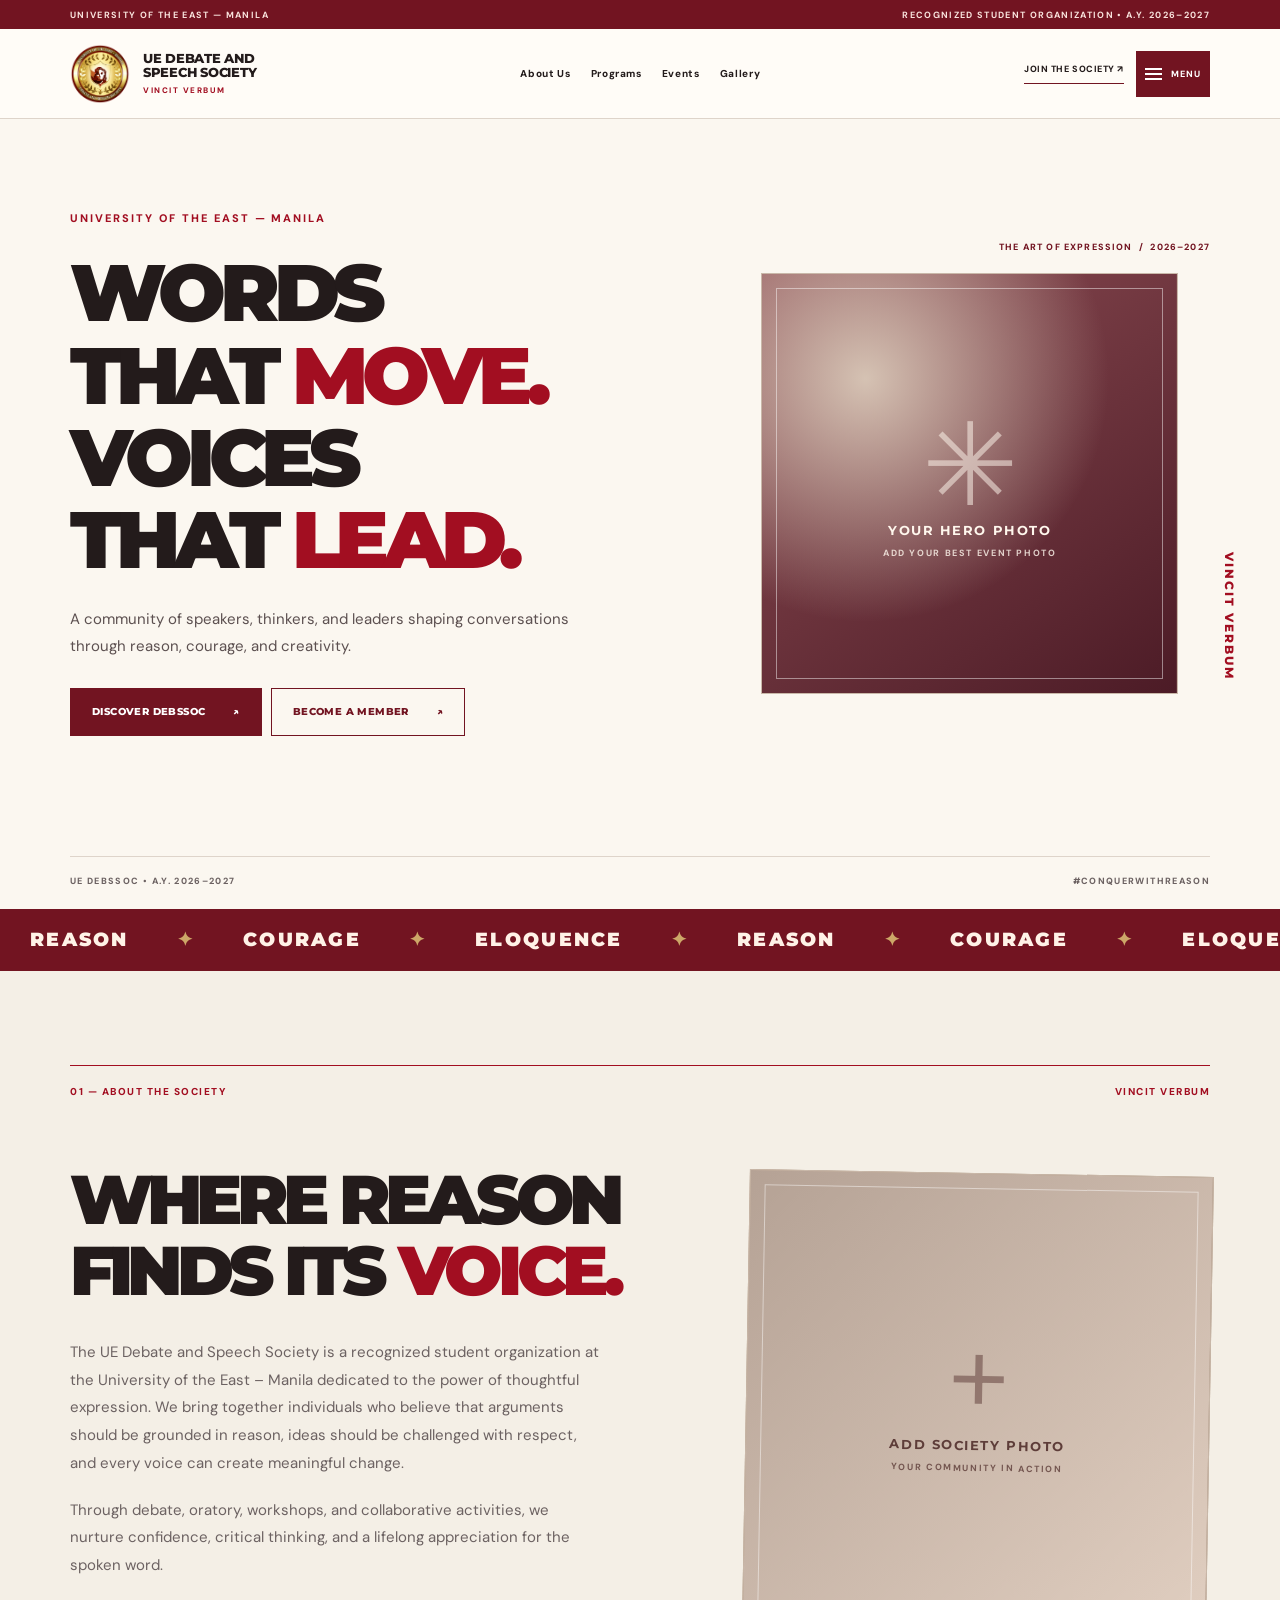
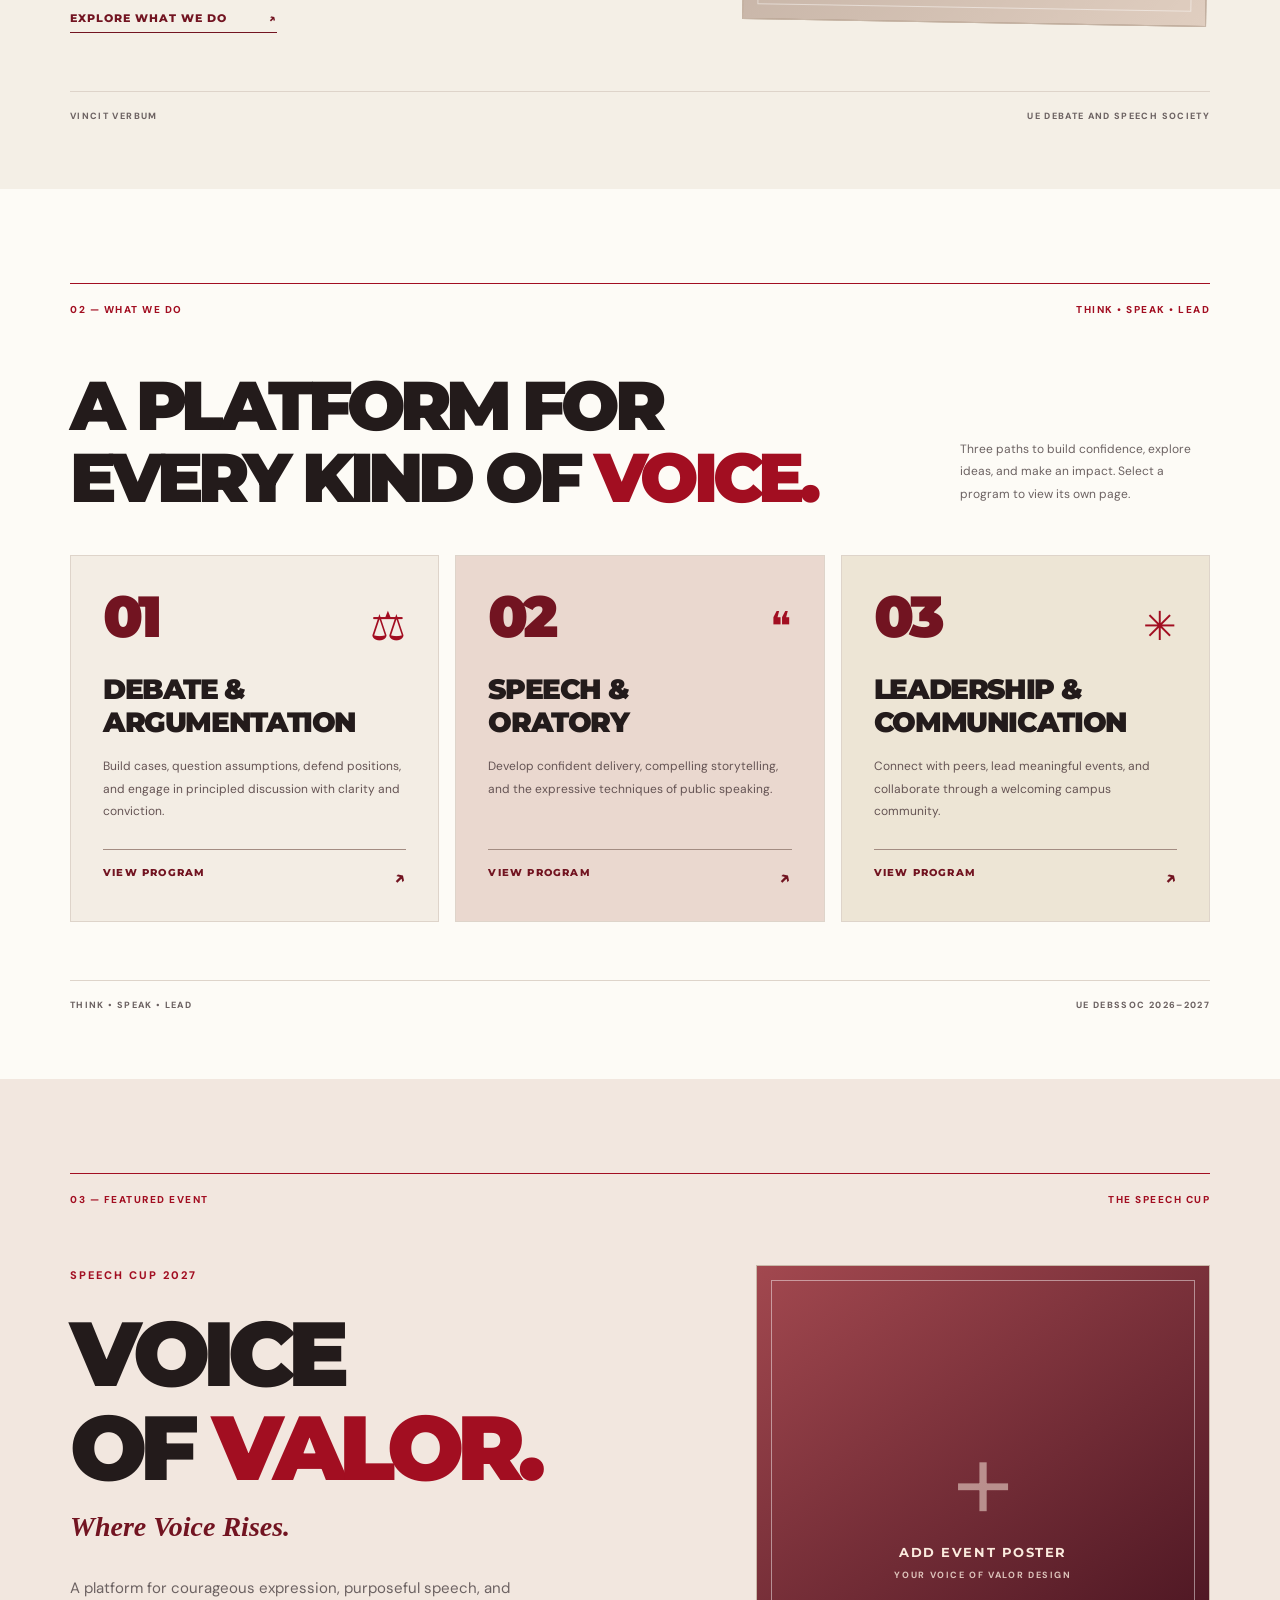
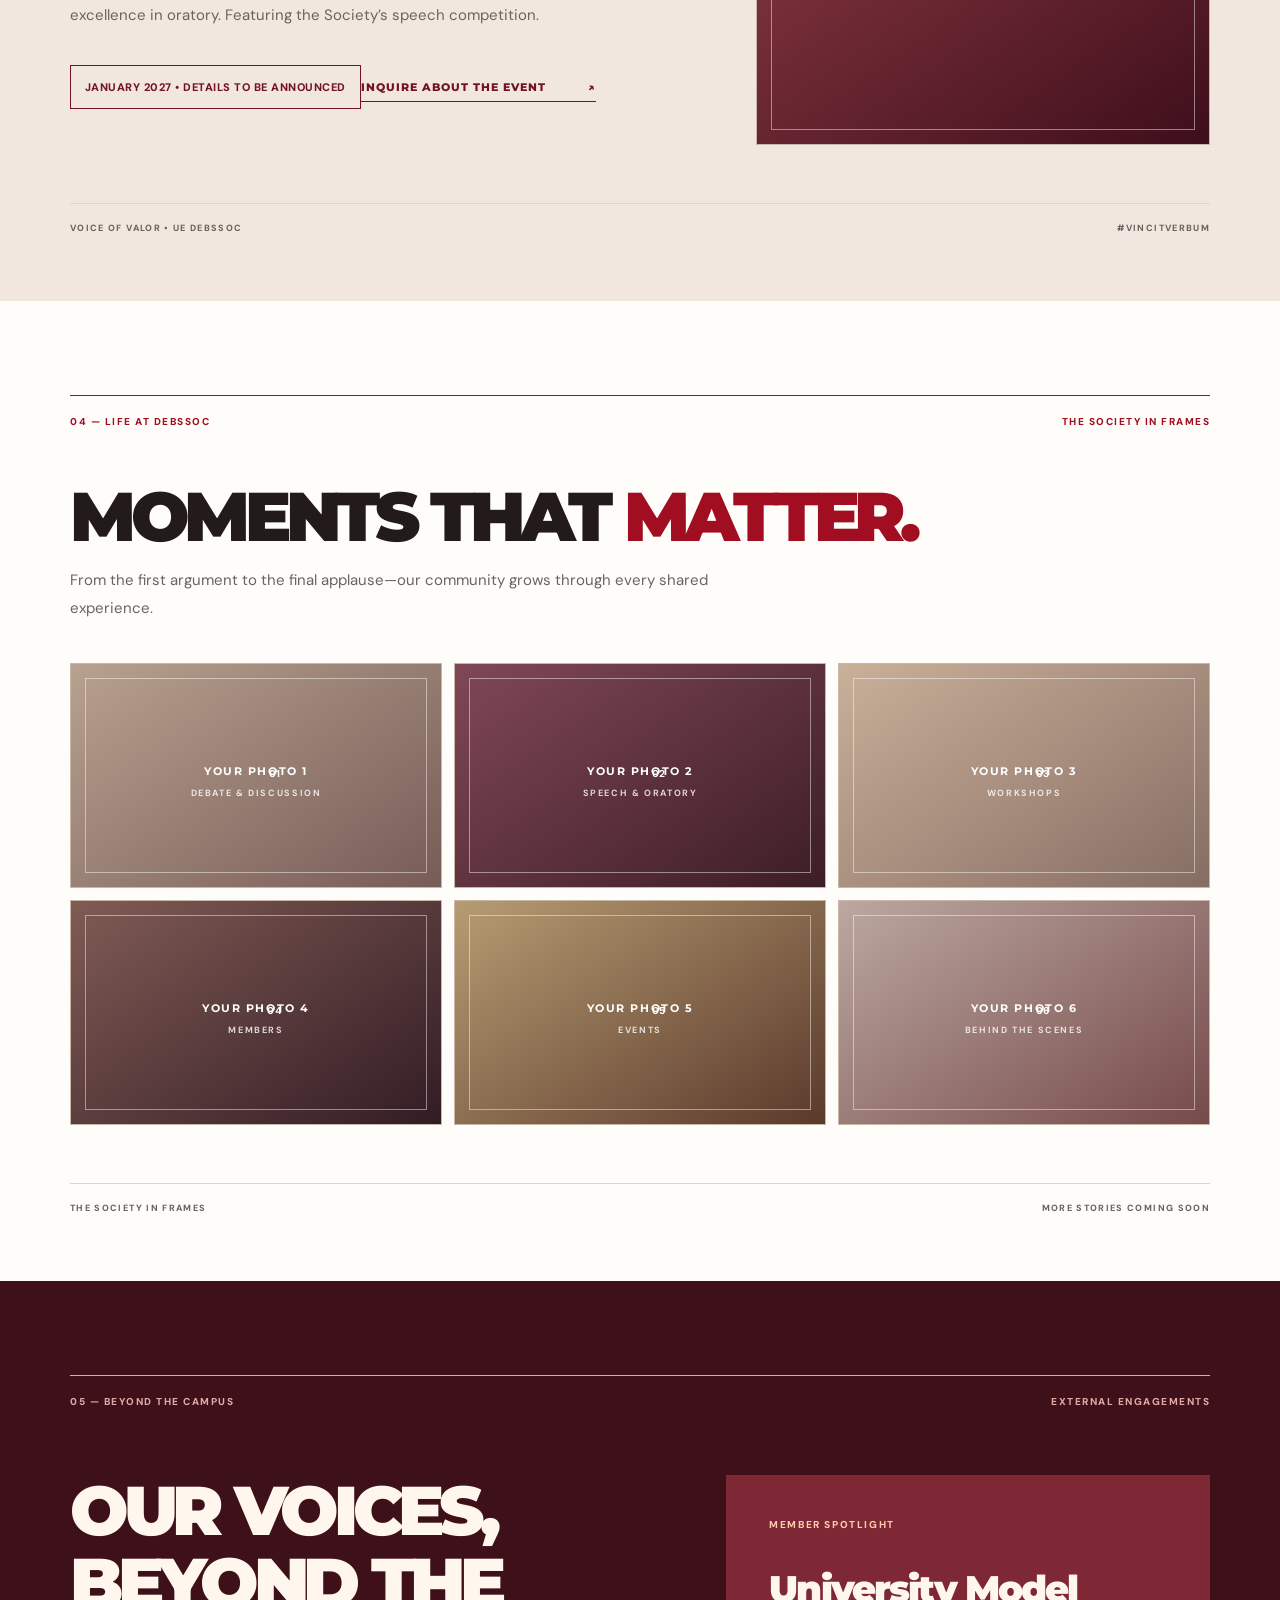
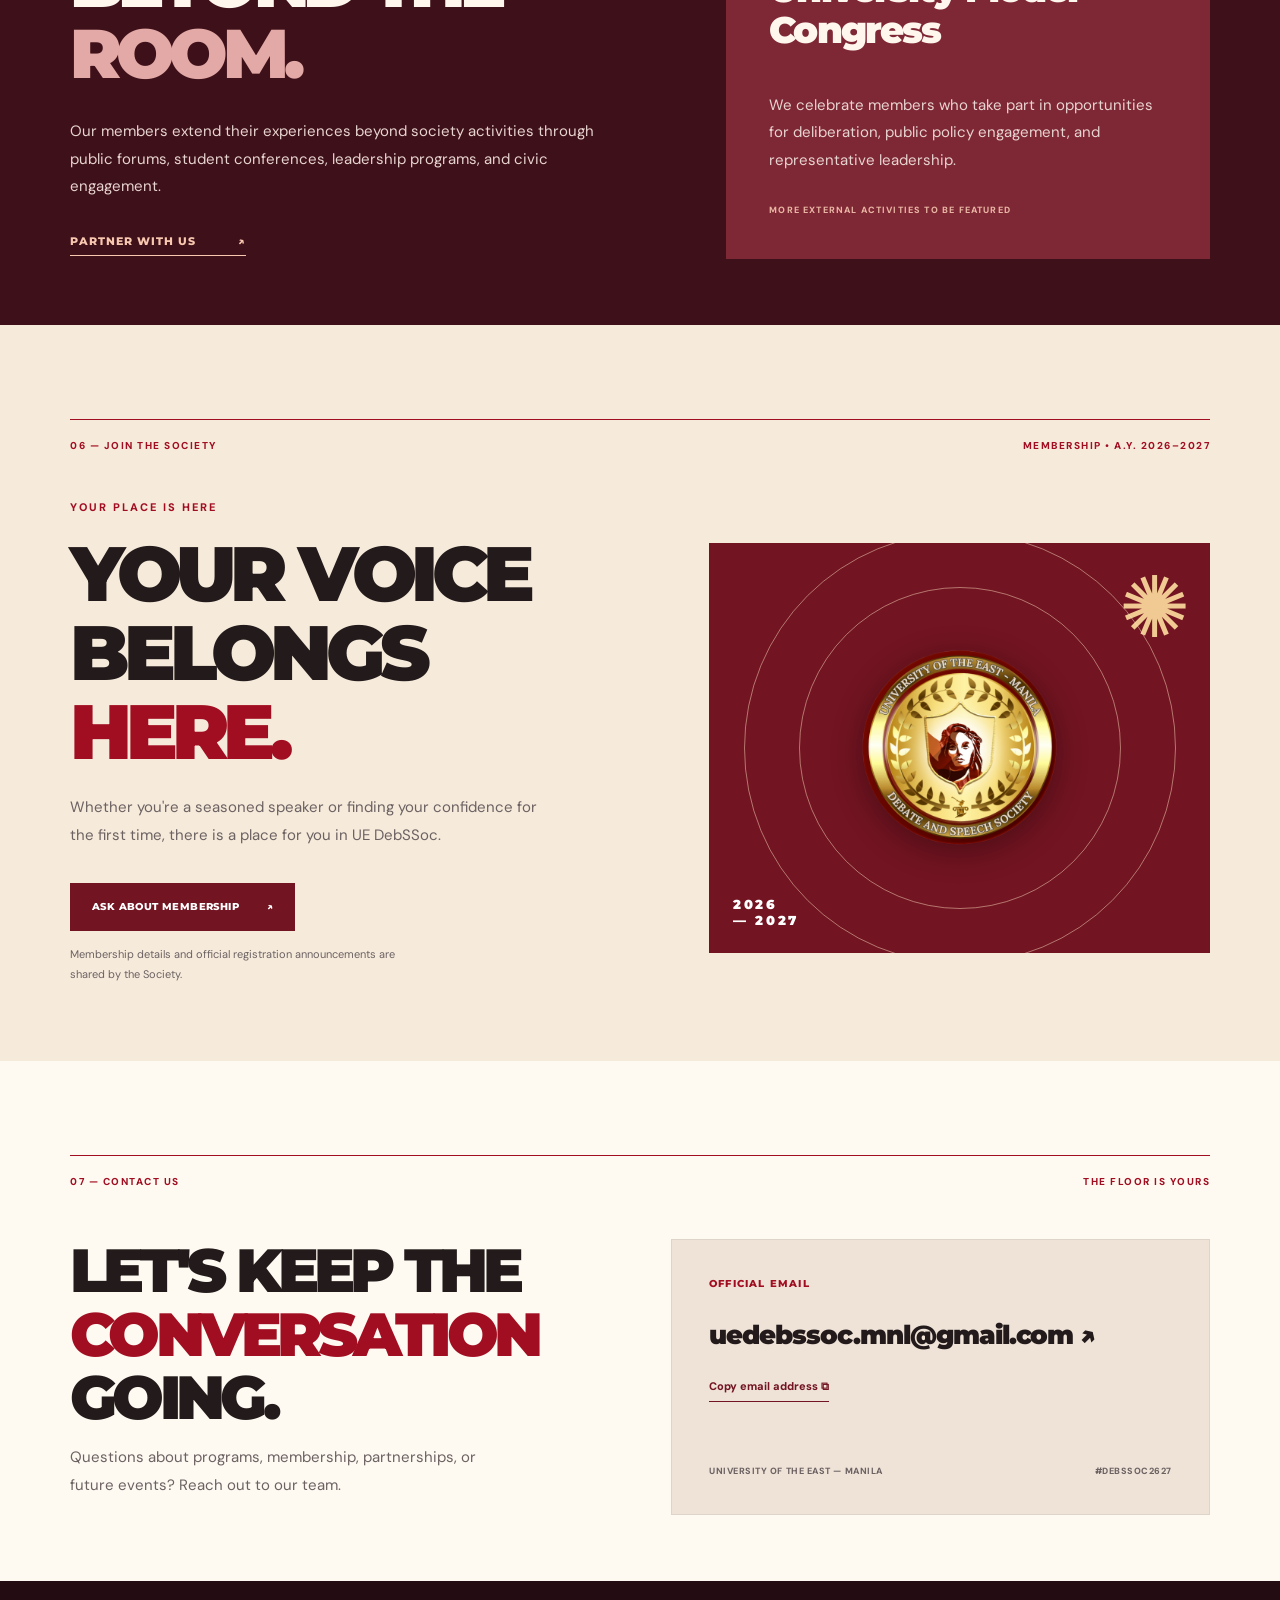
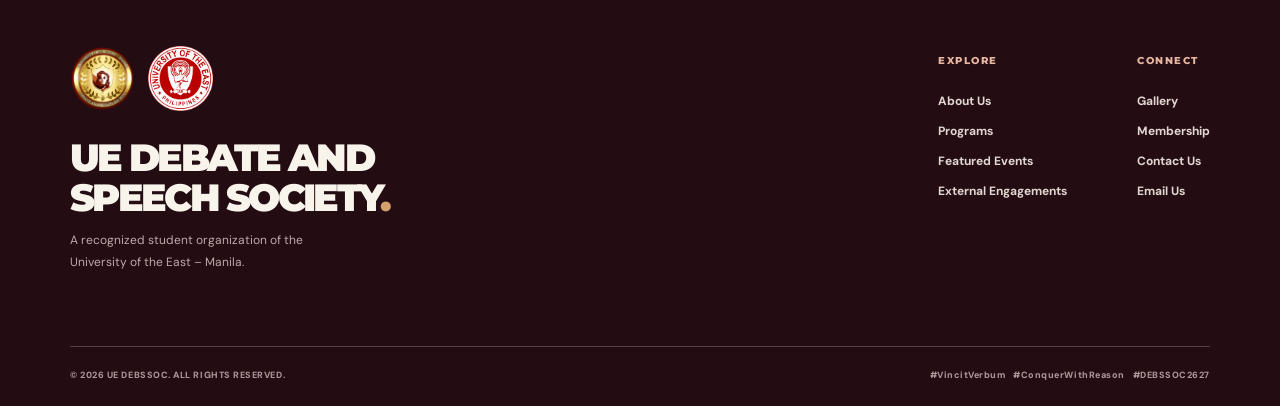
==== commit 14b21774: "Add files via upload" ====
--- a/index.html
+++ b/index.html
@@ -1,6 +1,6 @@
 <!doctype html>
 <html lang="en"><head><meta charset="utf-8"><meta name="viewport" content="width=device-width,initial-scale=1"><meta name="theme-color" content="#6f101d"><meta name="description" content="UE Debate and Speech Society — a recognized student organization at the University of the East Manila. Explore our programs, events, and membership."><title>Home | UE Debate and Speech Society</title><link rel="preconnect" href="https://fonts.googleapis.com"><link rel="preconnect" href="https://fonts.gstatic.com" crossorigin><link href="https://fonts.googleapis.com/css2?family=DM+Sans:wght@400;500;600;700;800&family=Montserrat:wght@400;500;600;700;800;900&display=swap" rel="stylesheet"><link rel="stylesheet" href="styles.css"><script src="script.js" defer></script></head>
-<body><a class="skip" href="#main">Skip to content</a><div class="utility"><div class="container utility-inner"><span>UNIVERSITY OF THE EAST — MANILA</span><span>RECOGNIZED STUDENT ORGANIZATION • A.Y. 2026–2027</span></div></div>
+<body><div id="scroll-progress" class="scroll-progress" aria-hidden="true"></div><a class="skip" href="#main">Skip to content</a><div class="utility"><div class="container utility-inner"><span>UNIVERSITY OF THE EAST — MANILA</span><span>RECOGNIZED STUDENT ORGANIZATION • A.Y. 2026–2027</span></div></div>
 <header class="header"><div class="container header-inner"><a class="identity" href="index.html#home" aria-label="UE Debate and Speech Society home"><img src="images/debssoc-logo.png" alt="DebSSoc seal" width="58" height="58"><span>UE DEBATE AND<br>SPEECH SOCIETY<small>VINCIT VERBUM</small></span></a>
 <nav class="nav-desktop" aria-label="Primary navigation"><a href="index.html#about">About Us</a>
 <a href="index.html#programs">Programs</a>
@@ -15,7 +15,7 @@
 <a href="index.html#membership" class="drawer-link" ><span>07</span>Membership<span aria-hidden="true">↗</span></a>
 <a href="index.html#contact" class="drawer-link" ><span>08</span>Contact Us<span aria-hidden="true">↗</span></a><div class="drawer-bottom">REASON • COURAGE • ELOQUENCE<br><a href="mailto:uedebssoc.mnl@gmail.com">uedebssoc.mnl@gmail.com ↗</a></div></nav>
 <main id="main">
-<section class="hero" id="home"><div class="container hero-wrap"><div class="hero-left"><div class="section-kicker">UNIVERSITY OF THE EAST — MANILA</div><h1>WORDS<br>THAT <span>MOVE.</span><br>VOICES<br>THAT <span>LEAD.</span></h1><p class="lead">A community of speakers, thinkers, and leaders shaping conversations through reason, courage, and creativity.</p><div class="action-row"><a class="button primary" href="#about">DISCOVER DEBSSOC <span aria-hidden="true">↗</span></a><a class="button outline" href="#membership">BECOME A MEMBER <span aria-hidden="true">↗</span></a></div></div><div class="hero-right"><div class="hero-side-label">THE ART OF EXPRESSION&nbsp; / &nbsp;2026–2027</div><div class="photo-frame photo-hero" data-photo="hero-photo.jpg"><div class="placeholder-glyph">✳</div><div class="placeholder-text"><strong>YOUR HERO PHOTO</strong><small>ADD YOUR BEST EVENT PHOTO</small></div></div><div class="hero-vertical">VINCIT VERBUM</div></div></div><div class="container section-meta"><span>UE DEBSSOC • A.Y. 2026–2027</span><span>#CONQUERWITHREASON</span></div></section>
+<section class="hero" id="home"><div class="container hero-wrap"><div class="hero-left"><div class="section-kicker">UNIVERSITY OF THE EAST — MANILA</div><h1 class="animated-headline"><span class="intro-line">WORDS</span><span class="intro-line">THAT <span>MOVE.</span></span><span class="intro-line">VOICES</span><span class="intro-line">THAT <span>LEAD.</span></span></h1><p class="lead">A community of speakers, thinkers, and leaders shaping conversations through reason, courage, and creativity.</p><div class="action-row"><a class="button primary" href="#about">DISCOVER DEBSSOC <span aria-hidden="true">↗</span></a><a class="button outline" href="#membership">BECOME A MEMBER <span aria-hidden="true">↗</span></a></div></div><div class="hero-right"><div class="hero-side-label">THE ART OF EXPRESSION&nbsp; / &nbsp;2026–2027</div><div class="photo-frame photo-hero" data-photo="hero-photo.jpg"><div class="placeholder-glyph">✳</div><div class="placeholder-text"><strong>YOUR HERO PHOTO</strong><small>ADD YOUR BEST EVENT PHOTO</small></div></div><div class="hero-vertical">VINCIT VERBUM</div></div></div><div class="container section-meta"><span>UE DEBSSOC • A.Y. 2026–2027</span><span>#CONQUERWITHREASON</span></div></section>
 <div class="marquee" aria-label="Society motto"><div class="marquee-line">REASON <span>✦</span> COURAGE <span>✦</span> ELOQUENCE <span>✦</span> REASON <span>✦</span> COURAGE <span>✦</span> ELOQUENCE <span>✦</span></div></div>
 <section class="section about" id="about"><div class="container"><div class="section-caption"><span>01 — ABOUT THE SOCIETY</span><span>VINCIT VERBUM</span></div><div class="about-layout"><div class="about-copy"><h2>WHERE REASON<br>FINDS ITS <span>VOICE.</span></h2><p>The UE Debate and Speech Society is a recognized student organization at the University of the East – Manila dedicated to the power of thoughtful expression. We bring together individuals who believe that arguments should be grounded in reason, ideas should be challenged with respect, and every voice can create meaningful change.</p><p>Through debate, oratory, workshops, and collaborative activities, we nurture confidence, critical thinking, and a lifelong appreciation for the spoken word.</p><a href="#programs" class="plain-link">EXPLORE WHAT WE DO <span aria-hidden="true">↗</span></a></div><div class="photo-frame photo-about" data-photo="society-photo.jpg"><div class="placeholder-glyph">+</div><div class="placeholder-text"><strong>ADD SOCIETY PHOTO</strong><small>YOUR COMMUNITY IN ACTION</small></div></div></div><div class="section-meta"><span>VINCIT VERBUM</span><span>UE DEBATE AND SPEECH SOCIETY</span></div></div></section>
 <section class="section programs" id="programs"><div class="container"><div class="section-caption"><span>02 — WHAT WE DO</span><span>THINK • SPEAK • LEAD</span></div><div class="section-head-row"><h2>A PLATFORM FOR<br>EVERY KIND OF <span>VOICE.</span></h2><p>Three paths to build confidence, explore ideas, and make an impact. Select a program to view its own page.</p></div><div class="program-cards"><a class="program-item" href="debate.html"><div class="program-n">01</div><div class="program-symbol" aria-hidden="true">⚖</div><h3>DEBATE &amp;<br>ARGUMENTATION</h3><p>Build cases, question assumptions, defend positions, and engage in principled discussion with clarity and conviction.</p><span class="program-link">VIEW PROGRAM <b aria-hidden="true">↗</b></span></a><a class="program-item" href="speech.html"><div class="program-n">02</div><div class="program-symbol" aria-hidden="true">❝</div><h3>SPEECH &amp;<br>ORATORY</h3><p>Develop confident delivery, compelling storytelling, and the expressive techniques of public speaking.</p><span class="program-link">VIEW PROGRAM <b aria-hidden="true">↗</b></span></a><a class="program-item" href="leadership.html"><div class="program-n">03</div><div class="program-symbol" aria-hidden="true">✳</div><h3>LEADERSHIP &amp;<br>COMMUNICATION</h3><p>Connect with peers, lead meaningful events, and collaborate through a welcoming campus community.</p><span class="program-link">VIEW PROGRAM <b aria-hidden="true">↗</b></span></a></div><div class="section-meta"><span>THINK • SPEAK • LEAD</span><span>UE DEBSSOC 2026–2027</span></div></div></section>
--- a/styles.css
+++ b/styles.css
@@ -26,3 +26,170 @@
 @media(max-width:600px){.container{width:calc(100% - 34px)}.utility-inner span:last-child{display:none}.header-inner{min-height:74px}.identity img{width:46px;height:46px}.identity span{font-size:11px}.identity small{font-size:7px}.nav-join{display:none}.menu-toggle{width:74px}.section{padding:67px 0 45px}.section-caption,.section-meta{font-size:8px;letter-spacing:.1em}.section h2{font-size:clamp(39px,10vw,56px)}.hero h1{font-size:clamp(48px,11.8vw,72px);margin:19px 0}.hero .lead{font-size:14px}.action-row .button{width:100%}.hero-right{height:350px;padding:25px 18px 30px 0}.hero-vertical{font-size:9px;right:-3px}.marquee-line{height:48px;font-size:13px;gap:22px}.photo-about{height:290px}.about-layout{gap:24px}.about-copy p{font-size:14px}.program-cards{grid-template-columns:1fr}.program-item{min-height:330px}.program-symbol{margin:-35px 0 20px}.section-head-row{margin:38px 0 26px}.event-copy h2{font-size:clamp(55px,14vw,77px)}.event-copy h3{font-size:24px}.event-photo{height:350px}.gallery-grid{grid-template-columns:repeat(2,1fr);grid-auto-rows:150px;gap:8px}.gallery-photo .placeholder-text strong{font-size:9px}.gallery-photo .placeholder-text small{font-size:7px}.gallery-photo::after{inset:6px}.gallery-photo>span{top:10px;left:10px}.engagement-layout{margin-top:45px}.engagement-panel{padding:26px}.engagement-panel h3{font-size:29px}.membership h2{font-size:clamp(45px,12.5vw,65px)}.membership-art{height:300px}.membership-art img{width:175px}.contact-layout{margin-top:35px}.contact-panel{padding:24px;min-height:240px}.social-line{flex-direction:column}.footer{padding-top:48px}.footer-logos img{width:56px;height:56px}.footer-nav{gap:40px}.footer-end{flex-direction:column}.subhero{padding-bottom:60px}.back{margin-bottom:50px}.subhero h1{font-size:clamp(42px,11vw,60px)}.subhero-art{height:260px}.subhero-art img{width:155px}.related-cta{align-items:flex-start;flex-direction:column}}
 @media(max-width:365px){.identity img{width:38px;height:38px}.identity span{font-size:9px}.menu-toggle{width:62px}.hero h1{font-size:44px}.drawer-link{font-size:21px}}
 @media(prefers-reduced-motion:reduce){html{scroll-behavior:auto}*,*::before,*::after{transition:none!important}}
+
+
+/* ==============================================================
+   UE DEBSSOC — SIX SUBTLE, ACCESSIBLE ANIMATION ENHANCEMENTS
+   Motion is progressive: all text is visible without JavaScript.
+   =============================================================== */
+
+/* 01 — Scroll progress indicator (decorative, not a loading bar) */
+.scroll-progress {
+  position:fixed; top:0; left:0; width:100%; height:4px;
+  z-index:130; pointer-events:none;
+  background:linear-gradient(90deg, #f1c67e 0%, #b0142b 48%, #721421 100%);
+  transform:scaleX(0); transform-origin:left center;
+}
+
+/* 02 — Keep anchored sections clear of the sticky navbar.
+   This also works from subpages and the mobile drawer. */
+html { scroll-behavior:smooth; scroll-padding-top:0; }
+section[id], main[id] { scroll-margin-top:110px; }
+@media(max-width:850px) {
+  html { scroll-padding-top:0; }
+  section[id], main[id] { scroll-margin-top:88px; }
+}
+
+/* 03 — Scroll reveal: attached only when IntersectionObserver is ready. */
+.motion-ready [data-reveal] {
+  opacity:0;
+  transform:translate3d(0, 30px, 0);
+  transition:opacity .75s cubic-bezier(.2,.7,.2,1),
+             transform .75s cubic-bezier(.16,1,.3,1);
+  transition-delay:var(--reveal-delay, 0ms);
+}
+.motion-ready [data-reveal].is-visible {
+  opacity:1;
+  transform:translate3d(0,0,0);
+}
+
+/* 04 — Animated headline opening, each line in sequence. */
+.animated-headline .intro-line { display:block; width:fit-content; max-width:100%; }
+.hero h1 .intro-line, .subhero h1 .intro-line {color:inherit;}
+.hero h1 .intro-line > span { color:var(--red); }
+.subhero h1 .intro-line > span { color:#f2c7ae; }
+@keyframes headline-in {
+  from {opacity:0; transform:translate3d(0, 29px, 0); filter:blur(3px);}
+  to {opacity:1; transform:translate3d(0, 0, 0); filter:blur(0);}
+}
+@keyframes hero-entrance {
+  from {opacity:0; transform:translate3d(0, 18px, 0);}
+  to {opacity:1; transform:translate3d(0, 0, 0);}
+}
+.motion-ready .animated-headline .intro-line {
+  opacity:0;
+  animation:headline-in .82s cubic-bezier(.22,1,.36,1) both;
+}
+.motion-ready .animated-headline .intro-line:nth-child(1){animation-delay:.1s;}
+.motion-ready .animated-headline .intro-line:nth-child(2){animation-delay:.22s;}
+.motion-ready .animated-headline .intro-line:nth-child(3){animation-delay:.34s;}
+.motion-ready .animated-headline .intro-line:nth-child(4){animation-delay:.46s;}
+.motion-ready .hero-left > .section-kicker,
+.motion-ready .hero-left > .lead,
+.motion-ready .hero-left > .action-row,
+.motion-ready .hero-right,
+.motion-ready .subhero-content > div:first-child > .section-kicker,
+.motion-ready .subhero-content > div:first-child > p,
+.motion-ready .subhero-content > div:first-child > .button,
+.motion-ready .subhero-art {
+  animation:hero-entrance .8s cubic-bezier(.22,1,.36,1) both;
+}
+.motion-ready .hero-left > .section-kicker {animation-delay:.05s;}
+.motion-ready .hero-left > .lead {animation-delay:.57s;}
+.motion-ready .hero-left > .action-row {animation-delay:.7s;}
+.motion-ready .hero-right {animation-delay:.34s;}
+.motion-ready .subhero-content > div:first-child > .section-kicker {animation-delay:.1s;}
+.motion-ready .subhero-content > div:first-child > p {animation-delay:.36s;}
+.motion-ready .subhero-content > div:first-child > .button {animation-delay:.45s;}
+.motion-ready .subhero-art {animation-delay:.22s;}
+
+/* 05 — Responsive interactive cards, keyboard focus included. */
+.program-item, .learn-cards article, .related-links a, .engagement-panel,
+.gallery-photo, .button, .nav-join, .plain-link {
+  -webkit-tap-highlight-color:transparent;
+}
+.program-item {
+  box-shadow:0 10px 24px rgba(65,16,25,0);
+  transition:background .32s ease, box-shadow .32s ease, border-color .32s ease,
+             opacity .75s ease, transform .75s cubic-bezier(.16,1,.3,1);
+}
+.program-item:hover, .program-item:focus-visible,
+.motion-ready .program-item[data-reveal].is-visible:hover,
+.motion-ready .program-item[data-reveal].is-visible:focus-visible {
+  transform:translate3d(0,-8px,0);
+  border-color:#b98678;
+  box-shadow:0 18px 35px rgba(82,28,31,.13);
+}
+.program-item .program-link b, .related-links a span {
+  display:inline-block; transition:transform .25s ease;
+}
+.program-item:hover .program-link b,
+.program-item:focus-visible .program-link b,
+.related-links a:hover span,
+.related-links a:focus-visible span {transform:translate(3px,-3px);}
+.learn-cards article {
+  transition:background .25s ease, box-shadow .25s ease, opacity .75s ease,
+             transform .75s cubic-bezier(.16,1,.3,1);
+}
+.learn-cards article:hover,
+.motion-ready .learn-cards article[data-reveal].is-visible:hover {
+  background:#f7e9dc; transform:translate3d(0,-5px,0);
+  box-shadow:0 14px 32px rgba(80,20,32,.09);
+}
+.gallery-photo {
+  transition:box-shadow .3s ease, border-color .3s ease,
+             opacity .75s ease, transform .75s cubic-bezier(.16,1,.3,1);
+}
+.gallery-photo:hover,
+.motion-ready .gallery-photo[data-reveal].is-visible:hover {
+  transform:translate3d(0,-4px,0);
+  box-shadow:0 12px 22px rgba(35,15,20,.15);
+}
+.related-links a:focus-visible,.program-item:focus-visible,.menu-toggle:focus-visible,
+.drawer-link:focus-visible,.button:focus-visible,.plain-link:focus-visible,
+.copy-email:focus-visible {outline:3px solid #b0142b; outline-offset:4px;}
+
+/* 06 — Parallax on uploaded photos only; placeholders stay unchanged.
+   Event poster intentionally shows fully without parallax/cropping. */
+.photo-frame.has-photo {background-image:none !important;}
+.photo-frame > .site-photo {
+  position:absolute; inset:-24px 0;
+  height:calc(100% + 48px); width:100%; max-width:none;
+  object-fit:cover; object-position:center;
+  transform:translate3d(0,var(--photo-shift,0px),0) scale(1.025);
+  z-index:0; pointer-events:none;
+}
+.photo-frame.parallax-active > .site-photo {will-change:transform;}
+.event-photo > .site-photo {
+  inset:0; height:100%; object-fit:contain;
+  transform:none !important;
+  background:#3e0e1b;
+}
+.photo-frame::after {z-index:1;}
+.gallery-photo > span {position:relative;z-index:2;}
+
+/* Preserve legibility and battery life for visitors who reduce motion. */
+@media(prefers-reduced-motion:reduce) {
+  html{scroll-behavior:auto;}
+  .motion-ready [data-reveal],
+  .motion-ready [data-reveal].is-visible,
+  .motion-ready .animated-headline .intro-line,
+  .motion-ready .hero-left > .section-kicker,
+  .motion-ready .hero-left > .lead,
+  .motion-ready .hero-left > .action-row,
+  .motion-ready .hero-right,
+  .motion-ready .subhero-content > div:first-child > .section-kicker,
+  .motion-ready .subhero-content > div:first-child > p,
+  .motion-ready .subhero-content > div:first-child > .button,
+  .motion-ready .subhero-art {
+    opacity:1 !important; animation:none !important; filter:none !important;
+    transform:none !important; transition:none !important;
+  }
+  .program-item:hover, .learn-cards article:hover, .gallery-photo:hover,
+  .motion-ready .program-item[data-reveal].is-visible:hover,
+  .motion-ready .learn-cards article[data-reveal].is-visible:hover,
+  .motion-ready .gallery-photo[data-reveal].is-visible:hover {
+    transform:none !important;
+  }
+  .photo-frame > .site-photo {inset:0;height:100%;transform:none !important;}
+}
